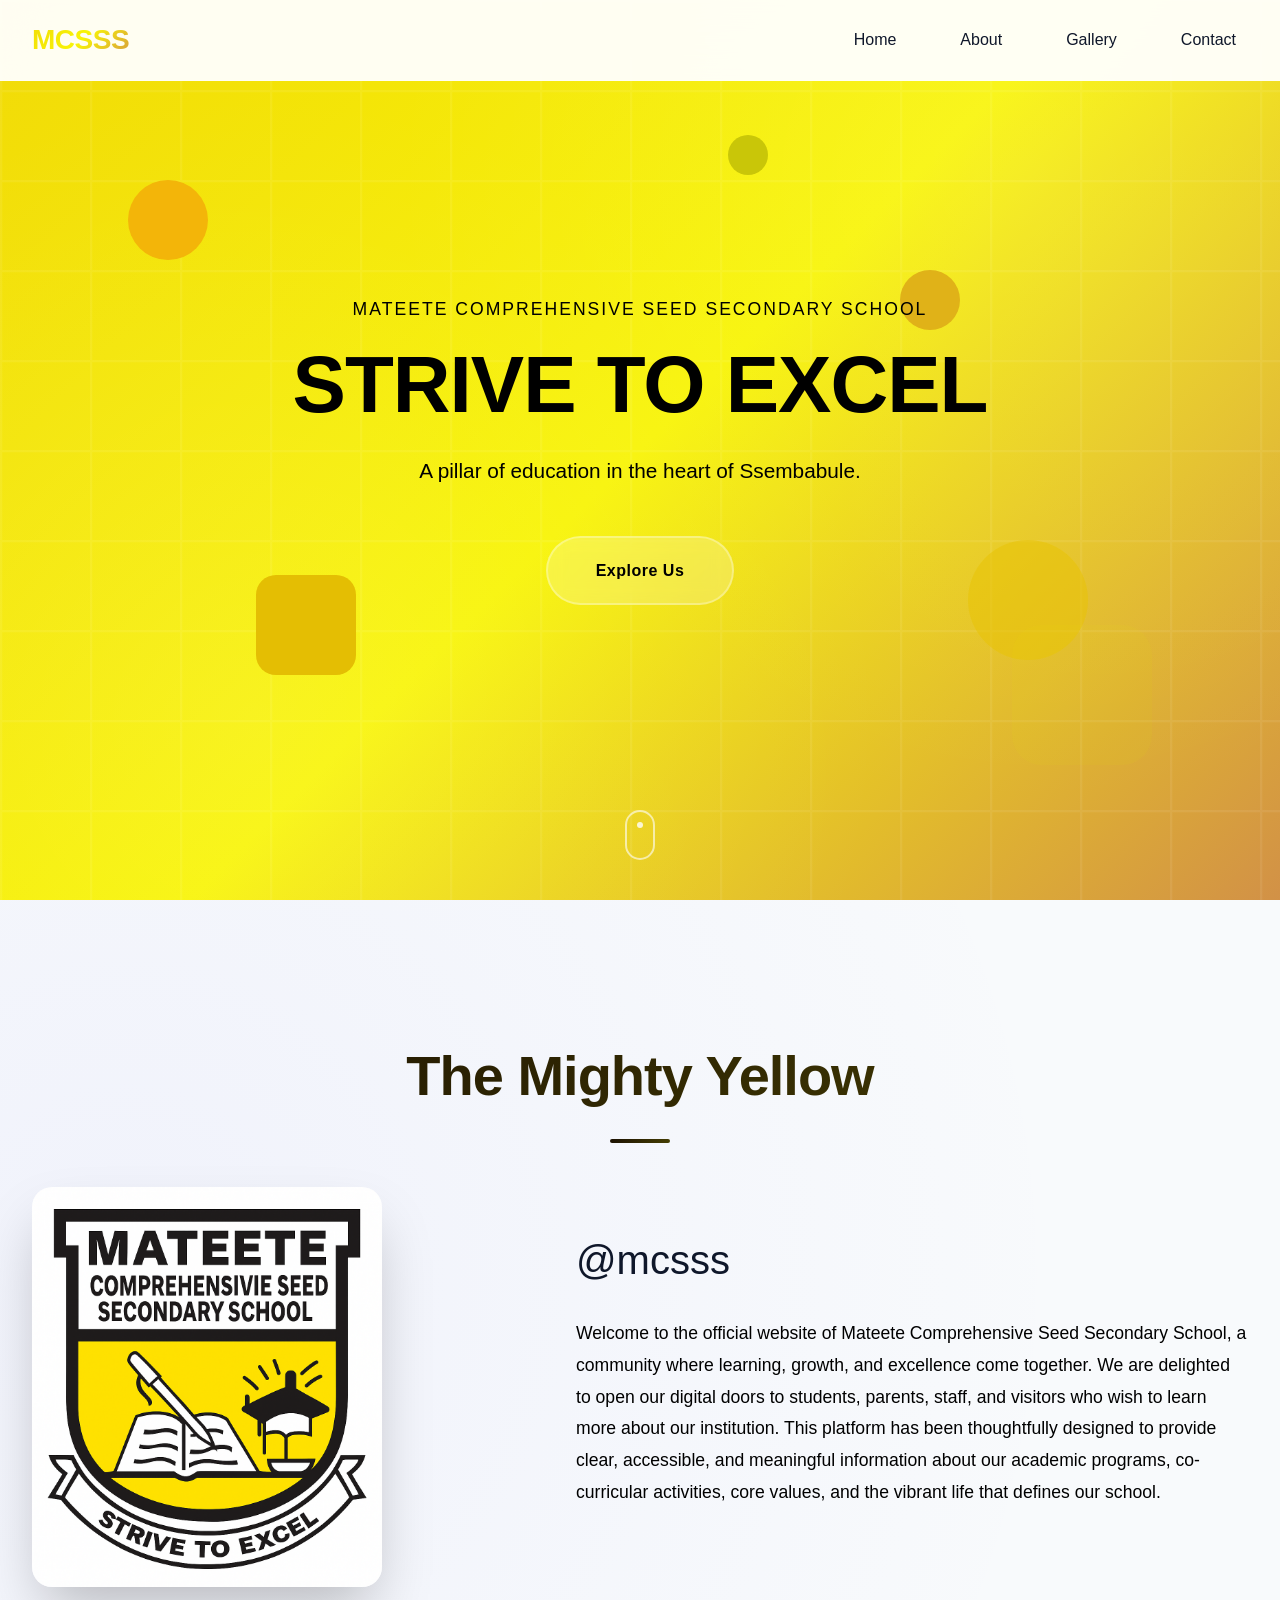
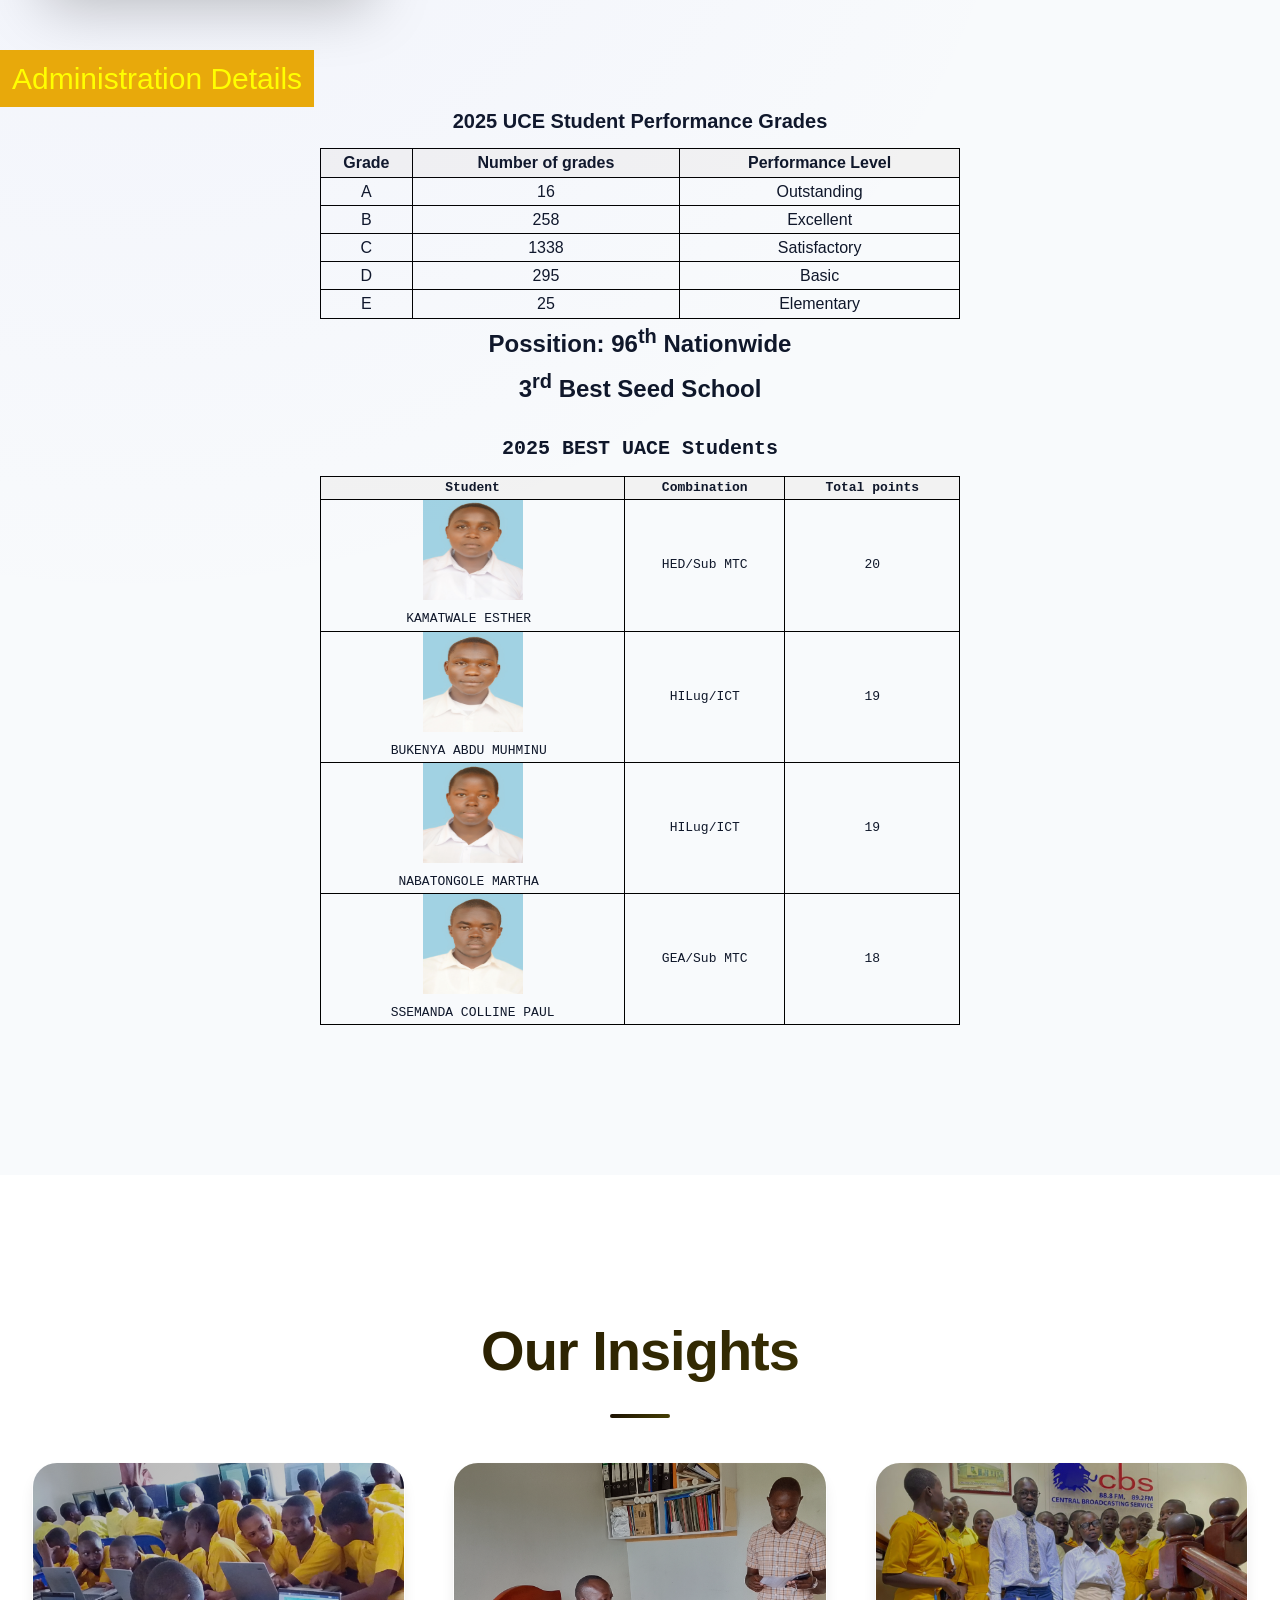
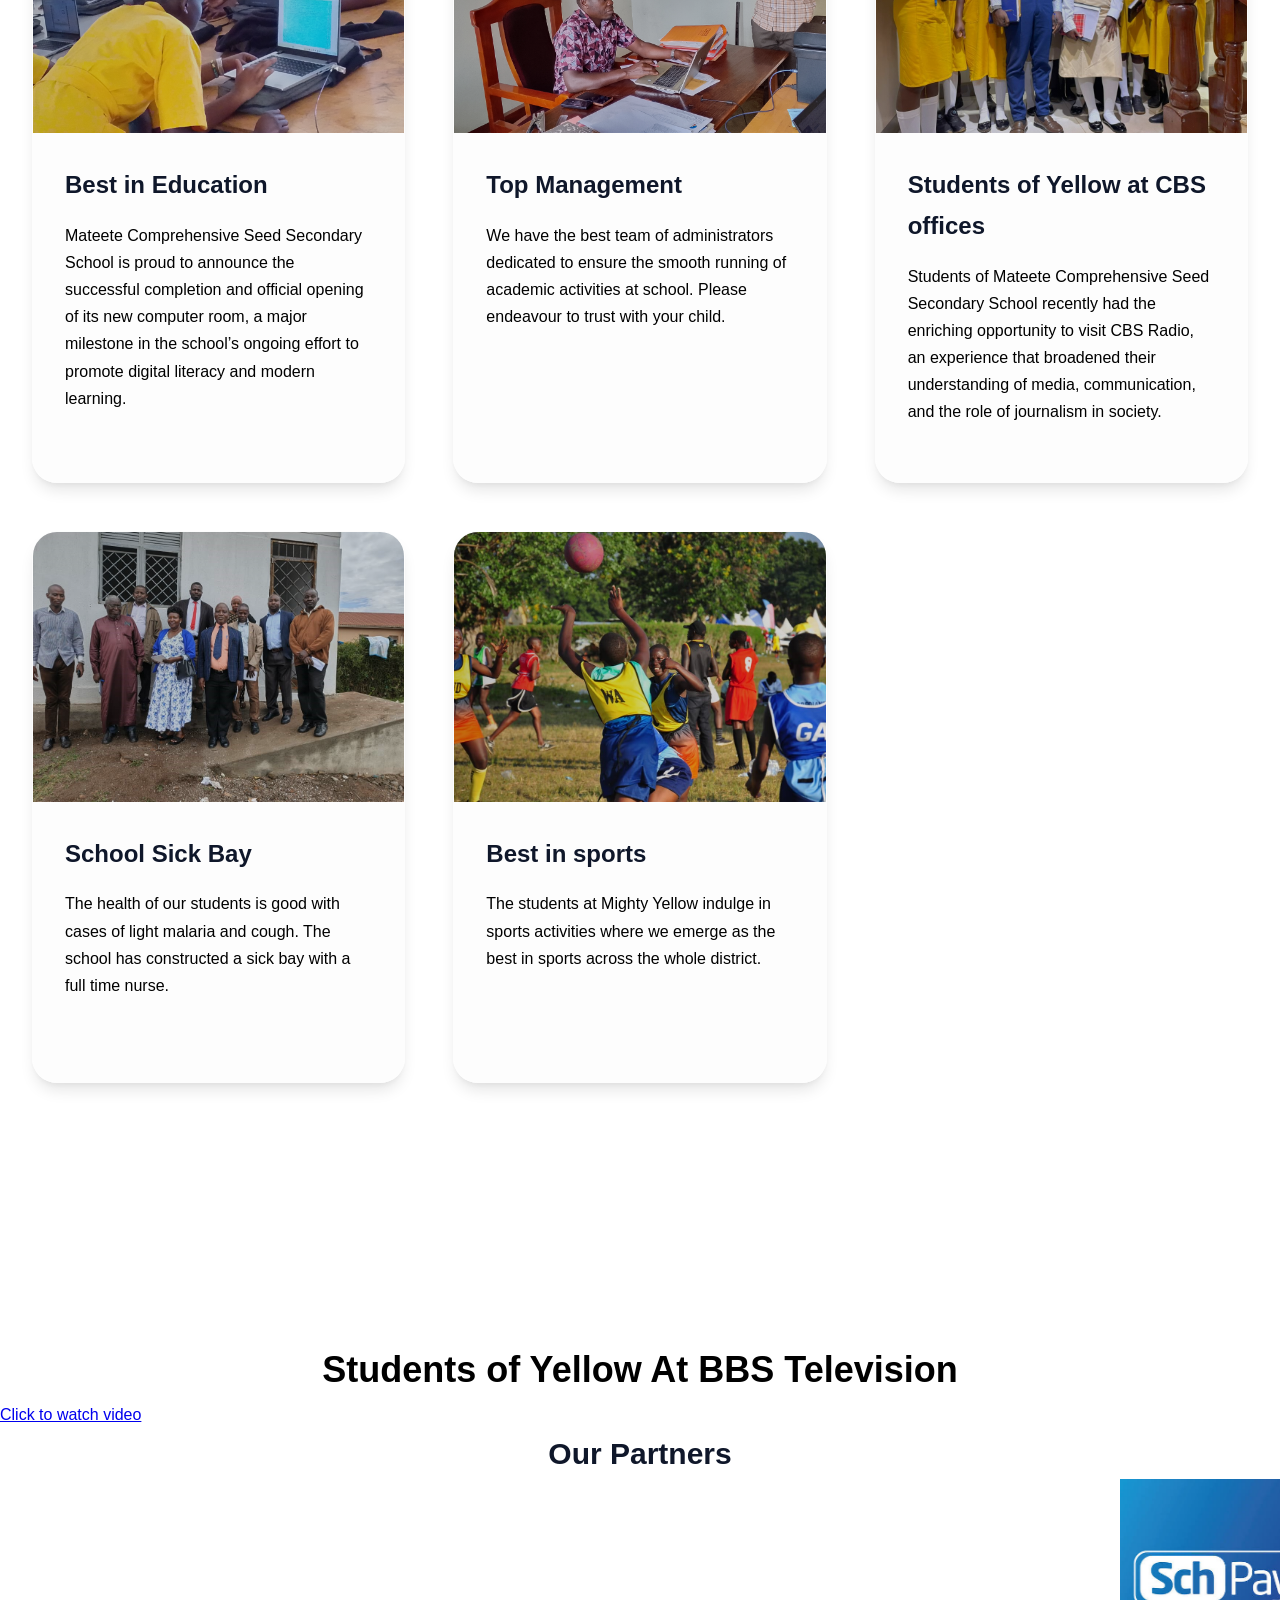
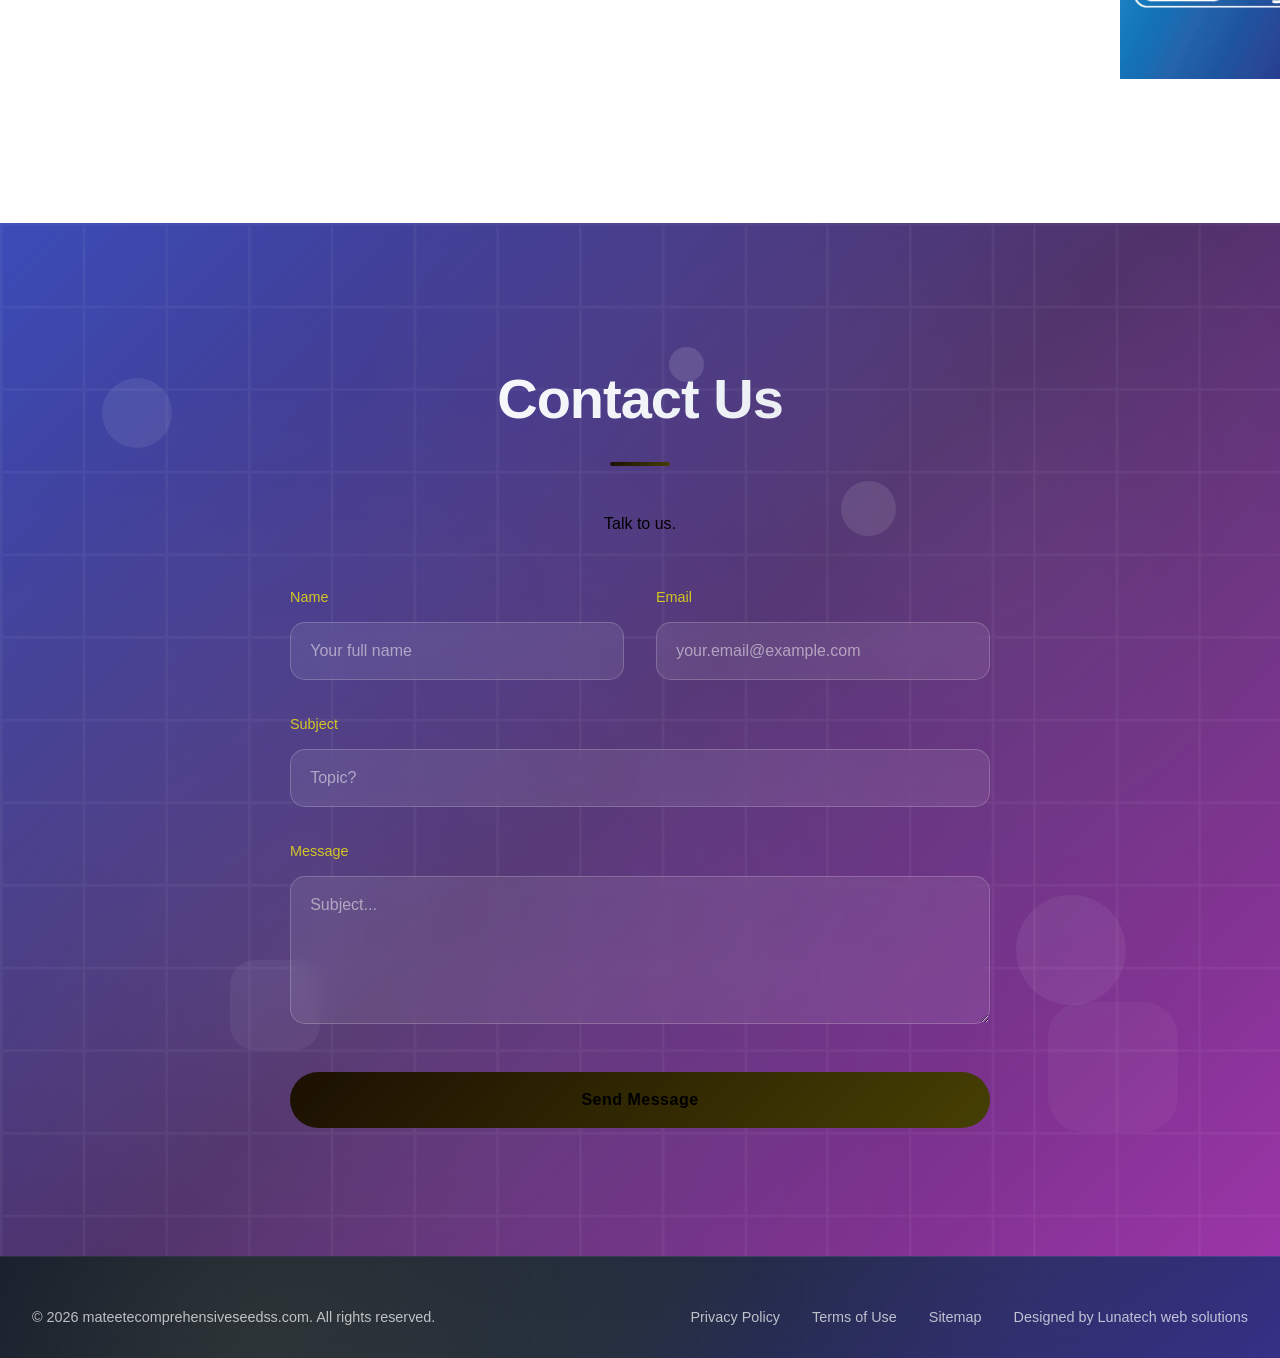
==== index.html @ 2636a30b "Update index.html" ====
<!DOCTYPE html>
<html lang="en">
<head>
    <meta charset="UTF-8">
    <meta name="viewport" content="width=device-width, initial-scale=1.0">
    <title>mateetecomprehensiveseedss.com</title>
    <link href="templatemo-personal-style.css" rel="stylesheet">

<!--

favicon
--><link rel="icon" type="image/x-icon" href="./image.png">
</head>
<style>
    topnav a{
    background-color: #f4f6f9;
    position: absolute;
}
.Admin a.active{
     text-decoration: none;
     background-color: rgb(232, 169, 11);
            color: yellow;
            font-weight: 500;
            font-size: 1rem;
            transition: all 0.3s cubic-bezier(0.4, 0, 0.2, 1);
            position: relative;
            padding: 12px;
}
.Admin a:hover{
    color: rgba(126, 120, 29, 0.573);
            transform: translateY(-4px);
            background-image:linear-gradient(to right, rgb(197, 174, 71), rgb(255, 136, 0));
            border-radius: 10px;
}
 table {
            border-collapse: collapse;
            width: 50%;
            margin: 0px auto;
        }
        th, td {
            border: 1px solid black;
            padding: 0px;
            text-align: center;
        }
        th {
            background-color: #f2f2f2;
        }
        caption {
            font-size: 20px;
            font-weight: bold;
            margin-bottom: 10px;
        }
</style>
<body>
    <!-- Navigation -->
    <nav id="navbar">
        <div class="nav-container">
            <div class="logo">MCSSS</div>
            <ul class="nav-links">
                <li><a class="active" href="index.html">Home</a></li>
                <li><a href="about.html">About</a></li>
                <li><a href="gallery.html">Gallery</a></li>
                <li><a href="contact.html">Contact</a></li>
            </ul>
            <div class="mobile-menu-toggle" id="mobileMenuToggle">
                <div class="hamburger"></div>
                <div class="hamburger"></div>
                <div class="hamburger"></div>
            </div>
        </div>
    </nav>

    <!-- Mobile Menu -->
    <div class="mobile-menu" id="mobileMenu">
        <ul class="mobile-nav-links">
            <li><a href="index.html">Home</a></li>
            <li><a href="about.html">About</a></li>
            <li><a href="gallery.html">Gallery</a></li>
            <li><a href="contact.html">Contact</a></li>
        </ul>
    </div>

    <!-- Hero Section -->
    <section id="home" class="hero">
        <div class="floating-shapes">
            <div class="shape shape-1"></div>
            <div class="shape shape-2"></div>
            <div class="shape shape-3"></div>
            <div class="shape shape-4"></div>
            <div class="shape shape-5"></div>
            <div class="shape shape-6"></div>
        </div>
        <div class="hero-content">
            <div class="hero-subtitle" style="color: black;">Mateete Comprehensive Seed Secondary School</div>
            <h1 style="color:black;">STRIVE TO EXCEL</h1>
            <p class="subtitle" style="color: black;">A pillar of education in the heart of Ssembabule.</p>
            <a href="#portfolio" class="cta-button">Explore Us</a>
        </div>
        <div class="scroll-indicator" onclick="document.getElementById('about').scrollIntoView()"></div>
    </section>

    <!-- About Section -->
    <section id="about" class="about">
        <div class="container">
            <h2 class="section-title fade-in">The Mighty Yellow</h2>
            <div class="about-content">
                <div class="about-image slide-in-left"></div>
                <div class="about-text slide-in-right">
                    <h3>@mcsss</h3>
                    <p style="color: black;">Welcome to the official website of Mateete Comprehensive Seed Secondary School, a community where learning, growth, and excellence come together. We are delighted to open our digital doors to students, parents, staff, and visitors who wish to learn more about our institution. This platform has been thoughtfully designed to provide clear, accessible, and meaningful information about our academic programs, co-curricular activities, core values, and the vibrant life that defines our school. </p>
                    
                </div>
            </div>
        </div>
        <pre>


        </pre>
        <div class="Admin">
            <a class="active" href="admin.html" style="font-size: 30px;">Administration Details</a>
        </div>
        <table>
    <caption>2025 UCE Student Performance Grades</caption>
    <tr>
        <th>Grade</th>
        <th>Number of grades</th>
        <th>Performance Level</th>
    </tr>
    <tr>
        <td>A</td>
        <td>16 </td>
        <td>Outstanding</td>
    </tr>
    <tr>
        <td>B</td>
        <td>258</td>
        <td>Excellent</td>
    </tr>
    <tr>
        <td>C</td>
        <td>1338</td>
        <td>Satisfactory</td>
    </tr>
    <tr>
        <td>D</td>
        <td>295</td>
        <td>Basic</td>
    </tr>
    <tr>
        <td>E</td>
        <td>25</td>
        <td>Elementary</td>
    </tr>
</table>
<h2 style="text-align: center;">Possition: 96<sup>th</sup> Nationwide</h2>
<h2 style="text-align: center;">3<sup>rd</sup> Best Seed School</h2>
<pre>
    <table><caption>2025 BEST UACE Students</caption>
    <tr>
        <th>Student</th>  
        <th>Combination</th>
        <th>Total points</th>
    </tr>
    <tr>
        <td><img src="./515 KAMATWALE ESTHER_033357.JPG" width="100px" height="100px"><br>KAMATWALE ESTHER </td>
        <td>HED/Sub MTC</td>
        <td>20</td>
    </tr>
    <tr>
        <td><img src="./521 BUKENYA ABDU MUHMINU_033553.JPG" width="100px" height="100px"><br>BUKENYA ABDU MUHMINU </td>
        <td>HILug/ICT</td>
        <td>19</td>
    </tr>
    <tr>
        <td><img src="./507 NABATONGOLE MARTHA_033837.JPG"width="100px" height="100px"><br>NABATONGOLE MARTHA </td>
        <td>HILug/ICT</td>
        <TD>19</TD>
    </tr>
    <tr>
        <td><img src="510 SSEMANDA COLLINE PAUL_033513.JPG" width="100px" height="100px"><br>SSEMANDA COLLINE PAUL</td>
        <td>GEA/Sub MTC</td>
        <TD>18</TD>
    </tr>
    <tr>
        
</table>
</pre>
    </section>

    <!-- Portfolio Section -->
    <section id="portfolio" class="portfolio">
        <div class="container">
            <h2 class="section-title fade-in">Our Insights</h2>
            <div class="portfolio-grid">
                <div class="portfolio-item">
                    <div class="portfolio-image"></div>
                    <div class="portfolio-content">
                        <h4>Best in Education</h4>
                        <p style="color: black;">Mateete Comprehensive Seed Secondary School is proud to announce the successful completion and official opening of its new computer room, a major milestone in the school’s ongoing effort to promote digital literacy and modern learning.</p>
                        
                    </div>
                </div>
                <div class="portfolio-item">
                    <div class="portfolio-image"></div>
                    <div class="portfolio-content">
                        <h4>Top Management</h4>
                        <p style="color: black;">We have the best team of administrators dedicated to ensure the smooth running of academic activities at school. Please endeavour to trust with your child.</p>
                        
                    </div>
                </div>
                <div class="portfolio-item">
                    <div class="portfolio-image"></div>
                    <div class="portfolio-content">
                        <h4>Students of Yellow at CBS offices</h4>
                        <p style="color: black;">Students of Mateete Comprehensive Seed Secondary School recently had the enriching opportunity to visit CBS Radio, an experience that broadened their understanding of media, communication, and the role of journalism in society.</p>
                        
                    </div>
                </div>
                <div class="portfolio-item">
                    <div class="portfolio-image"></div>
                    <div class="portfolio-content">
                        <h4>School Sick Bay</h4>
                        <p style="color: black;">The health of our students is good with cases of light malaria and cough. The school has constructed a sick bay with a full time nurse.</p>
                        
                    </div>
                </div>
                <div class="portfolio-item">
                    <div class="portfolio-image"></div>
                    <div class="portfolio-content">
                        <h4>Best in sports</h4>
                        <p style="color: black;">The students at Mighty Yellow indulge in sports activities where we emerge as the best in sports across the whole district.</p>
                        
                    </div>
                </div>
                <div class="portfolio-item">
                    <div class="portfolio-image"></div>
                    <div class="portfolio-content">
                        <h4>Standby Generator</h4>
                        <p style="color: black;">Reliable electricity is essential for the smooth running of academic and administrative activities at Mateete Comprehensive Seed Secondary School.
                        The school bought a standby generator.
                        </p>
                        
                    </div>
                </div>
            </div>
        </div>
    </section>
    <section class="partners">
        <h4 style="font-size: 36px; color: black; text-align: center;">Students of Yellow At BBS Television</h4>
        <div class="vid">
            <a href="https://youtu.be/zh6hWuOsxa4" target="_blank">Click to watch video</a>
        </div>
         
        <h4></h4>
      <div class="part1">
        <h4 style="font-size: 30px; text-align: center;">Our Partners</h4>
        <marquee>
      <div class="part2"></div>
      <img src="./schpay (1).jpeg" width="200px" height="200px">
      <img src="./zeraki.png" width="200px" height="200px">
      <img src="./useeppart.jpeg" width="200px" height="200px">
      </marquee>
      </div>
    </section>


    <!-- Contact Section -->
    <section id="contact" class="contact">
        <div class="contact-floating-shapes">
            <div class="contact-shape contact-shape-1"></div>
            <div class="contact-shape contact-shape-2"></div>
            <div class="contact-shape contact-shape-3"></div>
            <div class="contact-shape contact-shape-4"></div>
            <div class="contact-shape contact-shape-5"></div>
            <div class="contact-shape contact-shape-6"></div>
        </div>
        <div class="container">
            <div class="contact-content">
                <h2 class="section-title fade-in">Contact Us</h2>
                <p class="fade-in">Talk to us. </p>
                <form class="contact-form fade-in">
                    <div class="form-row">
                        <div class="form-group">
                            <label for="name">Name</label>
                            <input type="text" id="name" name="name" placeholder="Your full name" required>
                        </div>
                        <div class="form-group">
                            <label for="email">Email</label>
                            <input type="email" id="email" name="email" placeholder="your.email@example.com" required>
                        </div>
                    </div>
                    <div class="form-group">
                        <label for="subject">Subject</label>
                        <input type="text" id="subject" name="subject" placeholder="Topic?" required>
                    </div>
                    <div class="form-group">
                        <label for="message">Message</label>
                        <textarea id="message" name="message" rows="6" placeholder="Subject..." required></textarea>
                    </div>
                    <button type="submit" class="submit-btn">Send Message</button>
                </form>
            </div>
        </div>
    </section>
   
    <!-- Footer -->
    <footer class="footer">
        <div class="container">
            <div class="footer-content">
                <div class="footer-left">
                    <p>&copy; 2026 mateetecomprehensiveseedss.com. All rights reserved.</p>
                </div>
                <div class="footer-right">
                    <a href="#privacy">Privacy Policy</a>
                    <a href="#terms">Terms of Use</a>
                    <a href="#sitemap">Sitemap</a>
                    <a href="https://lunatechwebsolutions.info" target="_blank" rel="noopener nofollow">Designed by Lunatech web solutions</a>
                </div>
            </div>
        </div>
    </footer>

<script src="templatemo-personal-javascripts.js"></script>

</body>
</html>
---- templatemo-personal-style.css ----
* {
            margin: 0;
            padding: 0;
            box-sizing: border-box;
        }

        /* Footer */
        .footer {
            background: linear-gradient(135deg, #0f172a 0%, #1e293b 50%, #312e81 100%);
            color: var(--text-light);
            padding: 3rem 0 2rem;
            border-top: 1px solid rgba(255, 255, 255, 0.1);
            position: relative;
            overflow: hidden;
        }

        .footer::before {
            content: '';
            position: absolute;
            top: 0;
            left: 0;
            right: 0;
            bottom: 0;
            background: url('data:image/svg+xml,<svg xmlns="http://www.w3.org/2000/svg" viewBox="0 0 100 100"><defs><pattern id="footer-grid" width="12" height="12" patternUnits="userSpaceOnUse"><path d="M 12 0 L 0 0 0 12" fill="none" stroke="rgba(255,255,255,0.05)" stroke-width="0.5"/></pattern></defs><rect width="100" height="100" fill="url(%23footer-grid)"/></svg>');
            opacity: 0.4;
        }

        .footer::after {
            content: '';
            position: absolute;
            top: 0;
            left: 0;
            right: 0;
            bottom: 0;
            background: radial-gradient(circle at 20% 80%, rgba(241, 227, 99, 0.1) 0%, transparent 50%),
                        radial-gradient(circle at 80% 20%, rgba(139, 92, 246, 0.08) 0%, transparent 50%);
        }

        .footer-content {
            display: flex;
            justify-content: space-between;
            align-items: center;
            flex-wrap: wrap;
            gap: 1rem;
            position: relative;
            z-index: 2;
        }

        .footer-left p {
            color: rgba(255, 255, 255, 0.7);
            font-size: 0.9rem;
            margin: 0;
        }

        .footer-right {
            display: flex;
            gap: 2rem;
            flex-wrap: wrap;
        }

        .footer-right a {
            color: rgba(255, 255, 255, 0.7);
            text-decoration: none;
            font-size: 0.9rem;
            transition: all 0.3s ease;
            position: relative;
        }

        .footer-right a:hover {
            color: var(--text-light);
            transform: translateY(-1px);
        }

        .footer-right a::after {
            content: '';
            position: absolute;
            width: 0;
            height: 1px;
            bottom: -3px;
            left: 0;
            background: var(--primary-color);
            transition: width 0.3s ease;
        }

        .footer-right a:hover::after {
            width: 100%;
        }

        /* Footer Mobile Responsiveness */
        @media (max-width: 768px) {
            .footer-content {
                flex-direction: column;
                text-align: center;
                gap: 1.5rem;
            }

            .footer-right {
                justify-content: center;
                gap: 1.5rem;
            }

            .footer-right a {
                font-size: 0.85rem;
            }
        }

        @media (max-width: 480px) {
            .footer-right {
                flex-direction: column;
                gap: 1rem;
            }
        }

        :root {
            --primary-color: #000000;
            --secondary-color: #f6da5c;
            --accent-color: #2e0bf5;
            --accent-pink: #ec4899;
            --accent-cyan: #06b6d4;
            --text-primary: #0f172a;
            --text-secondary: #64748b;
            --text-light: #000000;
            --bg-primary: #ffffff;
            --bg-secondary: #f8fafc;
            --bg-dark: #0f172a;
            --bg-card: rgba(253, 253, 253, 0.95);
            --gradient-primary: linear-gradient(135deg, #1b1002 0%, #463f03 100%);
            --gradient-secondary: linear-gradient(135deg, #fbca93 0%, #f5d857 100%);
            --gradient-tertiary: linear-gradient(135deg, #fef24f 0%, #b89e2be3 100%);
            --gradient-elegant: linear-gradient(135deg, #f1da08 0%, #f8f407 50%, #c57213c7 100%);
            --shadow-sm: 0 1px 2px 0 rgba(0, 0, 0, 0.05);
            --shadow-md: 0 4px 6px -1px rgba(0, 0, 0, 0.1), 0 2px 4px -1px rgba(0, 0, 0, 0.06);
            --shadow-lg: 0 10px 15px -3px rgba(0, 0, 0, 0.1), 0 4px 6px -2px rgba(0, 0, 0, 0.05);
            --shadow-xl: 0 20px 25px -5px rgba(0, 0, 0, 0.1), 0 10px 10px -5px rgba(0, 0, 0, 0.04);
            --shadow-2xl: 0 30px 60px -12px rgba(0, 0, 0, 0.25);
            --glass: rgba(255, 255, 255, 0.15);
            --glass-border: rgba(255, 255, 255, 0.2);
        }

        body {
            font-family: 'Segoe UI', 'Roboto', 'Helvetica Neue', 'Arial', sans-serif;
            line-height: 1.7;
            color: var(--text-primary);
            scroll-behavior: smooth;
            overflow-x: hidden;
            background: var(--bg-primary);
        }

        /* Navigation */
        nav {
            position: fixed;
            top: 0;
            width: 100%;
            background: rgba(255, 255, 255, 0.95);
            backdrop-filter: blur(20px);
            z-index: 1000;
            padding: 1rem 0;
            transition: all 0.4s cubic-bezier(0.4, 0, 0.2, 1);
            border-bottom: 1px solid rgba(255, 255, 255, 0.1);
        }

        nav.scrolled {
            background: rgba(255, 255, 255, 0.98);
            box-shadow: var(--shadow-lg);
            padding: 0.75rem 0;
        }

        .nav-container {
            max-width: 1400px;
            margin: 0 auto;
            padding: 0 2rem;
            display: flex;
            justify-content: space-between;
            align-items: center;
        }

        .logo {
            font-family: 'Segoe UI', 'Roboto', 'Helvetica Neue', 'Arial', sans-serif;
            font-size: 1.75rem;
            font-weight: 700;
            background: var(--gradient-elegant);
            -webkit-background-clip: text;
            background-clip: text;
            -webkit-text-fill-color: transparent;
            letter-spacing: -0.5px;
        }

        .nav-links {
            display: flex;
            list-style: none;
            gap: 2.5rem;
            align-items: center;
        }

        .nav-links a {
            text-decoration: none;
            color: var(--text-primary);
            font-weight: 500;
            font-size: 1rem;
            transition: all 0.3s cubic-bezier(0.4, 0, 0.2, 1);
            position: relative;
            padding: 12px;
        }

        .nav-links a:hover {
            color: var(--primary-color);
            transform: translateY(-4px);
            background-image:linear-gradient(to right, rgb(197, 174, 71), rgb(255, 136, 0));
            border-radius: 10px;
        }

        .nav-links a::after {
            content: '';
            position: absolute;
            width: 0;
            height: 2px;
            bottom: 0;
            left: 50%;
            background: var(--gradient-primary);
            transition: all 0.6s cubic-bezier(0.4, 0, 0.2, 1);
            transform: translateX(-50%);
            border-radius: 1px;
        }

        .nav-links a:hover::after {
            width: 100%;
        }

        /* Mobile Menu */
        .mobile-menu-toggle {
            display: none;
            flex-direction: column;
            cursor: pointer;
            padding: 0.5rem;
            z-index: 1001;
        }

        .hamburger {
            width: 25px;
            height: 3px;
            background: var(--text-primary);
            margin: 3px 0;
            transition: all 0.3s ease;
            border-radius: 1px;
        }

        .mobile-menu-toggle.active .hamburger:nth-child(1) {
            transform: rotate(-45deg) translate(-5px, 6px);
        }

        .mobile-menu-toggle.active .hamburger:nth-child(2) {
            opacity: 0;
        }

        .mobile-menu-toggle.active .hamburger:nth-child(3) {
            transform: rotate(45deg) translate(-5px, -6px);
        }

        .mobile-menu {
            position: fixed;
            top: 0;
            right: -100%;
            width: 100%;
            height: 100vh;
            background: rgba(15, 23, 42, 0.98);
            backdrop-filter: blur(20px);
            display: flex;
            flex-direction: column;
            justify-content: center;
            align-items: center;
            transition: right 0.4s cubic-bezier(0.4, 0, 0.2, 1);
            z-index: 999;
        }

        .mobile-menu.active {
            right: 0;
        }

        .mobile-nav-links {
            list-style: none;
            text-align: center;
        }

        .mobile-nav-links li {
            margin: 2rem 0;
            opacity: 0;
            transform: translateY(30px);
            transition: all 0.4s cubic-bezier(0.4, 0, 0.2, 1);
        }

        .mobile-menu.active .mobile-nav-links li {
            opacity: 1;
            transform: translateY(0);
        }

        .mobile-menu.active .mobile-nav-links li:nth-child(1) { transition-delay: 0.1s; }
        .mobile-menu.active .mobile-nav-links li:nth-child(2) { transition-delay: 0.2s; }
        .mobile-menu.active .mobile-nav-links li:nth-child(3) { transition-delay: 0.3s; }
        .mobile-menu.active .mobile-nav-links li:nth-child(4) { transition-delay: 0.4s; }

        .mobile-nav-links a {
            font-family: 'Segoe UI', 'Roboto', 'Helvetica Neue', 'Arial', sans-serif;
            font-size: 2.5rem;
            font-weight: 500;
            color: var(--text-light);
            text-decoration: none;
            transition: all 0.3s ease;
            background: var(--gradient-elegant);
            -webkit-background-clip: text;
            background-clip: text;
            -webkit-text-fill-color: transparent;
        }

        .mobile-nav-links a:hover {
            transform: scale(1.05);
        }

        /* Hero Section */
        .hero {
            height: 100vh;
            display: flex;
            align-items: center;
            justify-content: center;
            background: var(--gradient-elegant);
            position: relative;
            overflow: hidden;
        }

        .hero::before {
            content: '';
            position: absolute;
            top: 0;
            left: 0;
            right: 0;
            bottom: 0;
            background: url('data:image/svg+xml,<svg xmlns="http://www.w3.org/2000/svg" viewBox="0 0 100 100"><defs><pattern id="grid" width="10" height="10" patternUnits="userSpaceOnUse"><path d="M 10 0 L 0 0 0 10" fill="none" stroke="rgba(255,255,255,0.1)" stroke-width="0.5"/></pattern></defs><rect width="100" height="100" fill="url(%23grid)"/></svg>');
            animation: float 25s ease-in-out infinite;
            opacity: 0.7;
        }

        .hero::after {
            content: '';
            position: absolute;
            top: 0;
            left: 0;
            right: 0;
            bottom: 0;
            background: radial-gradient(circle at 20% 80%, rgba(255, 255, 255, 0.1) 0%, transparent 50%),
                        radial-gradient(circle at 80% 20%, rgba(255, 255, 255, 0.1) 0%, transparent 50%);
            animation: pulse 4s ease-in-out infinite alternate;
        }

        /* Floating Shapes */
        .floating-shapes {
            position: absolute;
            top: 0;
            left: 0;
            width: 100%;
            height: 100%;
            pointer-events: none;
            z-index: 1;
        }

        .shape {
            position: absolute;
            background: rgb(243, 181, 9);
            border-radius: 50%;
        }

        .shape-1 {
            width: 80px;
            height: 80px;
            top: 20%;
            left: 10%;
            animation: floatShape1 20s ease-in-out infinite;
        }

        .shape-2 {
            width: 120px;
            height: 120px;
            top: 60%;
            right: 15%;
            background: rgba(233, 195, 5, 0.537);
            animation: floatShape2 25s ease-in-out infinite reverse;
        }

        .shape-3 {
            width: 60px;
            height: 60px;
            top: 30%;
            right: 25%;
            background: rgb(224, 178, 24);
            animation: floatShape3 18s ease-in-out infinite;
        }

        .shape-4 {
            width: 100px;
            height: 100px;
            bottom: 25%;
            left: 20%;
            background: rgb(228, 190, 3);
            border-radius: 20px;
            animation: floatShape4 22s ease-in-out infinite;
        }

        .shape-5 {
            width: 40px;
            height: 40px;
            top: 15%;
            right: 40%;
            background: rgb(201, 198, 8);
            animation: floatShape5 16s ease-in-out infinite reverse;
        }

        .shape-6 {
            width: 140px;
            height: 140px;
            bottom: 15%;
            right: 10%;
            background: rgba(220, 220, 6, 0.068);
            border-radius: 30px;
            animation: floatShape6 28s ease-in-out infinite;
        }

        @keyframes floatShape1 {
            0%, 100% { transform: translateY(0px) translateX(0px) rotate(0deg); }
            25% { transform: translateY(-30px) translateX(20px) rotate(90deg); }
            50% { transform: translateY(-15px) translateX(-10px) rotate(180deg); }
            75% { transform: translateY(-40px) translateX(15px) rotate(270deg); }
        }

        @keyframes floatShape2 {
            0%, 100% { transform: translateY(0px) translateX(0px) scale(1); }
            33% { transform: translateY(25px) translateX(-20px) scale(1.1); }
            66% { transform: translateY(-20px) translateX(25px) scale(0.9); }
        }

        @keyframes floatShape3 {
            0%, 100% { transform: translateY(0px) translateX(0px) rotate(0deg); }
            50% { transform: translateY(-25px) translateX(-30px) rotate(180deg); }
        }

        @keyframes floatShape4 {
            0%, 100% { transform: translateY(0px) translateX(0px) rotate(0deg); }
            25% { transform: translateY(20px) translateX(-15px) rotate(45deg); }
            50% { transform: translateY(-10px) translateX(30px) rotate(90deg); }
            75% { transform: translateY(15px) translateX(-20px) rotate(135deg); }
        }

        @keyframes floatShape5 {
            0%, 100% { transform: translateY(0px) translateX(0px) scale(1); }
            50% { transform: translateY(-35px) translateX(20px) scale(1.2); }
        }

        @keyframes floatShape6 {
            0%, 100% { transform: translateY(0px) translateX(0px) rotate(0deg); }
            33% { transform: translateY(-15px) translateX(10px) rotate(60deg); }
            66% { transform: translateY(10px) translateX(-25px) rotate(120deg); }
        }

        @keyframes float {
            0%, 100% { transform: translateY(0px) rotate(0deg); }
            50% { transform: translateY(-20px) rotate(1deg); }
        }

        @keyframes pulse {
            0% { opacity: 0.5; }
            100% { opacity: 0.8; }
        }

        .hero-content {
            text-align: center;
            color: var(--text-light);
            z-index: 2;
            position: relative;
            max-width: 900px;
            padding: 0 2rem;
        }

        .hero-subtitle {
            font-size: 1.1rem;
            font-weight: 500;
            letter-spacing: 2px;
            text-transform: uppercase;
            opacity: 0;
            transform: translateY(30px);
            animation: fadeInUp 1s ease 0.2s forwards;
            margin-bottom: 1rem;
            color: rgba(255, 255, 255, 0.8);
        }

        .hero h1 {
            font-family: 'Segoe UI', 'Roboto', 'Helvetica Neue', 'Arial', sans-serif;
            font-size: 5rem;
            font-weight: 700;
            margin-bottom: 1.5rem;
            opacity: 0;
            transform: translateY(30px);
            animation: fadeInUp 1s ease 0.4s forwards;
            line-height: 1.1;
            letter-spacing: -1px;
        }

        .hero .subtitle {
            font-size: 1.3rem;
            margin-bottom: 3rem;
            opacity: 0;
            transform: translateY(30px);
            animation: fadeInUp 1s ease 0.6s forwards;
            color: rgba(255, 255, 255, 0.9);
            font-weight: 400;
            max-width: 600px;
            margin-left: auto;
            margin-right: auto;
        }

        .cta-button {
            display: inline-block;
            padding: 1.2rem 3rem;
            background: rgba(255, 255, 255, 0.2);
            color: var(--text-light);
            text-decoration: none;
            border-radius: 50px;
            font-weight: 600;
            font-size: 1rem;
            transform: translateY(30px);
            opacity: 0;
            animation: fadeInUp 1s ease 0.8s forwards;
            transition: all 0.4s cubic-bezier(0.4, 0, 0.2, 1);
            border: 2px solid rgba(255, 255, 255, 0.3);
            backdrop-filter: blur(10px);
            letter-spacing: 0.5px;
        }

        .cta-button:hover {
            transform: translateY(-3px);
            background: rgba(255, 255, 255, 0.25);
            box-shadow: 0 20px 40px rgba(0, 0, 0, 0.2);
            border-color: rgba(255, 255, 255, 0.4);
        }

        @keyframes fadeInUp {
            to {
                opacity: 1;
                transform: translateY(0);
            }
        }

        /* Scroll Indicator */
        .scroll-indicator {
            position: absolute;
            bottom: 40px;
            left: 50%;
            transform: translateX(-50%);
            width: 30px;
            height: 50px;
            border: 2px solid rgba(255, 255, 255, 0.6);
            border-radius: 25px;
            cursor: pointer;
            transition: all 0.3s ease;
        }

        .scroll-indicator:hover {
            border-color: rgba(255, 255, 255, 0.9);
        }

        .scroll-indicator::before {
            content: '';
            position: absolute;
            top: 10px;
            left: 50%;
            width: 6px;
            height: 6px;
            background: rgba(255, 255, 255, 0.8);
            border-radius: 50%;
            transform: translateX(-50%);
            animation: scroll 2s infinite;
        }

        @keyframes scroll {
            0% { transform: translateX(-50%) translateY(0); opacity: 1; }
            100% { transform: translateX(-50%) translateY(20px); opacity: 0; }
        }

        /* Section Styles */
        section {
            padding: 8rem 0;
        }

        .container {
            max-width: 1400px;
            margin: 0 auto;
            padding: 0 2rem;
        }

        .section-title {
            text-align: center;
            font-family: 'Segoe UI', 'Roboto', 'Helvetica Neue', 'Arial', sans-serif;
            font-size: 3.5rem;
            font-weight: 600;
            margin-bottom: 4rem;
            background: var(--gradient-primary);
            -webkit-background-clip: text;
            background-clip: text;
            -webkit-text-fill-color: transparent;
            letter-spacing: -1px;
            position: relative;
        }

        .section-title::after {
            content: '';
            position: absolute;
            width: 60px;
            height: 4px;
            background: var(--gradient-primary);
            bottom: -20px;
            left: 50%;
            transform: translateX(-50%);
            border-radius: 2px;
        }

        /* About Section */
        .about {
            background: var(--bg-secondary);
            position: relative;
        }

        .about::before {
            content: '';
            position: absolute;
            top: 0;
            left: 0;
            right: 0;
            bottom: 0;
            background: radial-gradient(circle at 10% 20%, rgba(99, 102, 241, 0.05) 0%, transparent 50%);
        }

        .about-content {
            display: grid;
            
            grid-template-columns: 1fr 1.5fr;
            gap: 6rem;
            align-items: center;
            position: relative;
        }

        .about-image {
            width: 350px;
            height: 400px;
            background: url('./WITHOUTBG.png') center/cover;
            border-radius: 20px;
            position: relative;
            overflow: hidden;
            box-shadow: var(--shadow-2xl);
            transform: rotate(-2deg);
            transition: transform 0.4s ease;
        }

        .about-image:hover {
            transform: rotate(0deg) scale(1.02);
        }

        .about-image::before {
            content: '';
            position: absolute;
            top: 0;
            left: 0;
            right: 0;
            bottom: 0;
            
            transition: opacity 0.3s ease;
        }

        .about-image:hover::before {
            opacity: 0.7;
        }

        .about-image::after {

        }

        .about-text h3 {
            font-family: 'Segoe UI', 'Roboto', 'Helvetica Neue', 'Arial', sans-serif;
            font-size: 2.5rem;
            margin-bottom: 2rem;
            color: var(--text-primary);
            font-weight: 500;
            line-height: 1.3;
        }

        .about-text p {
            font-size: 1.1rem;
            color: var(--text-secondary);
            margin-bottom: 2rem;
            line-height: 1.8;
        }

        .skills {
            display: flex;
            gap: 1rem;
            flex-wrap: wrap;
            margin-top: 3rem;
        }

        .skill-tag {
            padding: 0.75rem 1.5rem;
            background: var(--bg-card);
            color: var(--primary-color);
            border-radius: 30px;
            font-size: 0.9rem;
            font-weight: 600;
            border: 1px solid rgba(99, 102, 241, 0.2);
            transition: all 0.3s ease;
            backdrop-filter: blur(10px);
        }

        .skill-tag:hover {
            background: var(--primary-color);
            color: var(--text-light);
            transform: translateY(-2px);
            box-shadow: var(--shadow-lg);
        }

        /* Portfolio Section */
        .portfolio {
            background: var(--bg-primary);
        }

        .portfolio-grid {
            display: grid;
            grid-template-columns: repeat(3, 1fr);
            gap: 3rem;
            margin-top: 2rem;
        }

        .portfolio-item {
            background: var(--bg-card);
            border-radius: 25px;
            overflow: hidden;
            box-shadow: var(--shadow-lg);
            transition: all 0.4s cubic-bezier(0.4, 0, 0.2, 1);
            transform: translateY(20px);
            opacity: 0;
            border: 1px solid rgba(255, 255, 255, 0.2);
            backdrop-filter: blur(10px);
        }

        .portfolio-item.animate {
            transform: translateY(0);
            opacity: 1;
        }

        .portfolio-item:hover {
            transform: translateY(-15px);
            box-shadow: var(--shadow-2xl);
        }

        .portfolio-image {
            width: 100%;
            height: 270px;
            background: var(--gradient-primary);
            position: relative;
            overflow: hidden;
            background-size: cover;
            background-position: center;
        }

        .portfolio-item:nth-child(1) .portfolio-image {
            background-image: url('./bestEDUC.jpg');
        }

        .portfolio-item:nth-child(2) .portfolio-image {
            background-image: url('./bursar.jpg');
        }

        .portfolio-item:nth-child(3) .portfolio-image {
            background-image: url('./cbs-1.jpg');
        }

        .portfolio-item:nth-child(4) .portfolio-image {
            background-image: url('./sick_bay.jpg');
        }

        .portfolio-item:nth-child(5) .portfolio-image {
            background-image: url('./netball.jpg');
        }

        .portfolio-item:nth-child(6) .portfolio-image {
            background-image: url('./standbygenerator.jpg');
        }

        .portfolio-image::before {
            content: '';
            position: absolute;
            top: 0;
            left: 0;
            right: 0;
            bottom: 0;
            background: linear-gradient(135deg, rgba(0, 0, 0, 0.3) 0%, rgba(0, 0, 0, 0.1) 100%);
            transition: all 0.3s ease;
        }

        .portfolio-item:hover .portfolio-image::before {
            background: linear-gradient(135deg, rgba(139, 141, 240, 0.4) 0%, rgba(160, 128, 235, 0.3) 100%);
        }

        .portfolio-content {
            padding: 2rem;
        }

        .portfolio-content h4 {
            font-family: 'Segoe UI', 'Roboto', 'Helvetica Neue', 'Arial', sans-serif;
            font-size: 1.5rem;
            margin-bottom: 1rem;
            color: var(--text-primary);
            font-weight: 600;
        }

        .portfolio-content p {
            color: var(--text-secondary);
            margin-bottom: 1.5rem;
            line-height: 1.7;
        }

        .portfolio-tech {
            display: flex;
            gap: 0.75rem;
            flex-wrap: wrap;
        }

        .tech-tag {
            padding: 0.4rem 1rem;
            background: var(--bg-secondary);
            color: var(--text-secondary);
            border-radius: 20px;
            font-size: 0.85rem;
            font-weight: 500;
            transition: all 0.3s ease;
        }

        .tech-tag:hover {
            background: var(--primary-color);
            color: var(--text-light);
        }

        /* Contact Section */
        .contact {
            background: linear-gradient(135deg, #3b4cb8 0%, #4a2c65 50%, #9c35a8 100%);
            color: var(--text-light);
            position: relative;
            overflow: hidden;
        }

        .contact::before {
            content: '';
            position: absolute;
            top: 0;
            left: 0;
            right: 0;
            bottom: 0;
            background: url('data:image/svg+xml,<svg xmlns="http://www.w3.org/2000/svg" viewBox="0 0 100 100"><defs><pattern id="contact-grid" width="8" height="8" patternUnits="userSpaceOnUse"><path d="M 8 0 L 0 0 0 8" fill="none" stroke="rgba(255,255,255,0.08)" stroke-width="0.5"/></pattern></defs><rect width="100" height="100" fill="url(%23contact-grid)"/></svg>');
            animation: contactFloat 30s ease-in-out infinite;
            opacity: 0.6;
        }

        .contact::after {
            content: '';
            position: absolute;
            top: 0;
            left: 0;
            right: 0;
            bottom: 0;
            background: radial-gradient(circle at 25% 75%, rgba(255, 255, 255, 0.08) 0%, transparent 50%),
                        radial-gradient(circle at 75% 25%, rgba(255, 255, 255, 0.06) 0%, transparent 50%),
                        radial-gradient(circle at 50% 50%, rgba(139, 92, 246, 0.1) 0%, transparent 70%);
            animation: contactPulse 6s ease-in-out infinite alternate;
        }

        /* Contact Floating Shapes */
        .contact-floating-shapes {
            position: absolute;
            top: 0;
            left: 0;
            width: 100%;
            height: 100%;
            pointer-events: none;
            z-index: 1;
        }

        .contact-shape {
            position: absolute;
            background: rgba(255, 255, 255, 0.08);
            border-radius: 50%;
        }

        .contact-shape-1 {
            width: 70px;
            height: 70px;
            top: 15%;
            left: 8%;
            animation: contactFloatShape1 24s ease-in-out infinite;
        }

        .contact-shape-2 {
            width: 110px;
            height: 110px;
            top: 65%;
            right: 12%;
            background: rgba(255, 255, 255, 0.06);
            animation: contactFloatShape2 28s ease-in-out infinite reverse;
        }

        .contact-shape-3 {
            width: 55px;
            height: 55px;
            top: 25%;
            right: 30%;
            background: rgba(255, 255, 255, 0.1);
            animation: contactFloatShape3 20s ease-in-out infinite;
        }

        .contact-shape-4 {
            width: 90px;
            height: 90px;
            bottom: 20%;
            left: 18%;
            background: rgba(255, 255, 255, 0.05);
            border-radius: 25px;
            animation: contactFloatShape4 26s ease-in-out infinite;
        }

        .contact-shape-5 {
            width: 35px;
            height: 35px;
            top: 12%;
            right: 45%;
            background: rgba(255, 255, 255, 0.12);
            animation: contactFloatShape5 18s ease-in-out infinite reverse;
        }

        .contact-shape-6 {
            width: 130px;
            height: 130px;
            bottom: 12%;
            right: 8%;
            background: rgba(255, 255, 255, 0.04);
            border-radius: 35px;
            animation: contactFloatShape6 32s ease-in-out infinite;
        }

        @keyframes contactFloatShape1 {
            0%, 100% { transform: translateY(0px) translateX(0px) rotate(0deg); }
            25% { transform: translateY(-25px) translateX(15px) rotate(90deg); }
            50% { transform: translateY(-10px) translateX(-8px) rotate(180deg); }
            75% { transform: translateY(-35px) translateX(12px) rotate(270deg); }
        }

        @keyframes contactFloatShape2 {
            0%, 100% { transform: translateY(0px) translateX(0px) scale(1); }
            33% { transform: translateY(20px) translateX(-15px) scale(1.05); }
            66% { transform: translateY(-15px) translateX(20px) scale(0.95); }
        }

        @keyframes contactFloatShape3 {
            0%, 100% { transform: translateY(0px) translateX(0px) rotate(0deg); }
            50% { transform: translateY(-20px) translateX(-25px) rotate(180deg); }
        }

        @keyframes contactFloatShape4 {
            0%, 100% { transform: translateY(0px) translateX(0px) rotate(0deg); }
            25% { transform: translateY(15px) translateX(-12px) rotate(30deg); }
            50% { transform: translateY(-8px) translateX(25px) rotate(60deg); }
            75% { transform: translateY(12px) translateX(-18px) rotate(90deg); }
        }

        @keyframes contactFloatShape5 {
            0%, 100% { transform: translateY(0px) translateX(0px) scale(1); }
            50% { transform: translateY(-30px) translateX(15px) scale(1.15); }
        }

        @keyframes contactFloatShape6 {
            0%, 100% { transform: translateY(0px) translateX(0px) rotate(0deg); }
            33% { transform: translateY(-12px) translateX(8px) rotate(45deg); }
            66% { transform: translateY(8px) translateX(-20px) rotate(90deg); }
        }

        @keyframes contactFloat {
            0%, 100% { transform: translateY(0px) rotate(0deg); }
            33% { transform: translateY(-15px) rotate(0.5deg); }
            66% { transform: translateY(-10px) rotate(-0.5deg); }
        }

        @keyframes contactPulse {
            0% { opacity: 0.4; }
            100% { opacity: 0.7; }
        }

        .contact-content {
            text-align: center;
            max-width: 700px;
            margin: 0 auto;
            position: relative;
            z-index: 10;
        }

        .contact .section-title {
            color: var(--text-light);
            background: linear-gradient(135deg, #ffffff 0%, #e2e8f0 100%);
            -webkit-background-clip: text;
            background-clip: text;
            -webkit-text-fill-color: transparent;
        }

        .contact-form {
            display: grid;
            gap: 2rem;
            margin-top: 3rem;
        }

        .form-row {
            display: grid;
            grid-template-columns: 1fr 1fr;
            gap: 2rem;
        }

        .form-group {
            display: grid;
            gap: 0.75rem;
            text-align: left;
        }

        .form-group label {
            font-weight: 500;
            color: rgba(226, 213, 26, 0.9);
            font-size: 0.9rem;
        }

        .form-group input,
        .form-group textarea {
            padding: 1.2rem;
            border: 1px solid rgba(255, 255, 255, 0.2);
            border-radius: 15px;
            background: rgba(255, 255, 255, 0.08);
            color: var(--text-light);
            font-family: 'Segoe UI', 'Roboto', 'Helvetica Neue', 'Arial', sans-serif;
            font-size: 1rem;
            font-weight: 400;
            transition: all 0.3s cubic-bezier(0.4, 0, 0.2, 1);
            backdrop-filter: blur(10px);
            resize: vertical;
        }

        .form-group input:focus,
        .form-group textarea:focus {
            outline: none;
            background: rgba(255, 255, 255, 0.12);
            border-color: var(--primary-color);
            box-shadow: 0 0 0 3px rgba(99, 102, 241, 0.1);
        }

        .form-group input::placeholder,
        .form-group textarea::placeholder {
            color: rgba(255, 255, 255, 0.5);
        }

        .submit-btn {
            padding: 1.2rem 3rem;
            background: var(--gradient-primary);
            color: var(--text-light);
            border: none;
            border-radius: 50px;
            font-size: 1rem;
            font-weight: 600;
            cursor: pointer;
            transition: all 0.4s cubic-bezier(0.4, 0, 0.2, 1);
            margin-top: 1rem;
            letter-spacing: 0.5px;
        }

        .submit-btn:hover {
            transform: translateY(-3px);
            box-shadow: 0 20px 40px rgba(99, 102, 241, 0.3);
        }

        /* Animation Classes */
        .fade-in {
            opacity: 0;
            transform: translateY(40px);
            transition: all 0.8s cubic-bezier(0.4, 0, 0.2, 1);
        }

        .fade-in.animate {
            opacity: 1;
            transform: translateY(0);
        }

        .slide-in-left {
            opacity: 0;
            transform: translateX(-60px);
            transition: all 0.8s cubic-bezier(0.4, 0, 0.2, 1);
        }

        .slide-in-left.animate {
            opacity: 1;
            transform: translateX(0);
        }

        .slide-in-right {
            opacity: 0;
            transform: translateX(60px);
            transition: all 0.8s cubic-bezier(0.4, 0, 0.2, 1);
        }

        .slide-in-right.animate {
            opacity: 1;
            transform: translateX(0);
        }

        /* Mobile Responsiveness */
        @media (max-width: 1024px) {
            .portfolio-grid {
                grid-template-columns: repeat(2, 1fr);
                gap: 2rem;
            }

            .about-content {
                grid-template-columns: 1fr;
                gap: 4rem;
            }

            .hero h1 {
                font-size: 4rem;
            }
        }

        @media (max-width: 768px) {
            .nav-links {
                display: none;
            }

            .mobile-menu-toggle {
                display: flex;
            }

            .hero h1 {
                font-size: 3rem;
            }

            .hero .subtitle {
                font-size: 1.1rem;
            }

            .section-title {
                font-size: 2.5rem;
            }

            .portfolio-grid {
                grid-template-columns: 1fr;
            }

            .container {
                padding: 0 1.5rem;
            }

            section {
                padding: 5rem 0;
            }

            .form-row {
                grid-template-columns: 1fr;
                gap: 1.5rem;
            }

            .about-text h3 {
                font-size: 2rem;
            }

            .skills {
                margin-top: 2rem;
            }
        }

        @media (max-width: 480px) {
            .hero h1 {
                font-size: 2.5rem;
            }

            .section-title {
                font-size: 2rem;
            }

            .nav-container {
                padding: 0 1rem;
            }

            .container {
                padding: 0 1rem;
            }
        }
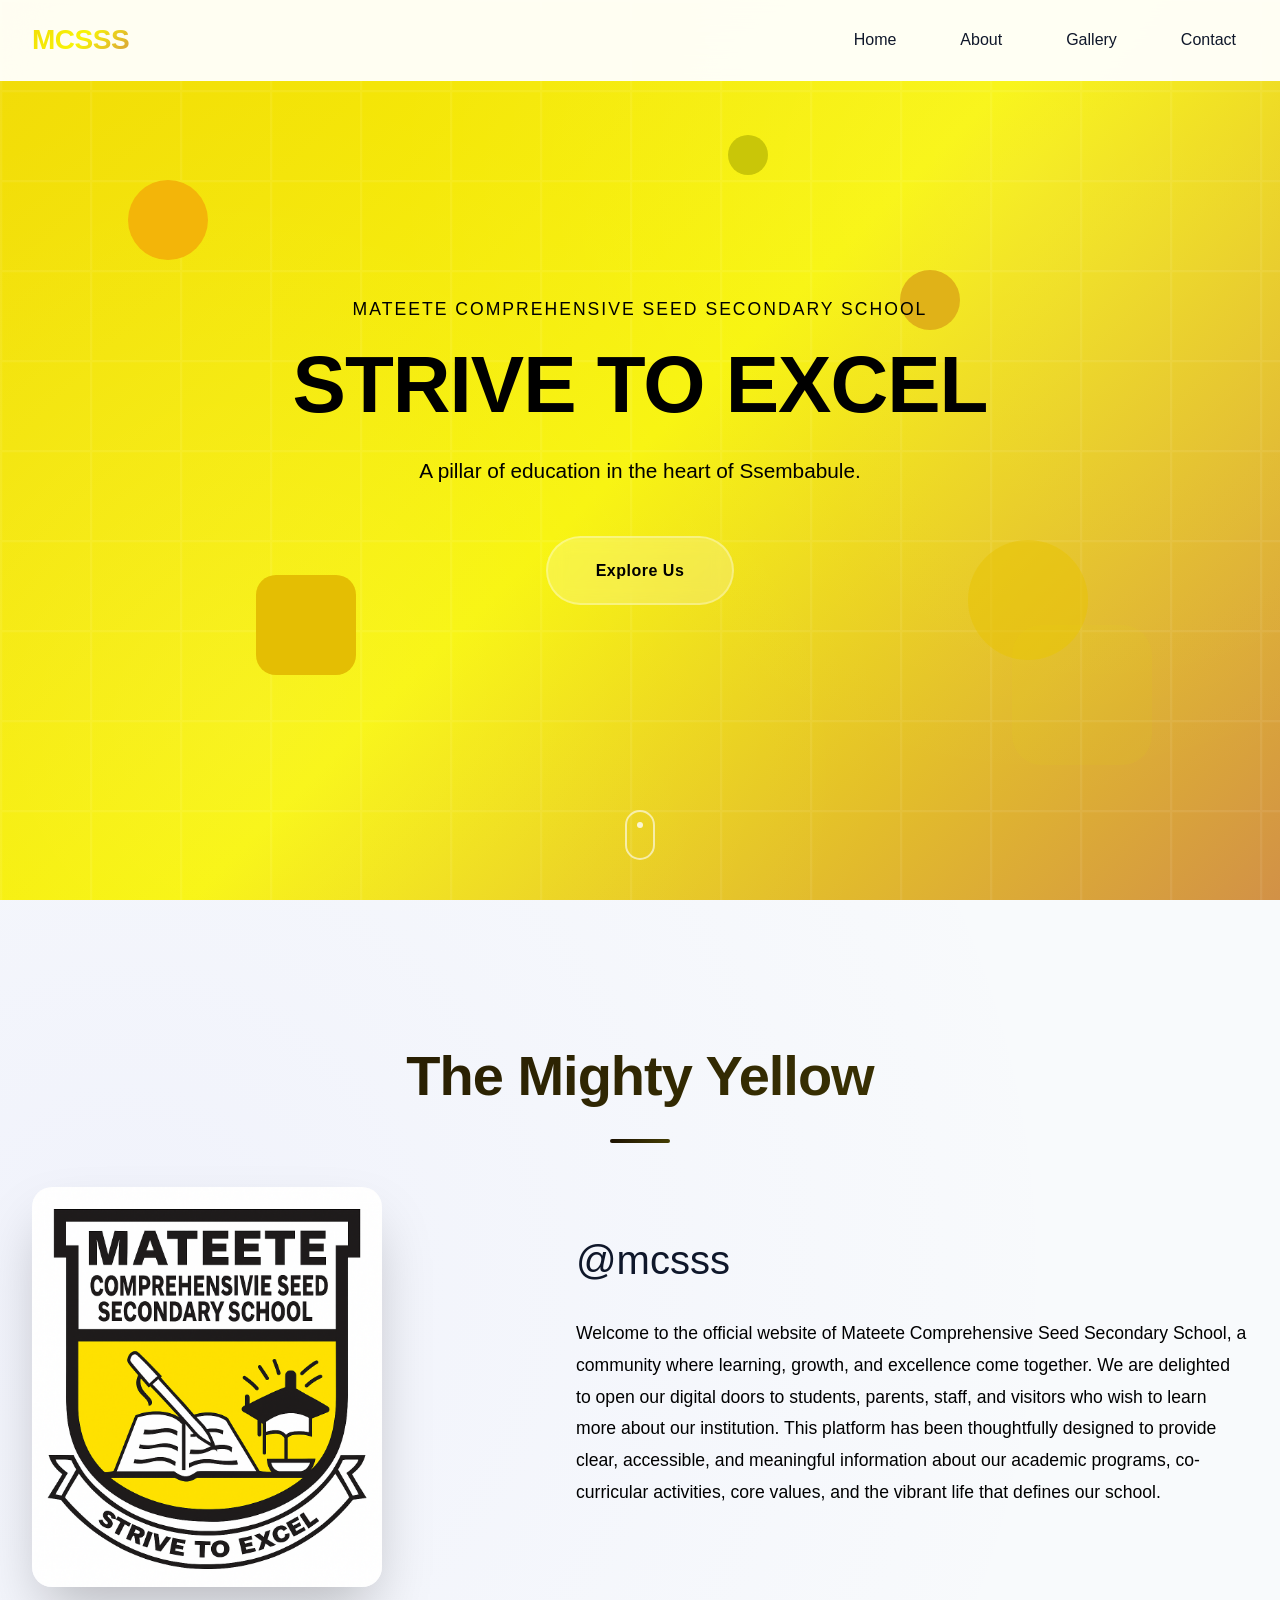
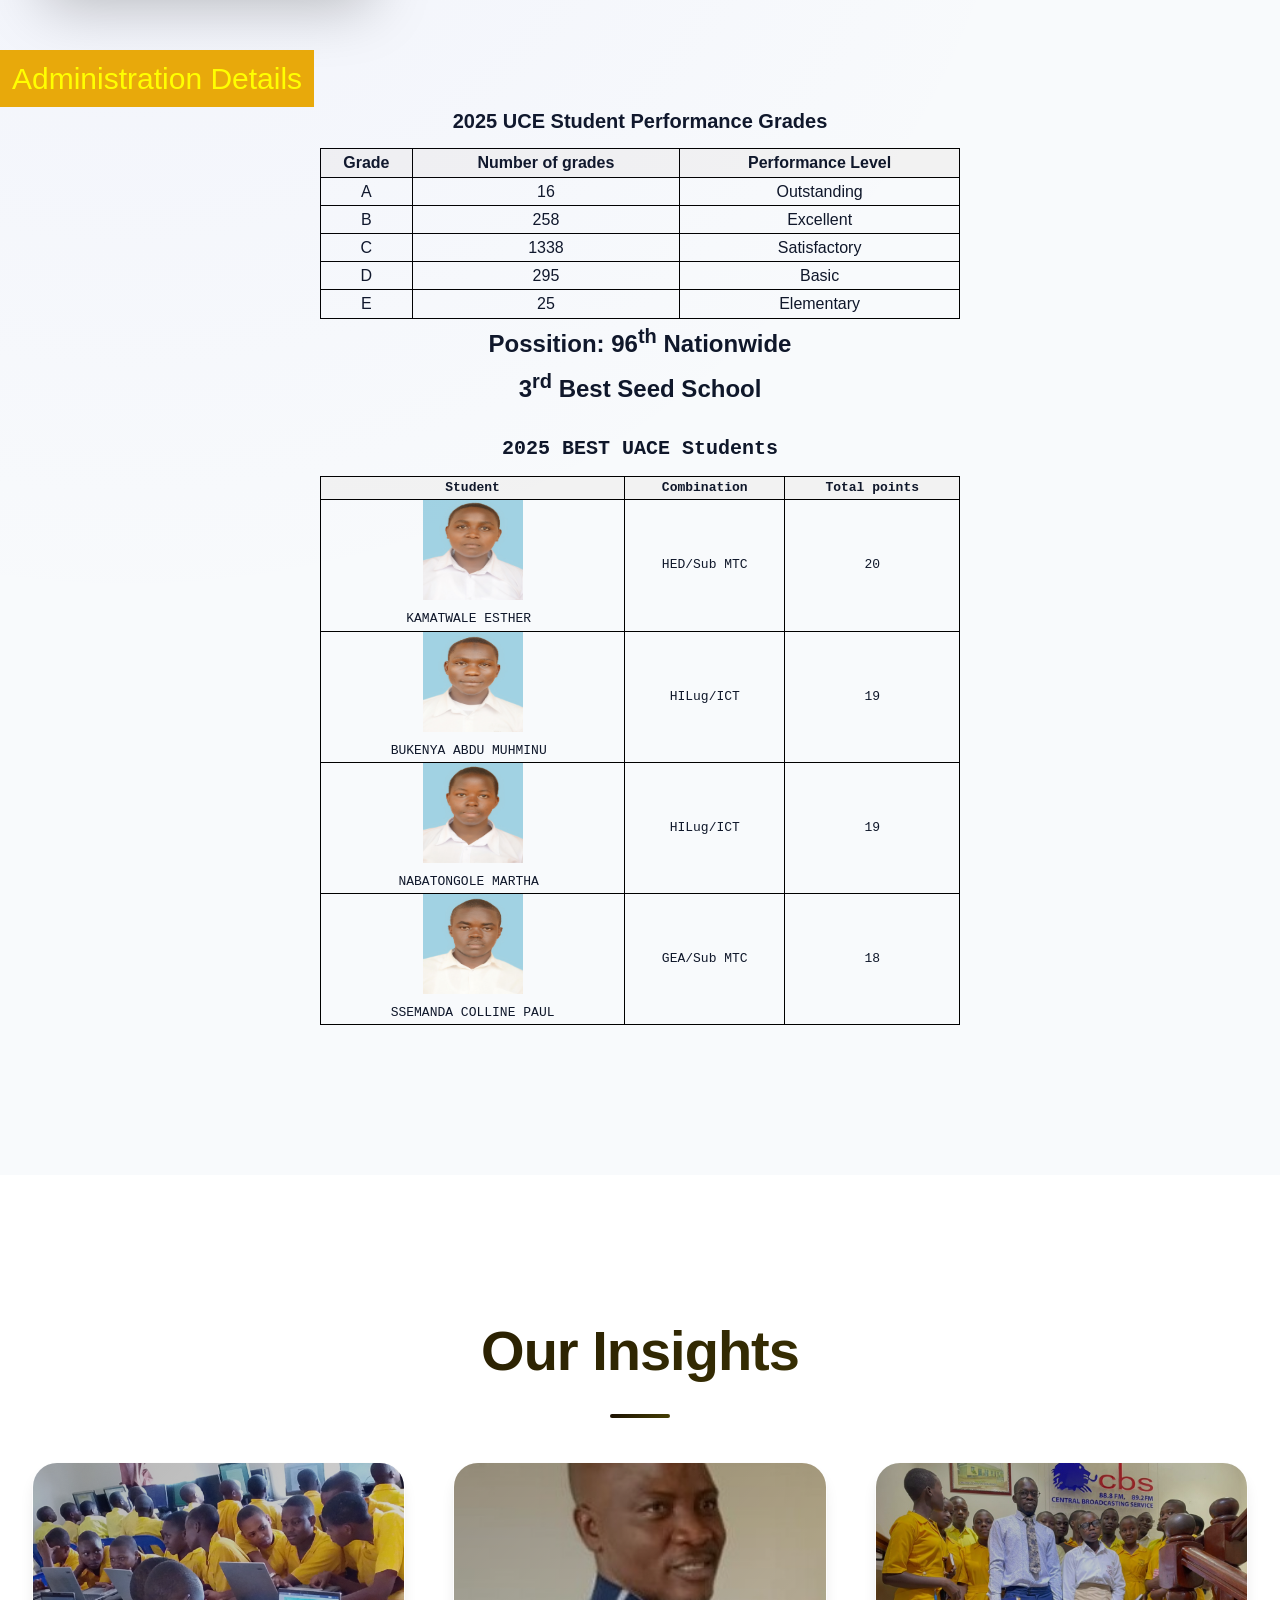
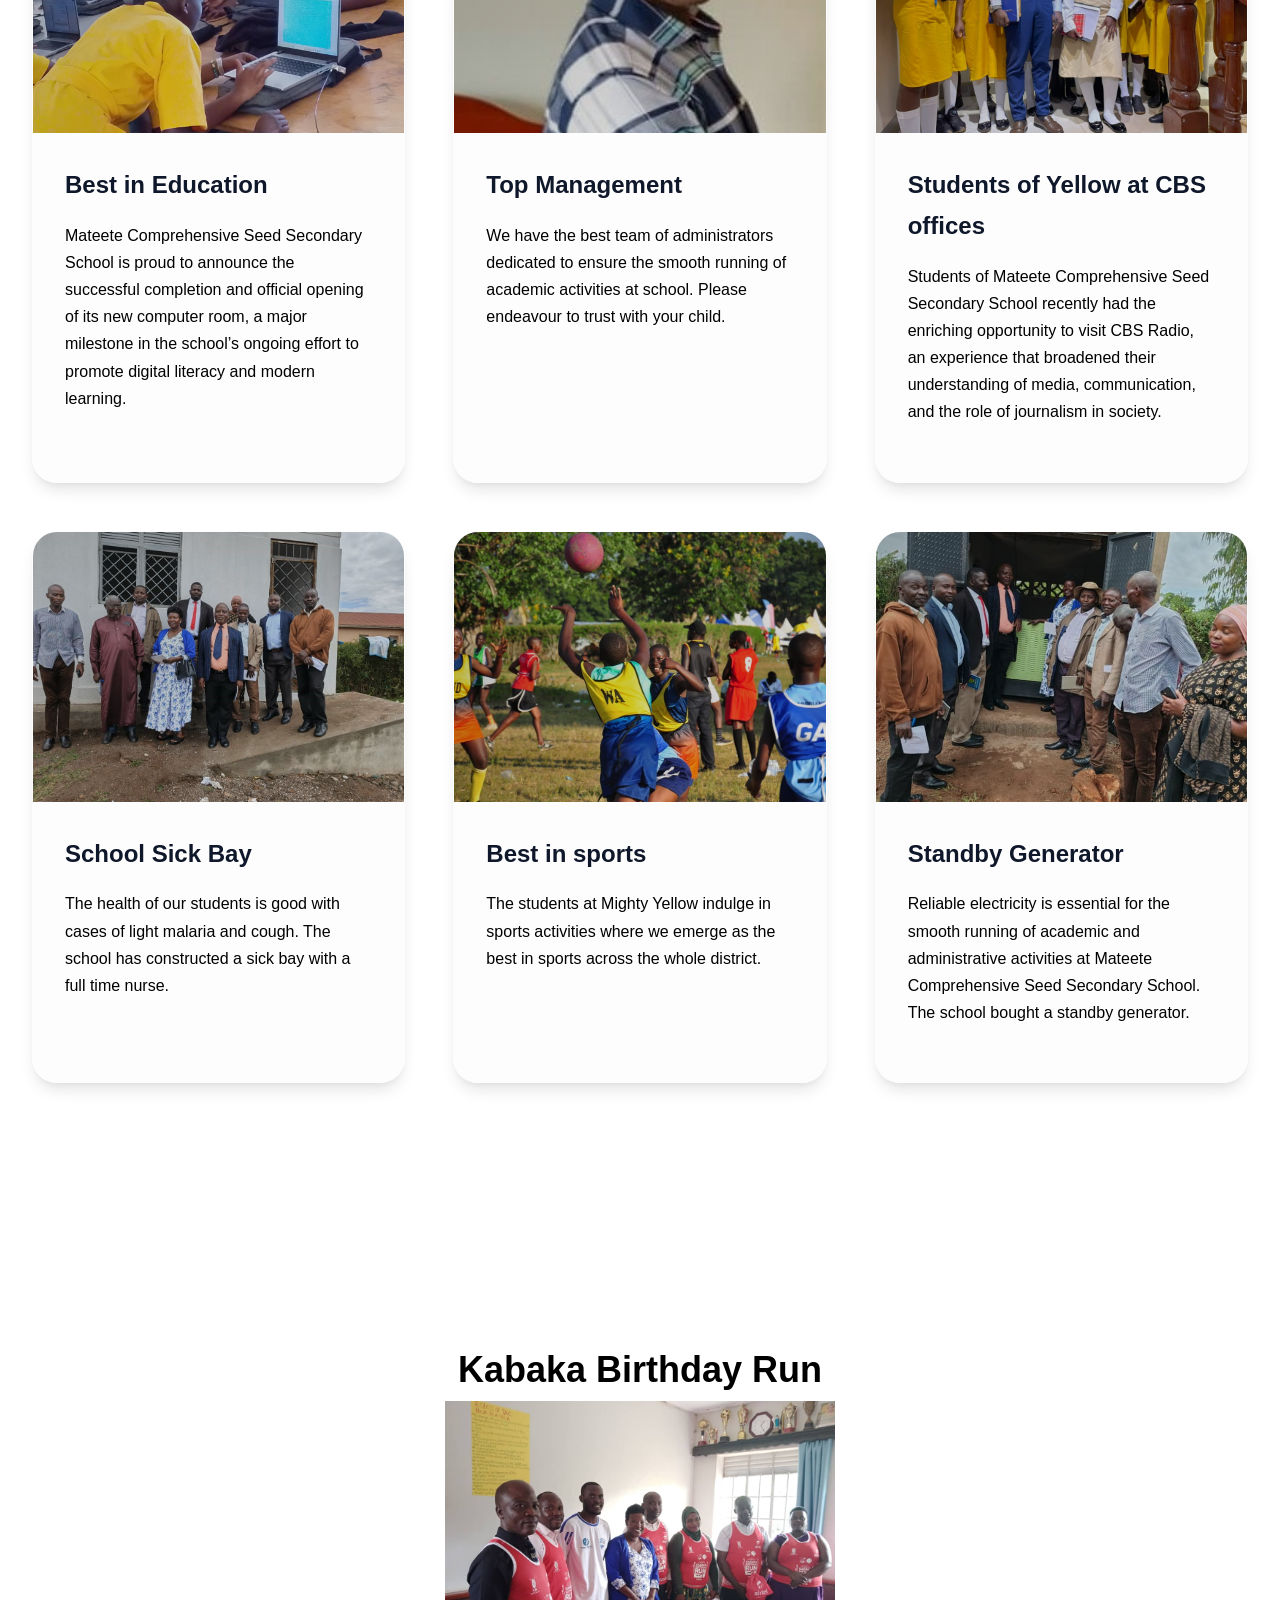
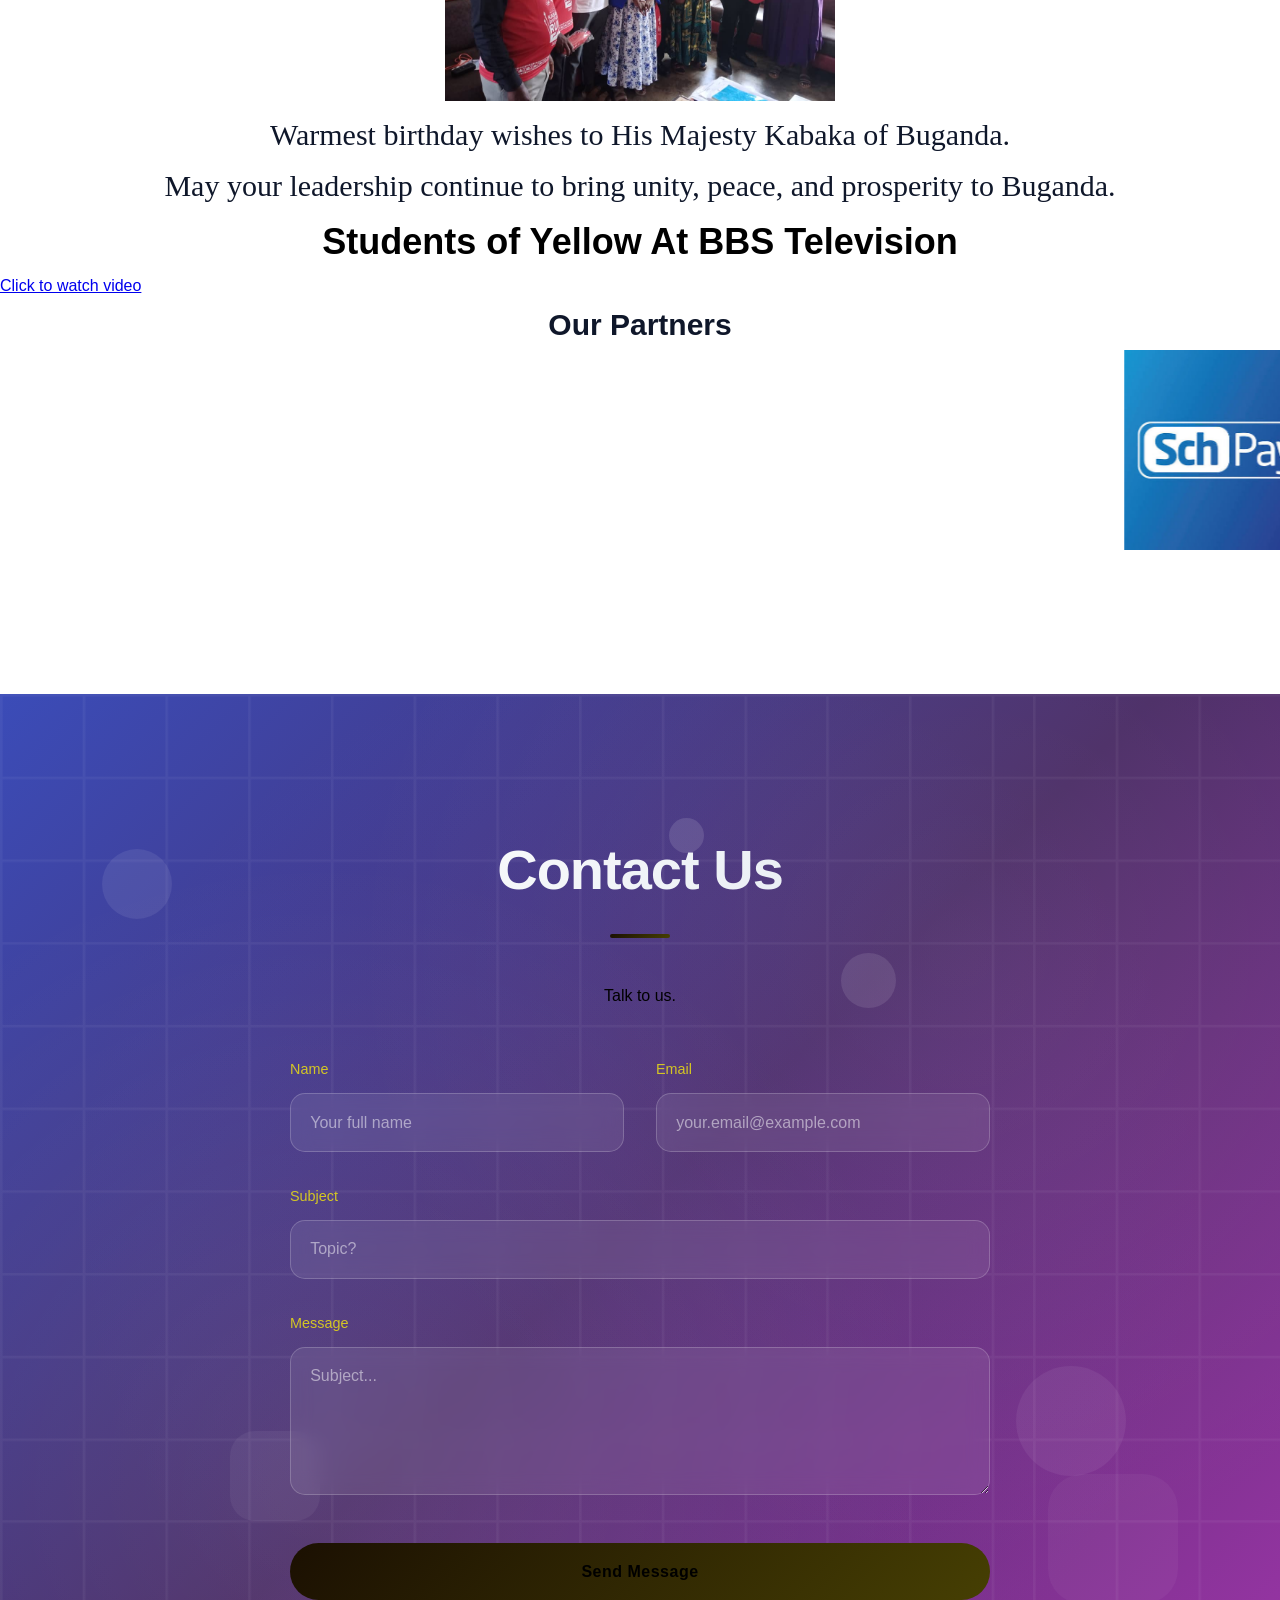
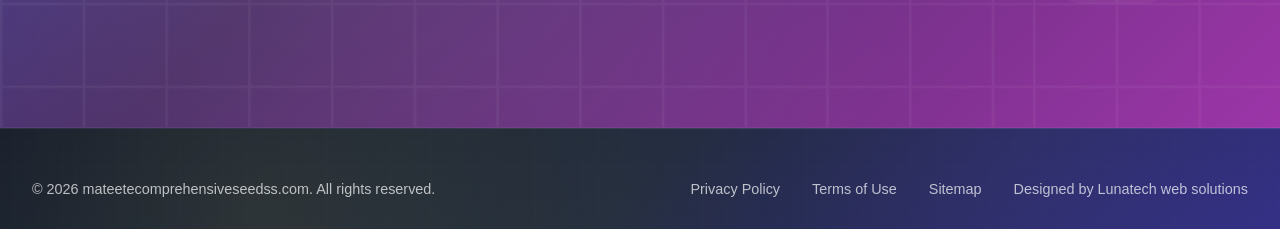
==== commit 0726fc1c: "Add files via upload" ====
--- a/index.html
+++ b/index.html
@@ -50,6 +50,11 @@
             font-weight: bold;
             margin-bottom: 10px;
         }
+        .kabaka{
+            width: 100%;
+            align-items: center;
+            text-align: center;
+        }
 </style>
 <body>
     <!-- Navigation -->
@@ -212,6 +217,7 @@
                     <div class="portfolio-image"></div>
                     <div class="portfolio-content">
                         <h4>Students of Yellow at CBS offices</h4>
+                        
                         <p style="color: black;">Students of Mateete Comprehensive Seed Secondary School recently had the enriching opportunity to visit CBS Radio, an experience that broadened their understanding of media, communication, and the role of journalism in society.</p>
                         
                     </div>
@@ -246,6 +252,12 @@
         </div>
     </section>
     <section class="partners">
+        <h4 style="font-size: 36px; color: black; text-align: center;">Kabaka Birthday Run</h4>
+        <div class="kabaka">
+                <img src="./KabakaBD.jpeg" width="390px" height="300px">
+                <p style="font-family: French Script MT; font-size: 30px;">Warmest birthday wishes to His Majesty Kabaka of Buganda.<br>
+                     May your leadership continue to bring unity, peace, and prosperity to Buganda.</p>
+                        </div>
         <h4 style="font-size: 36px; color: black; text-align: center;">Students of Yellow At BBS Television</h4>
         <div class="vid">
             <a href="https://youtu.be/zh6hWuOsxa4" target="_blank">Click to watch video</a>
--- a/templatemo-personal-style.css
+++ b/templatemo-personal-style.css
@@ -772,7 +772,7 @@
         }
 
         .portfolio-item:nth-child(2) .portfolio-image {
-            background-image: url('./bursar.jpg');
+            background-image: url('./hm2.jpg');
         }
 
         .portfolio-item:nth-child(3) .portfolio-image {
@@ -1198,4 +1198,4 @@
             .container {
                 padding: 0 1rem;
             }
-        }+        }
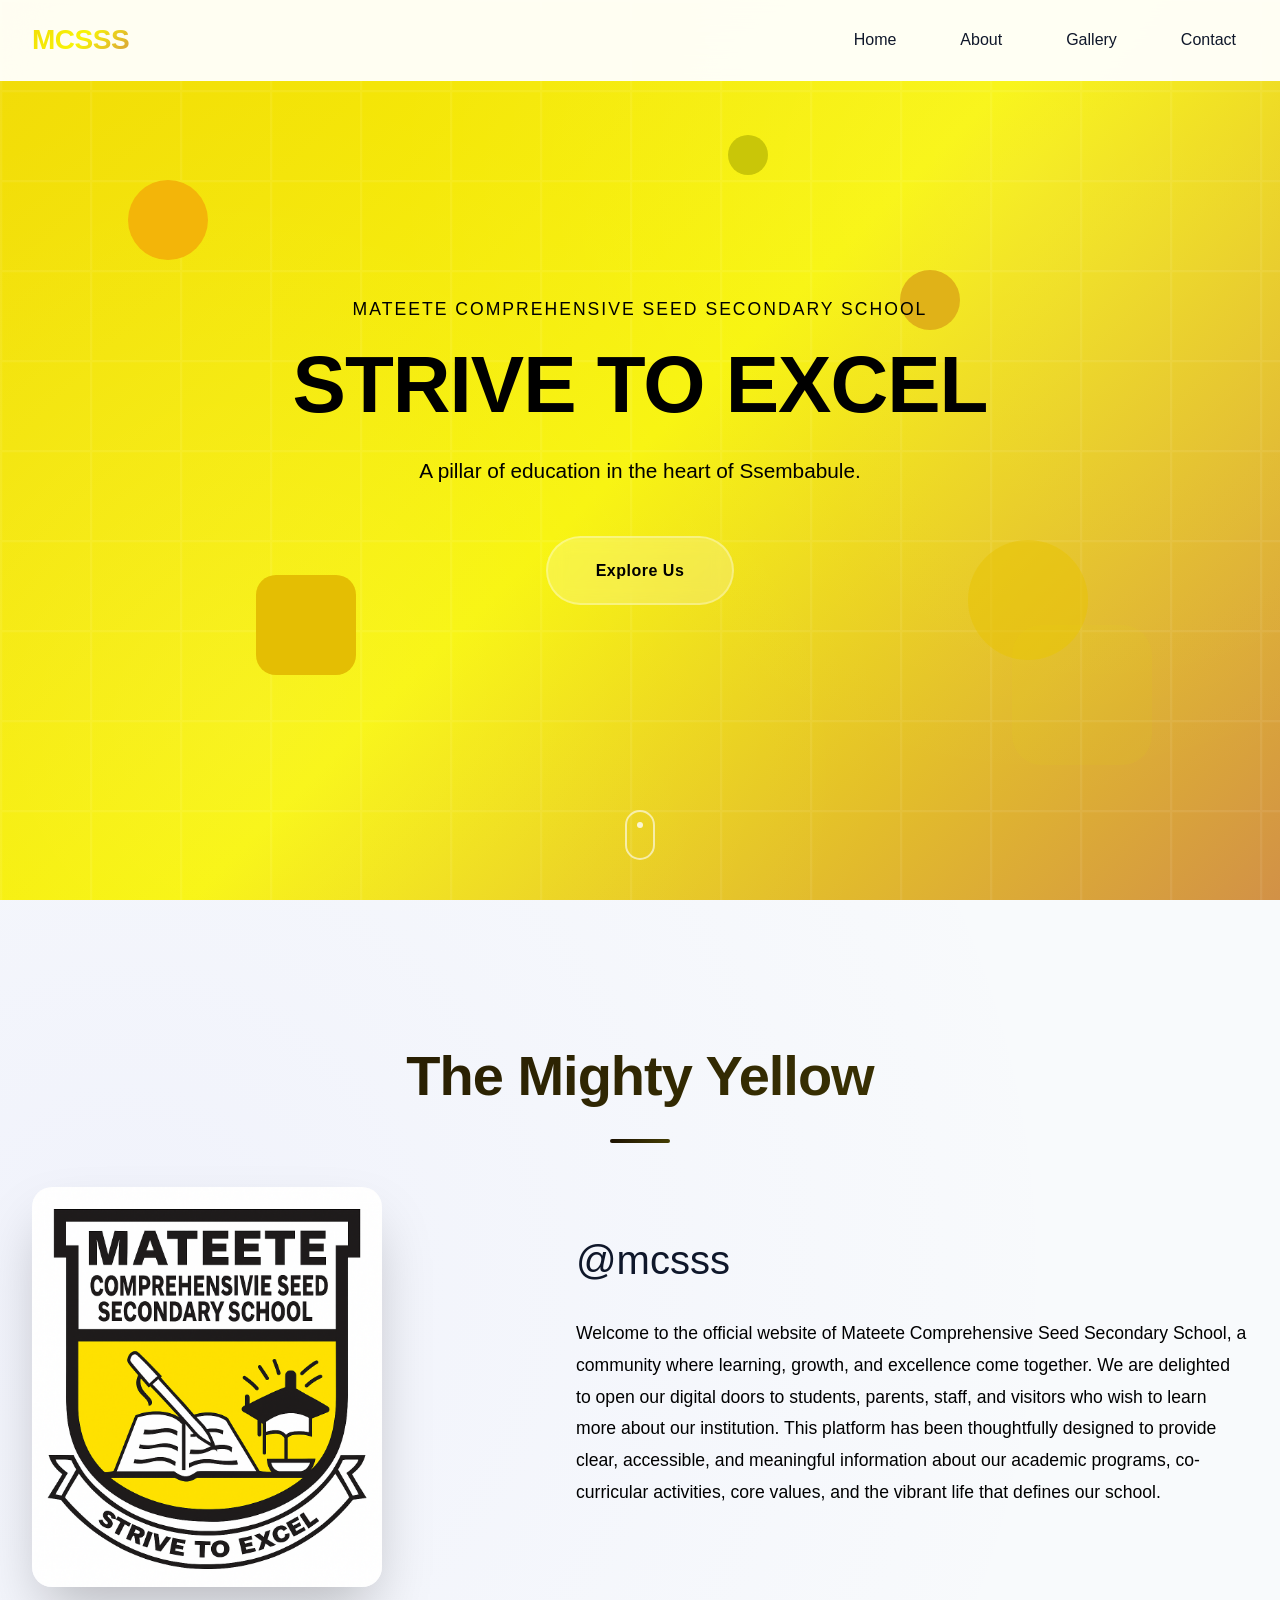
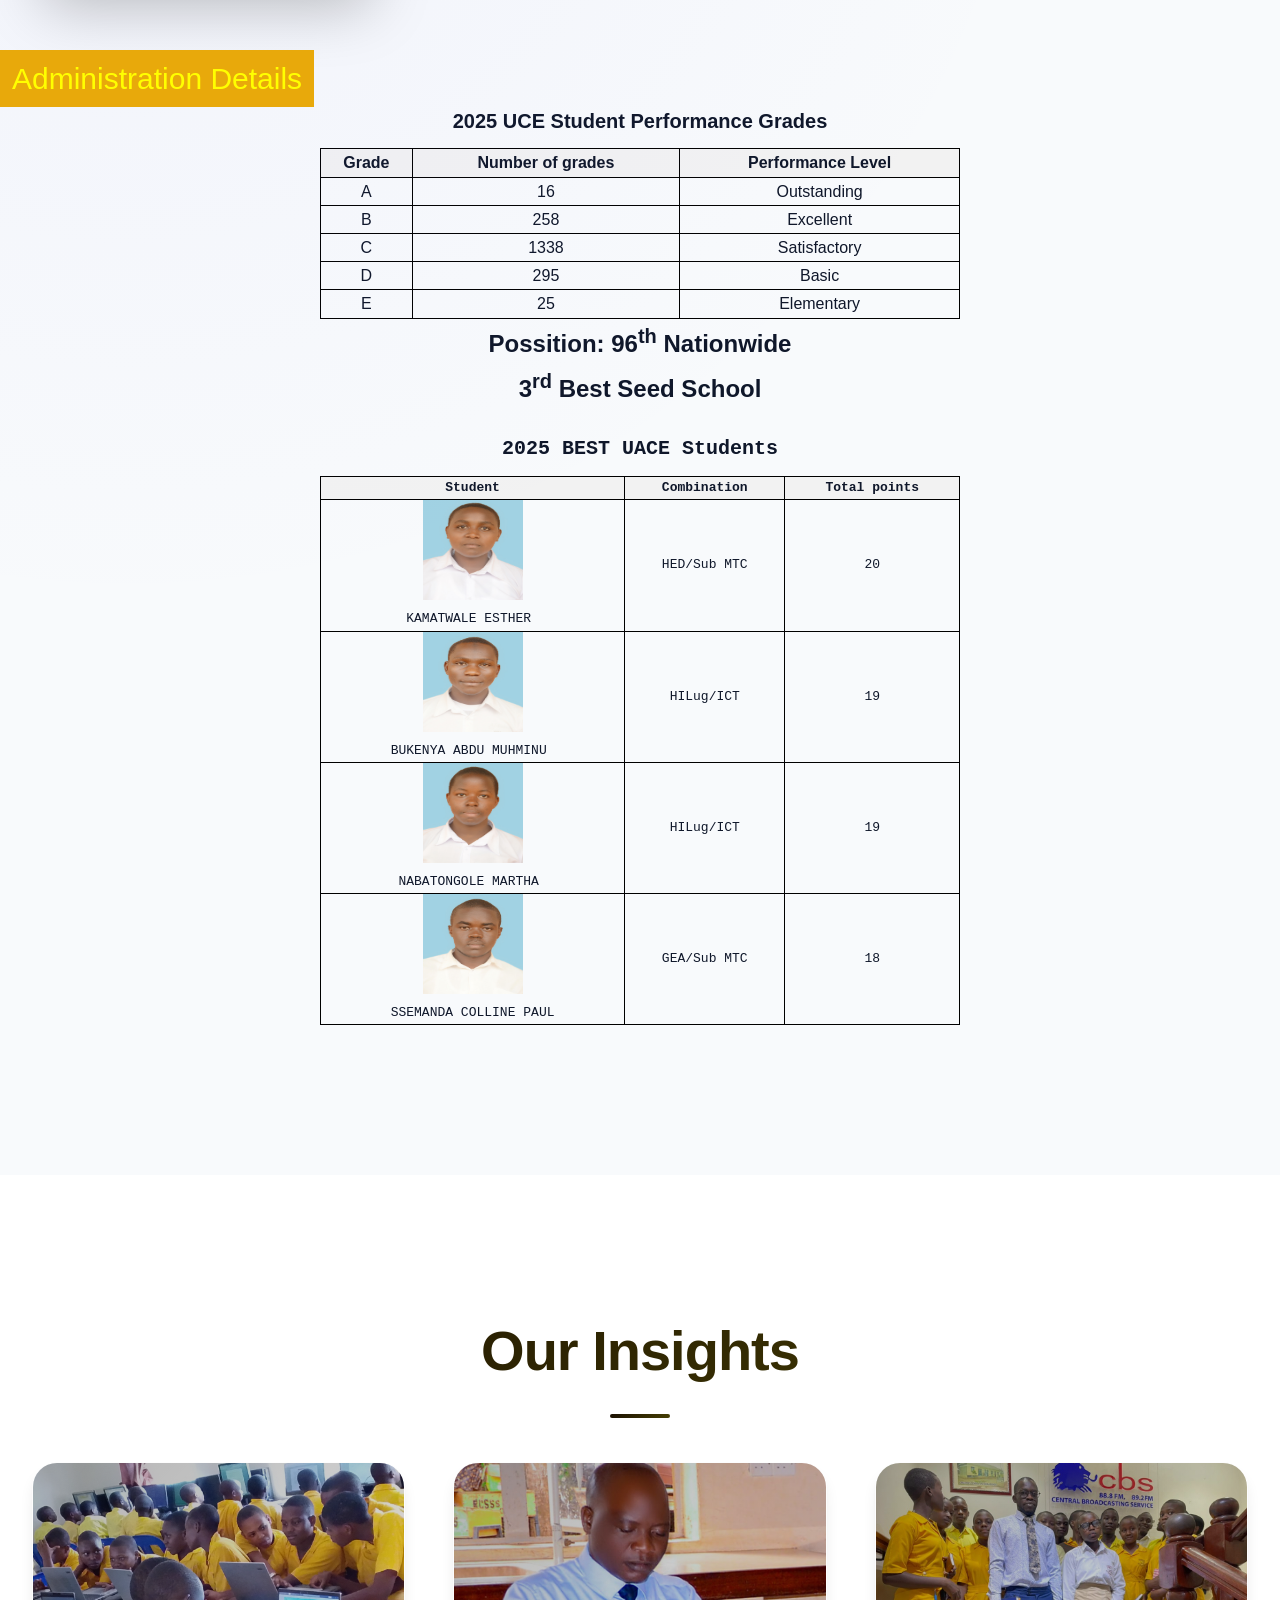
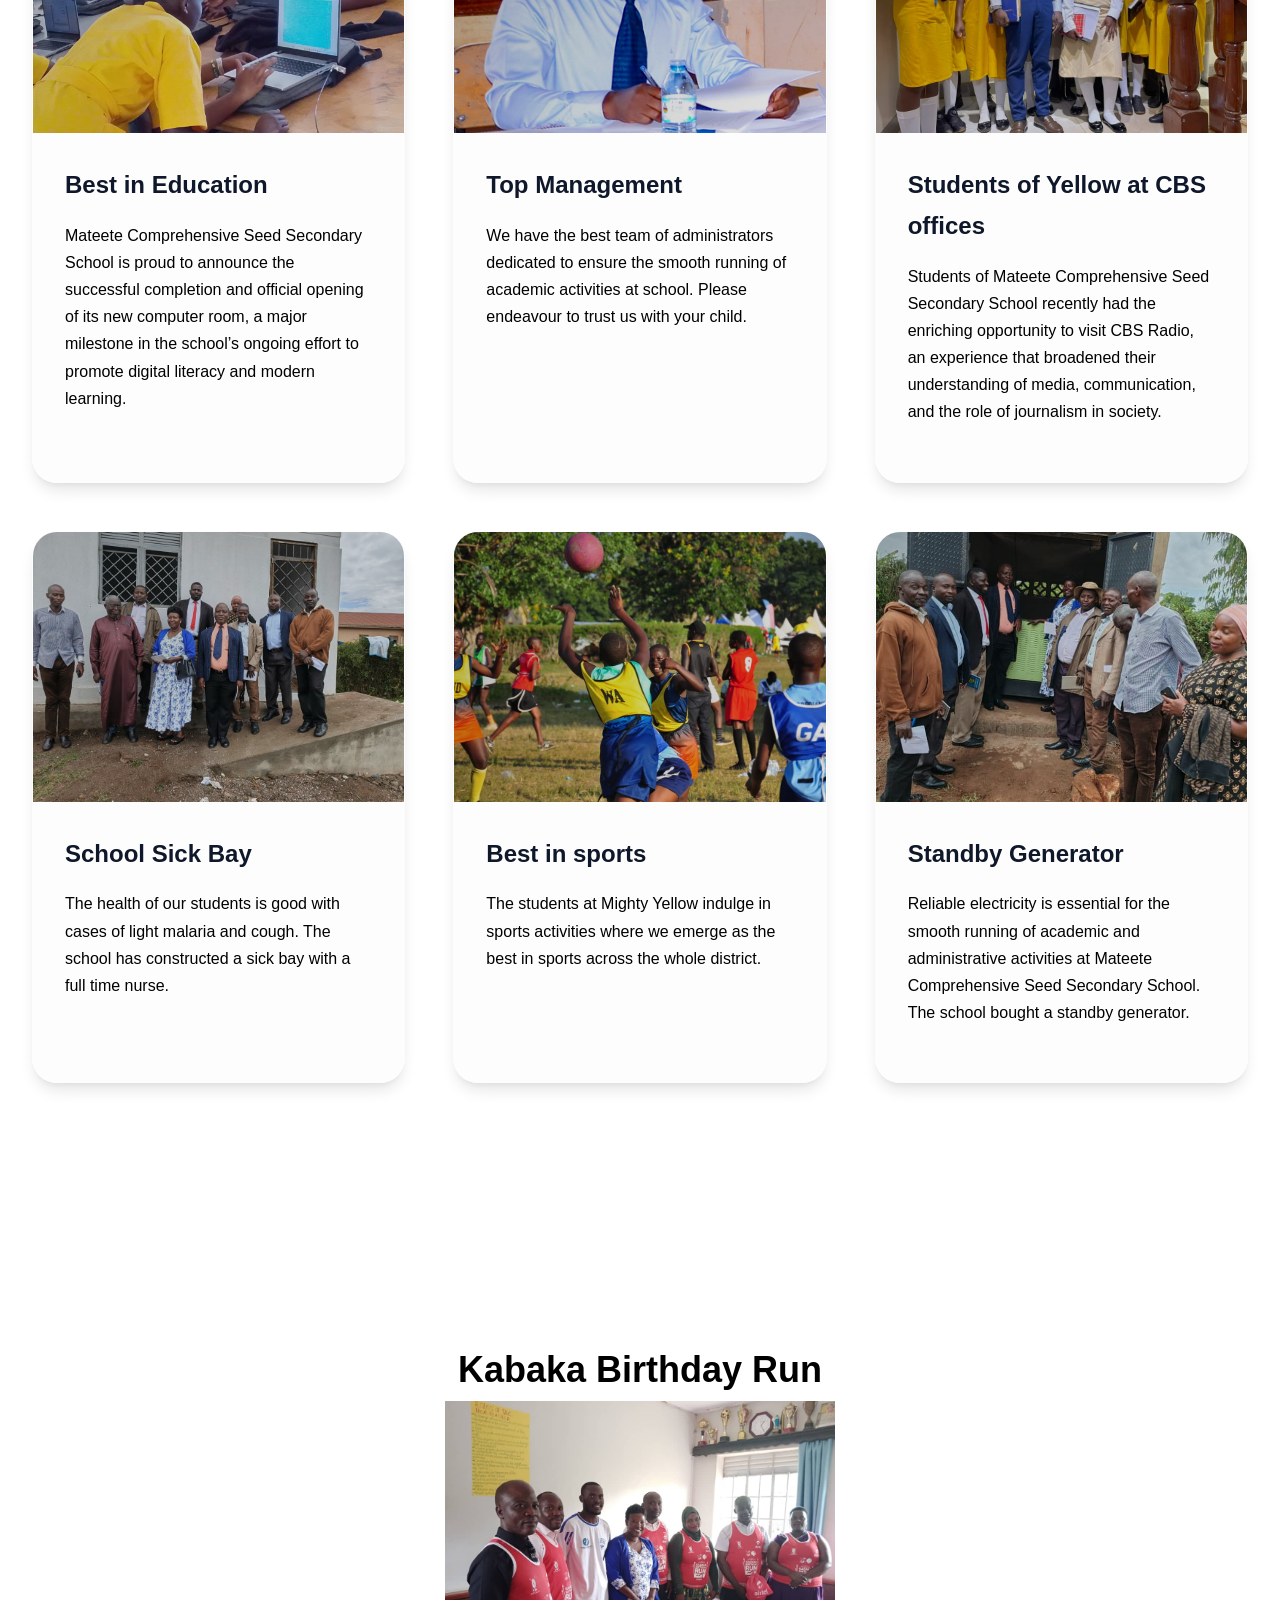
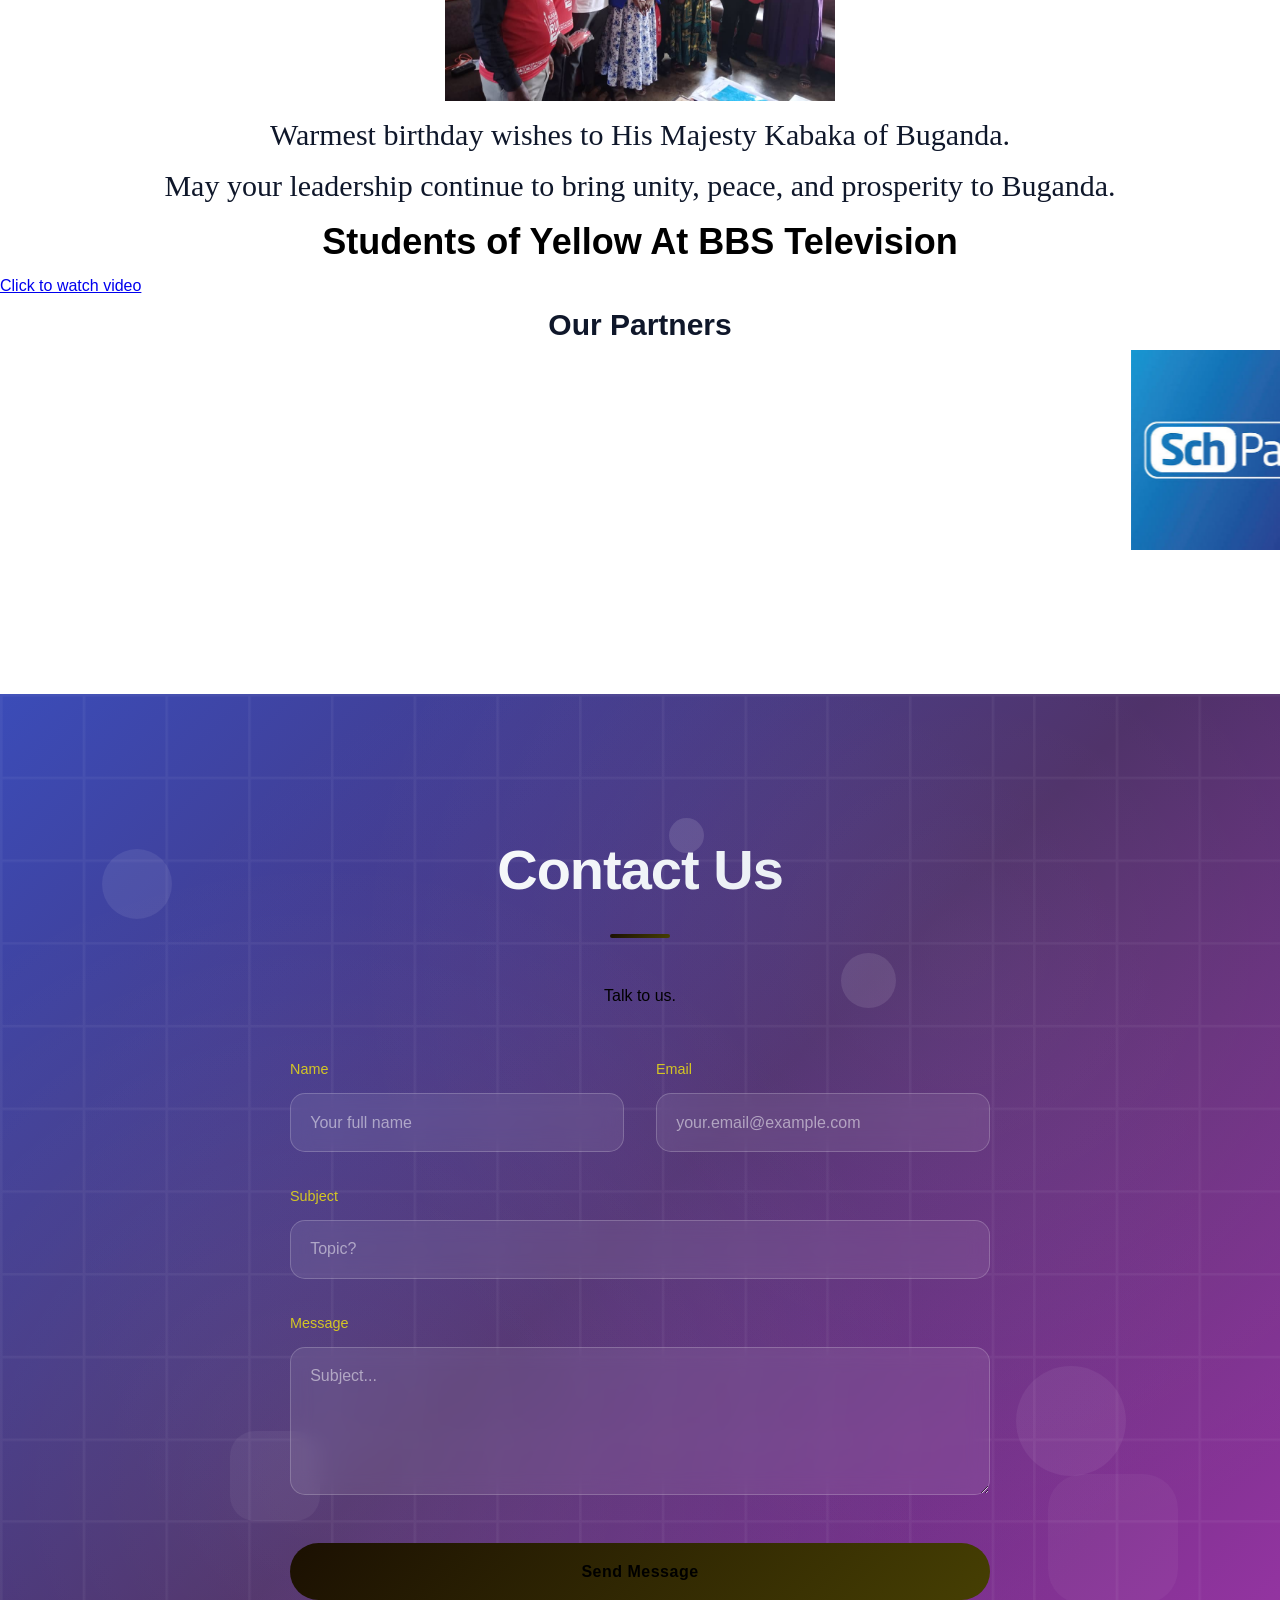
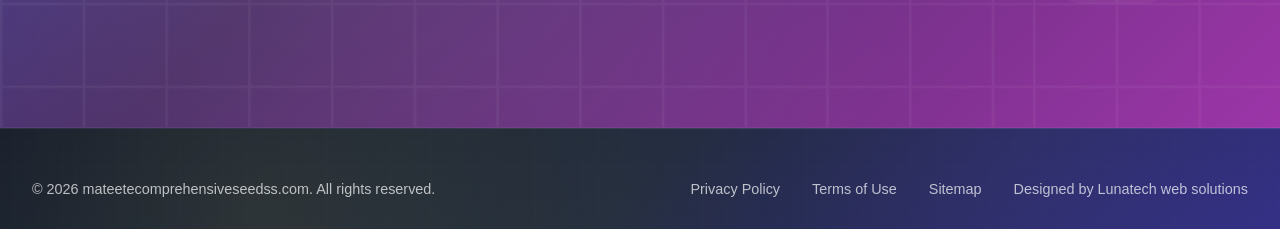
==== commit 505ed86e: "Update index.html" ====
--- a/index.html
+++ b/index.html
@@ -209,7 +209,7 @@
                     <div class="portfolio-image"></div>
                     <div class="portfolio-content">
                         <h4>Top Management</h4>
-                        <p style="color: black;">We have the best team of administrators dedicated to ensure the smooth running of academic activities at school. Please endeavour to trust with your child.</p>
+                        <p style="color: black;">We have the best team of administrators dedicated to ensure the smooth running of academic activities at school. Please endeavour to trust us with your child.</p>
                         
                     </div>
                 </div>
--- a/templatemo-personal-style.css
+++ b/templatemo-personal-style.css
@@ -772,7 +772,7 @@
         }
 
         .portfolio-item:nth-child(2) .portfolio-image {
-            background-image: url('./hm2.jpg');
+            background-image: url('./hmreal.jpeg');
         }
 
         .portfolio-item:nth-child(3) .portfolio-image {
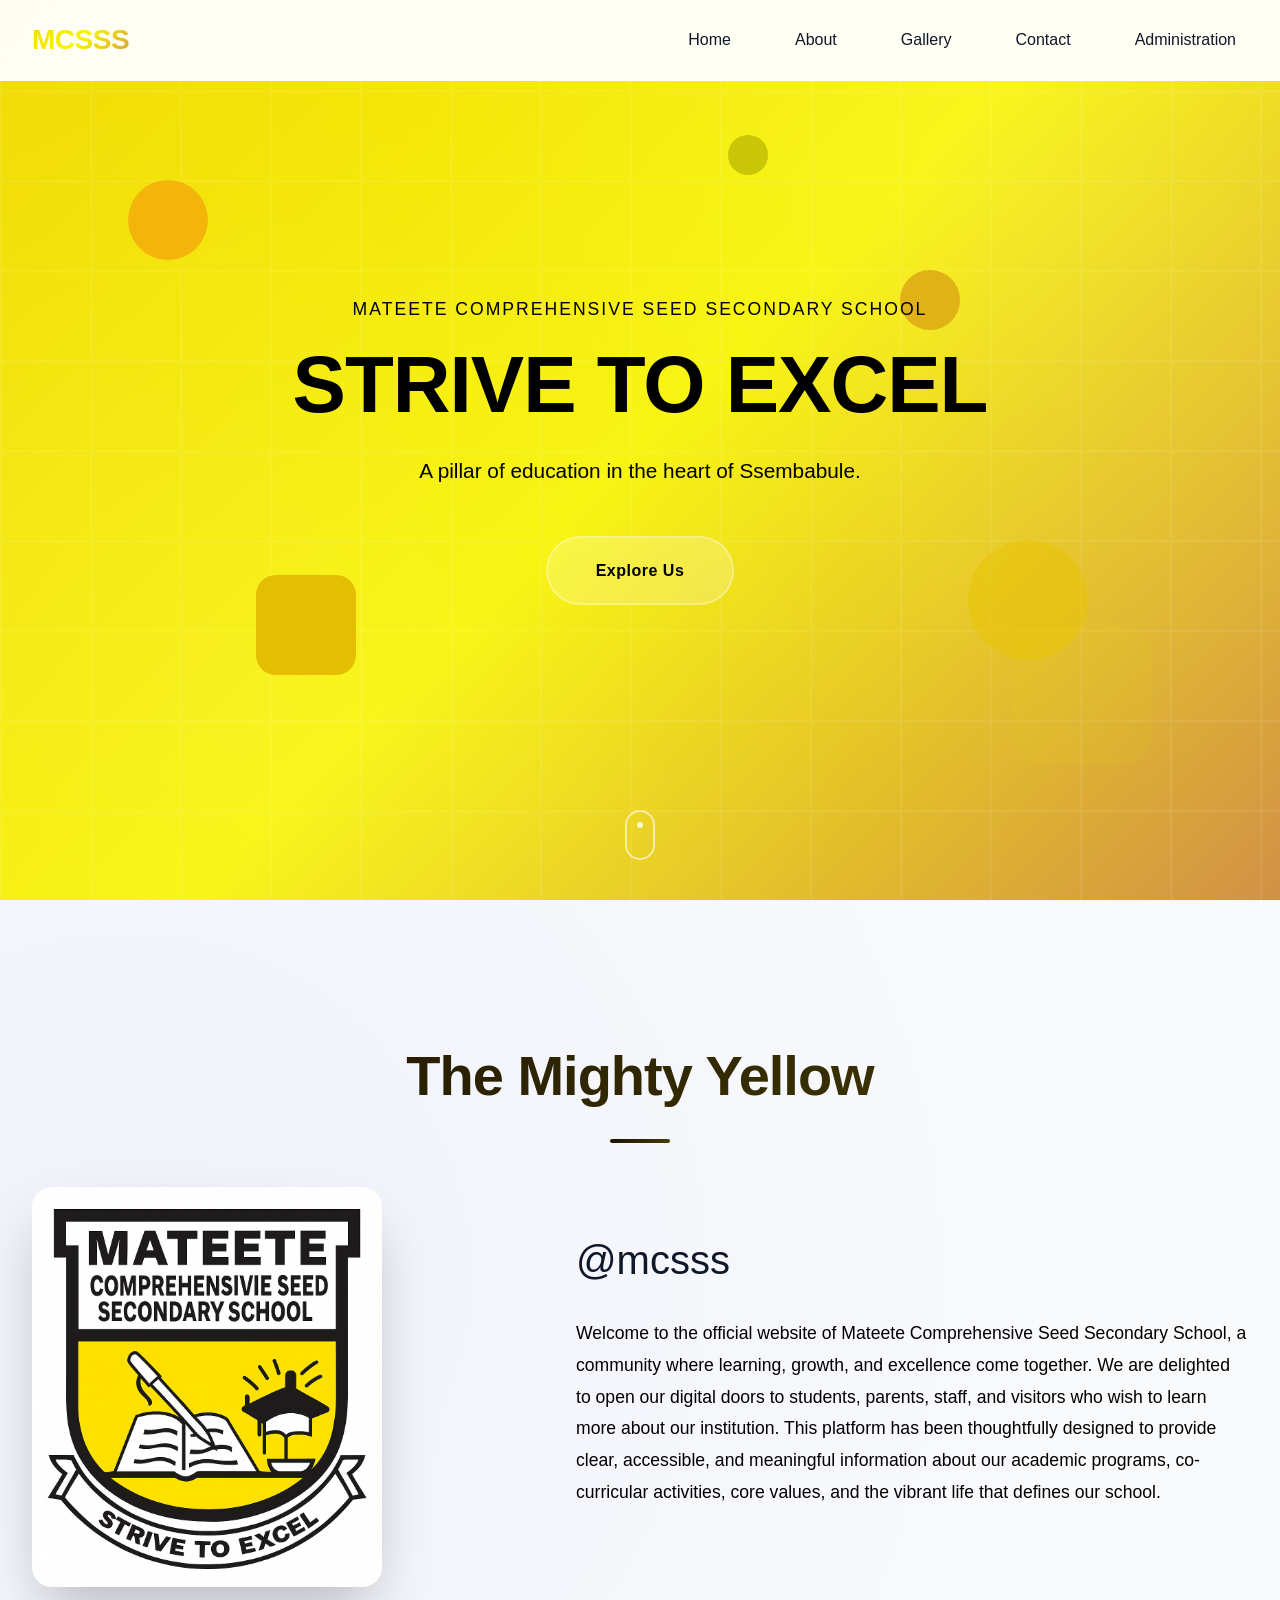
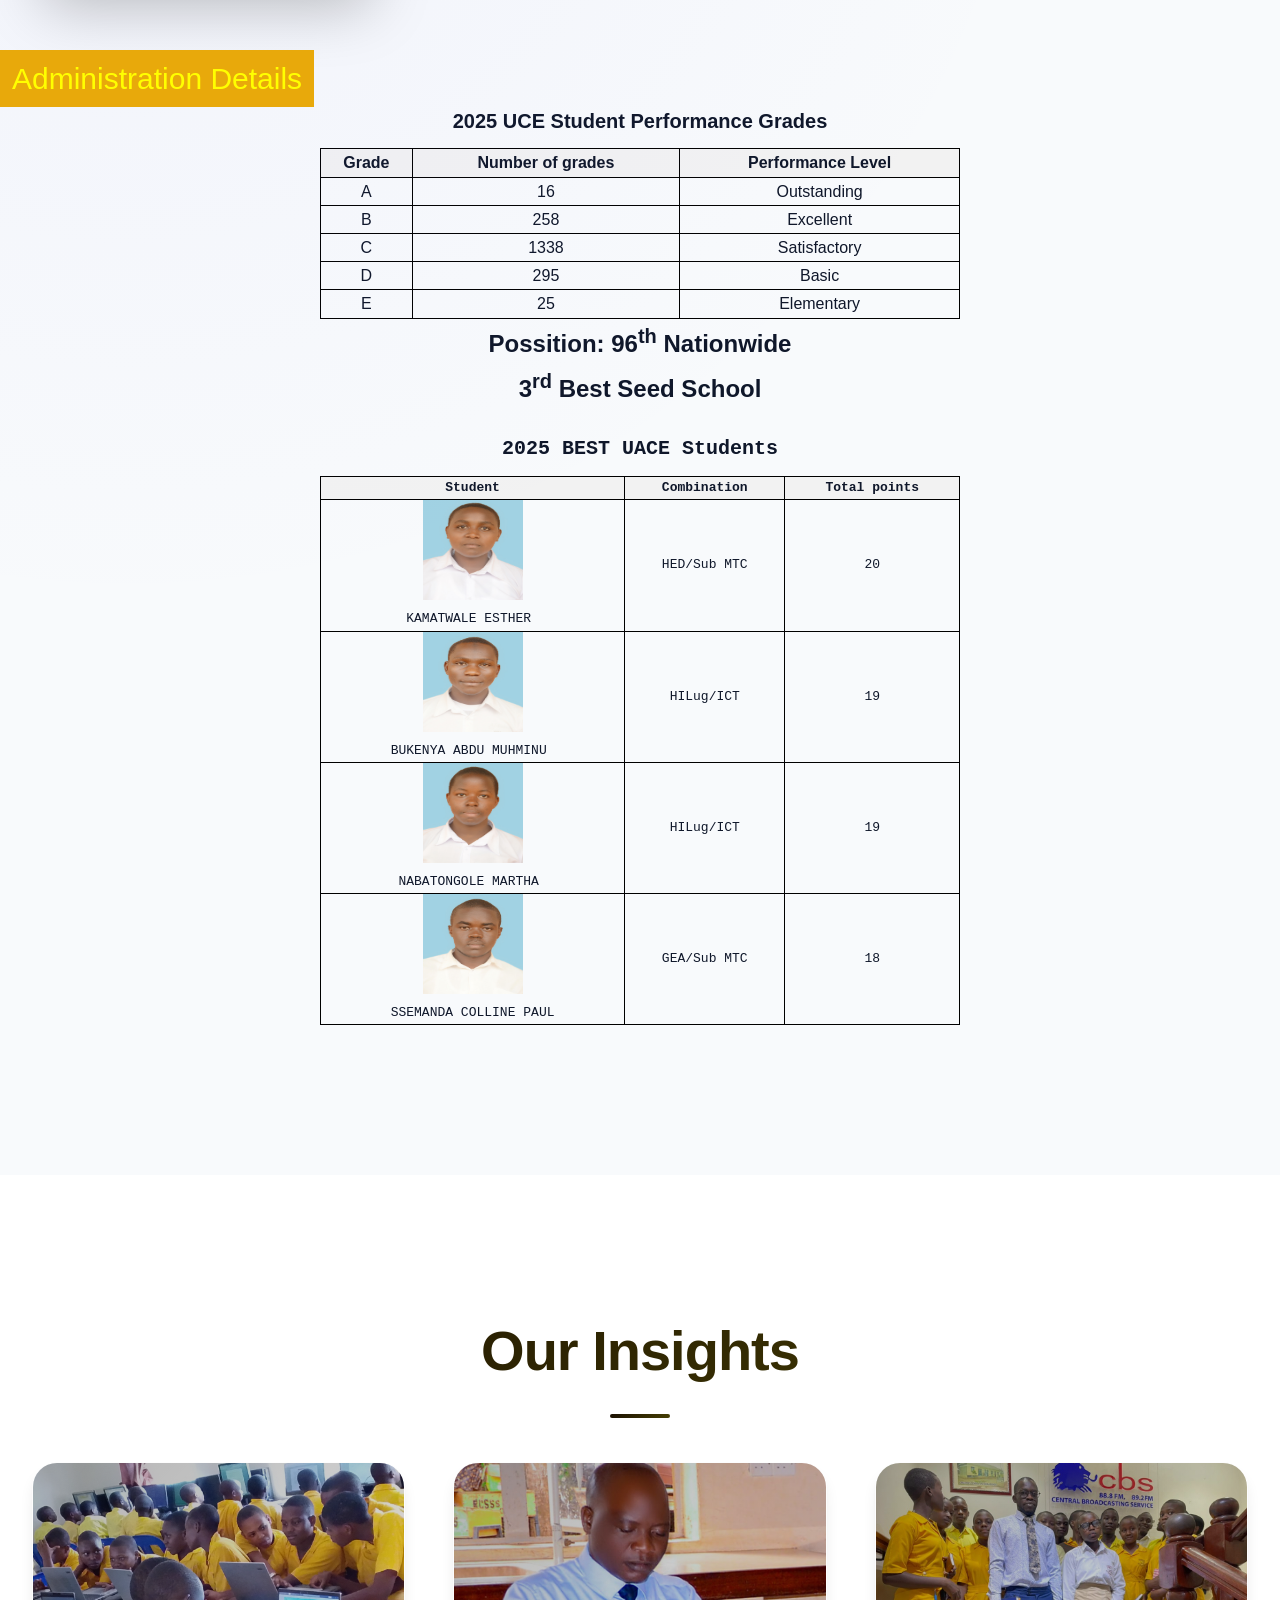
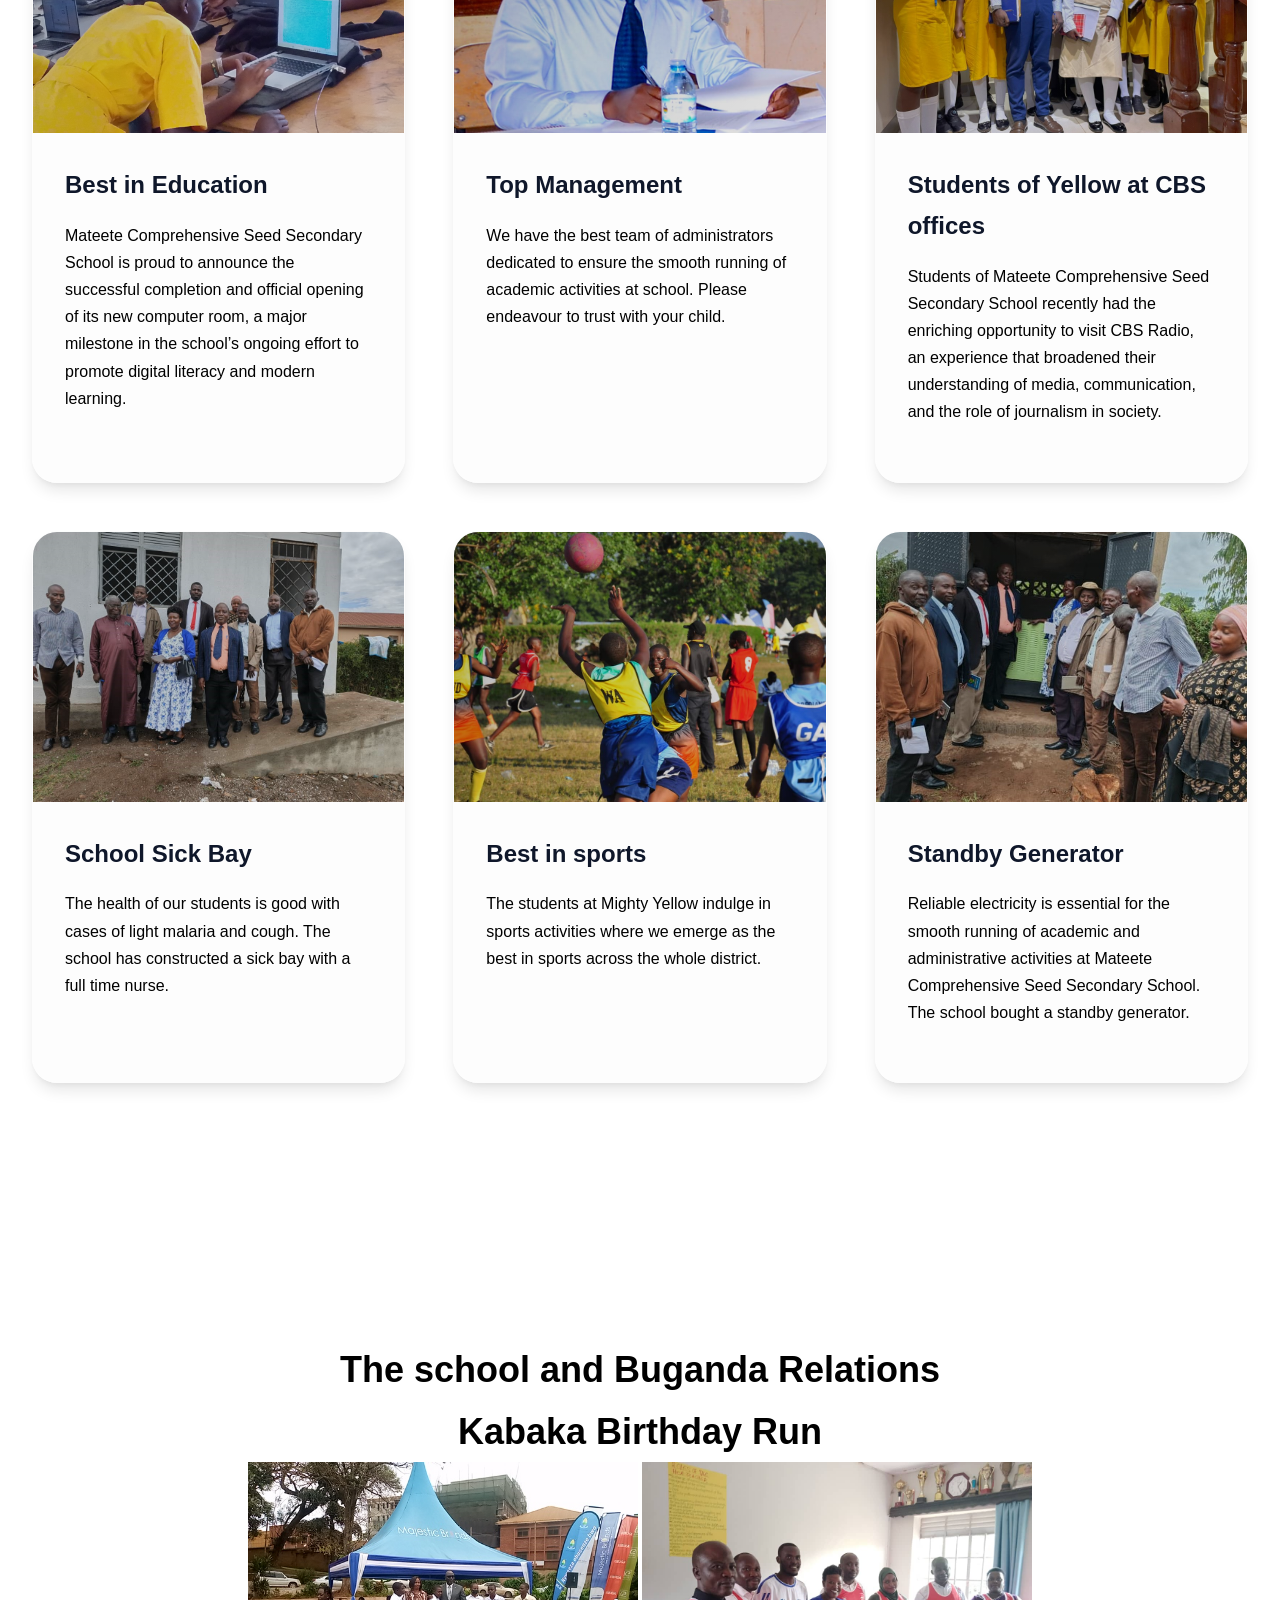
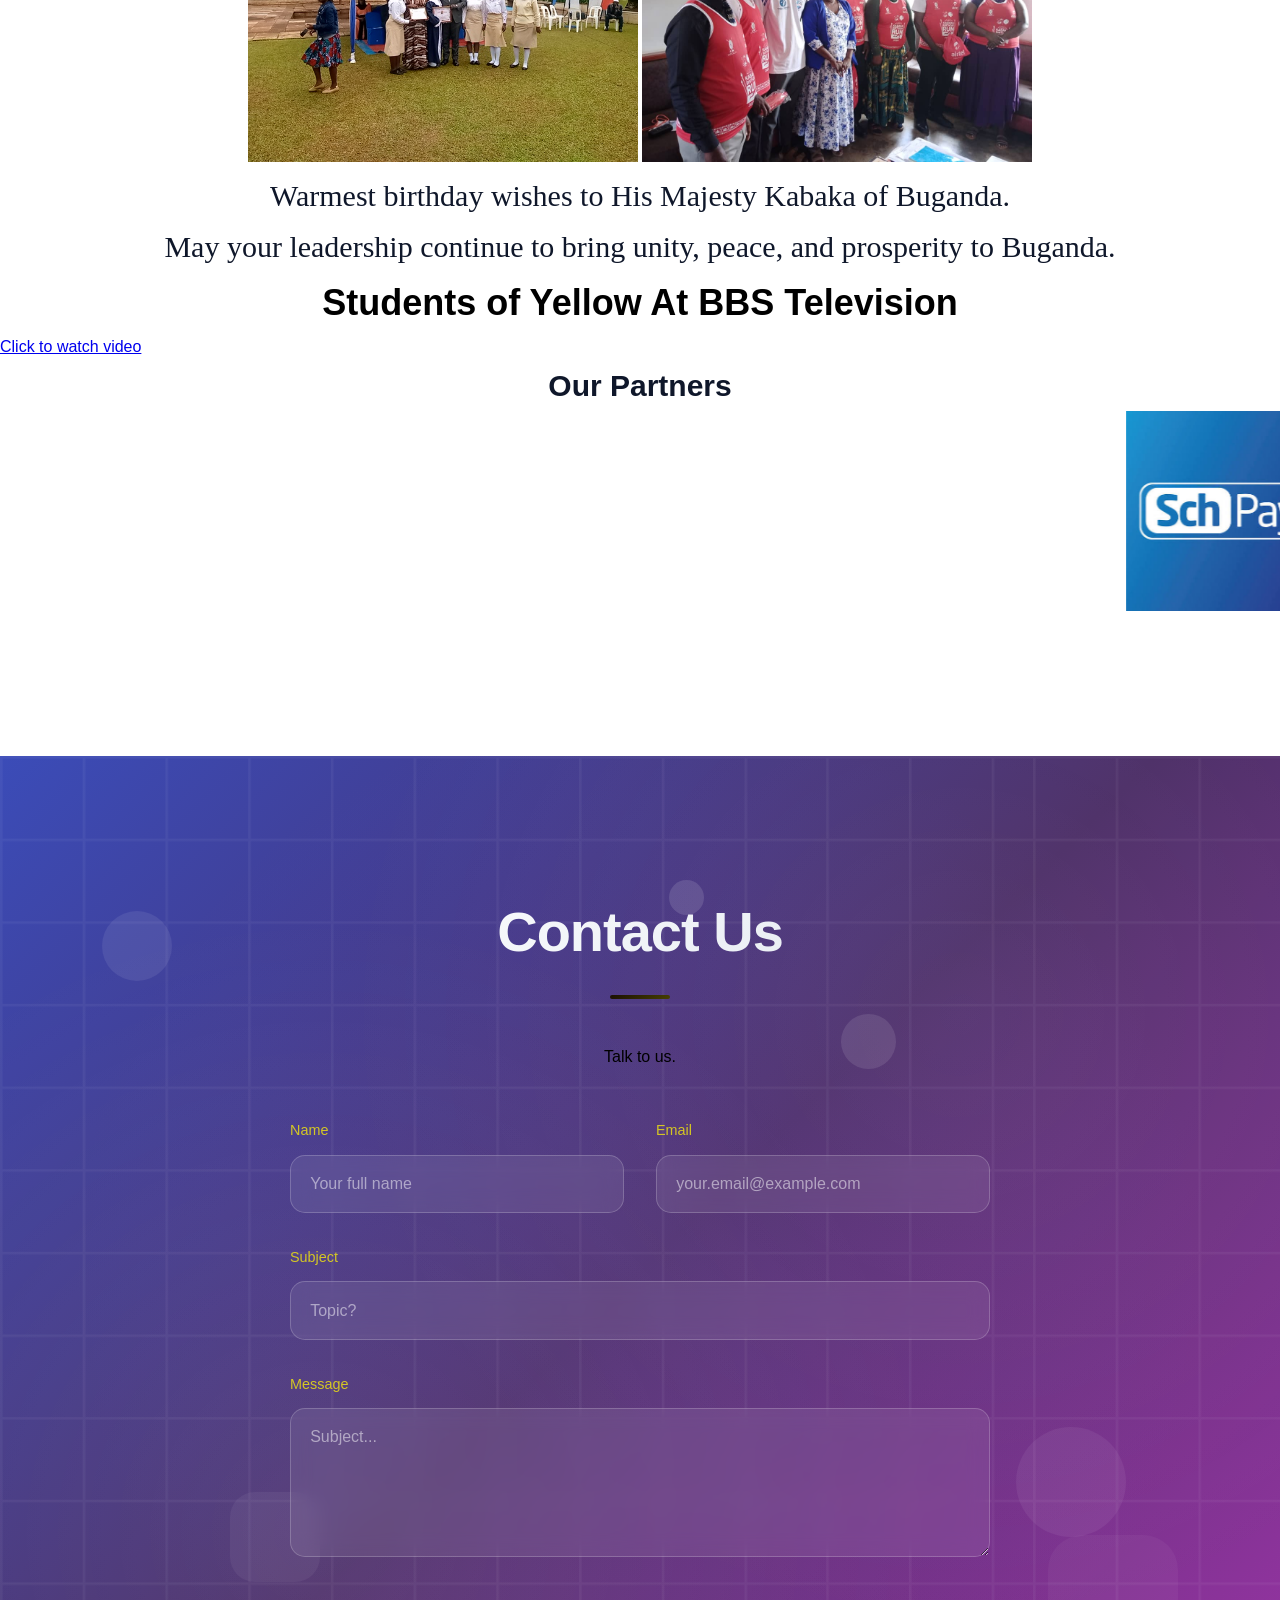
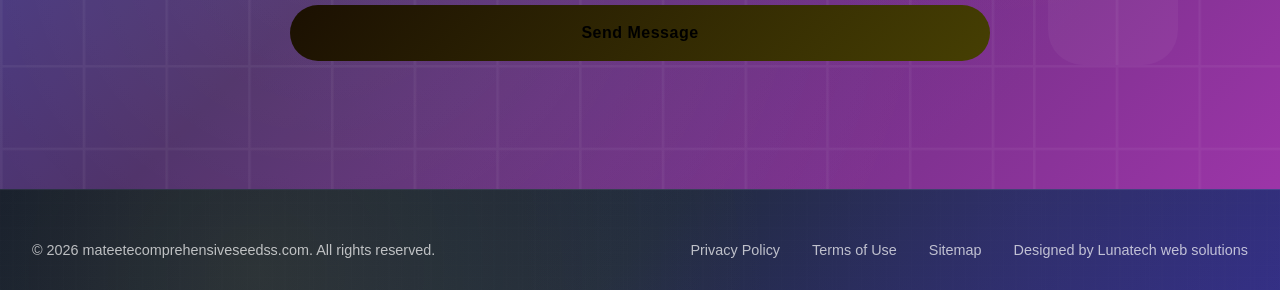
==== commit 87fc769a: "Add files via upload" ====
--- a/index.html
+++ b/index.html
@@ -66,6 +66,7 @@
                 <li><a href="about.html">About</a></li>
                 <li><a href="gallery.html">Gallery</a></li>
                 <li><a href="contact.html">Contact</a></li>
+                <li><a href="admin.html">Administration</a></li>
             </ul>
             <div class="mobile-menu-toggle" id="mobileMenuToggle">
                 <div class="hamburger"></div>
@@ -82,6 +83,7 @@
             <li><a href="about.html">About</a></li>
             <li><a href="gallery.html">Gallery</a></li>
             <li><a href="contact.html">Contact</a></li>
+            <li><a href="admin.html">Admibistration</a></li>
         </ul>
     </div>
 
@@ -209,7 +211,7 @@
                     <div class="portfolio-image"></div>
                     <div class="portfolio-content">
                         <h4>Top Management</h4>
-                        <p style="color: black;">We have the best team of administrators dedicated to ensure the smooth running of academic activities at school. Please endeavour to trust us with your child.</p>
+                        <p style="color: black;">We have the best team of administrators dedicated to ensure the smooth running of academic activities at school. Please endeavour to trust with your child.</p>
                         
                     </div>
                 </div>
@@ -252,8 +254,10 @@
         </div>
     </section>
     <section class="partners">
-        <h4 style="font-size: 36px; color: black; text-align: center;">Kabaka Birthday Run</h4>
+        
+        <h4 style="font-size: 36px; color: black; text-align: center;">The school and Buganda Relations<br>Kabaka Birthday Run</h4>
         <div class="kabaka">
+            <img src="mbuga.jpg" width="390px" height="300px">
                 <img src="./KabakaBD.jpeg" width="390px" height="300px">
                 <p style="font-family: French Script MT; font-size: 30px;">Warmest birthday wishes to His Majesty Kabaka of Buganda.<br>
                      May your leadership continue to bring unity, peace, and prosperity to Buganda.</p>
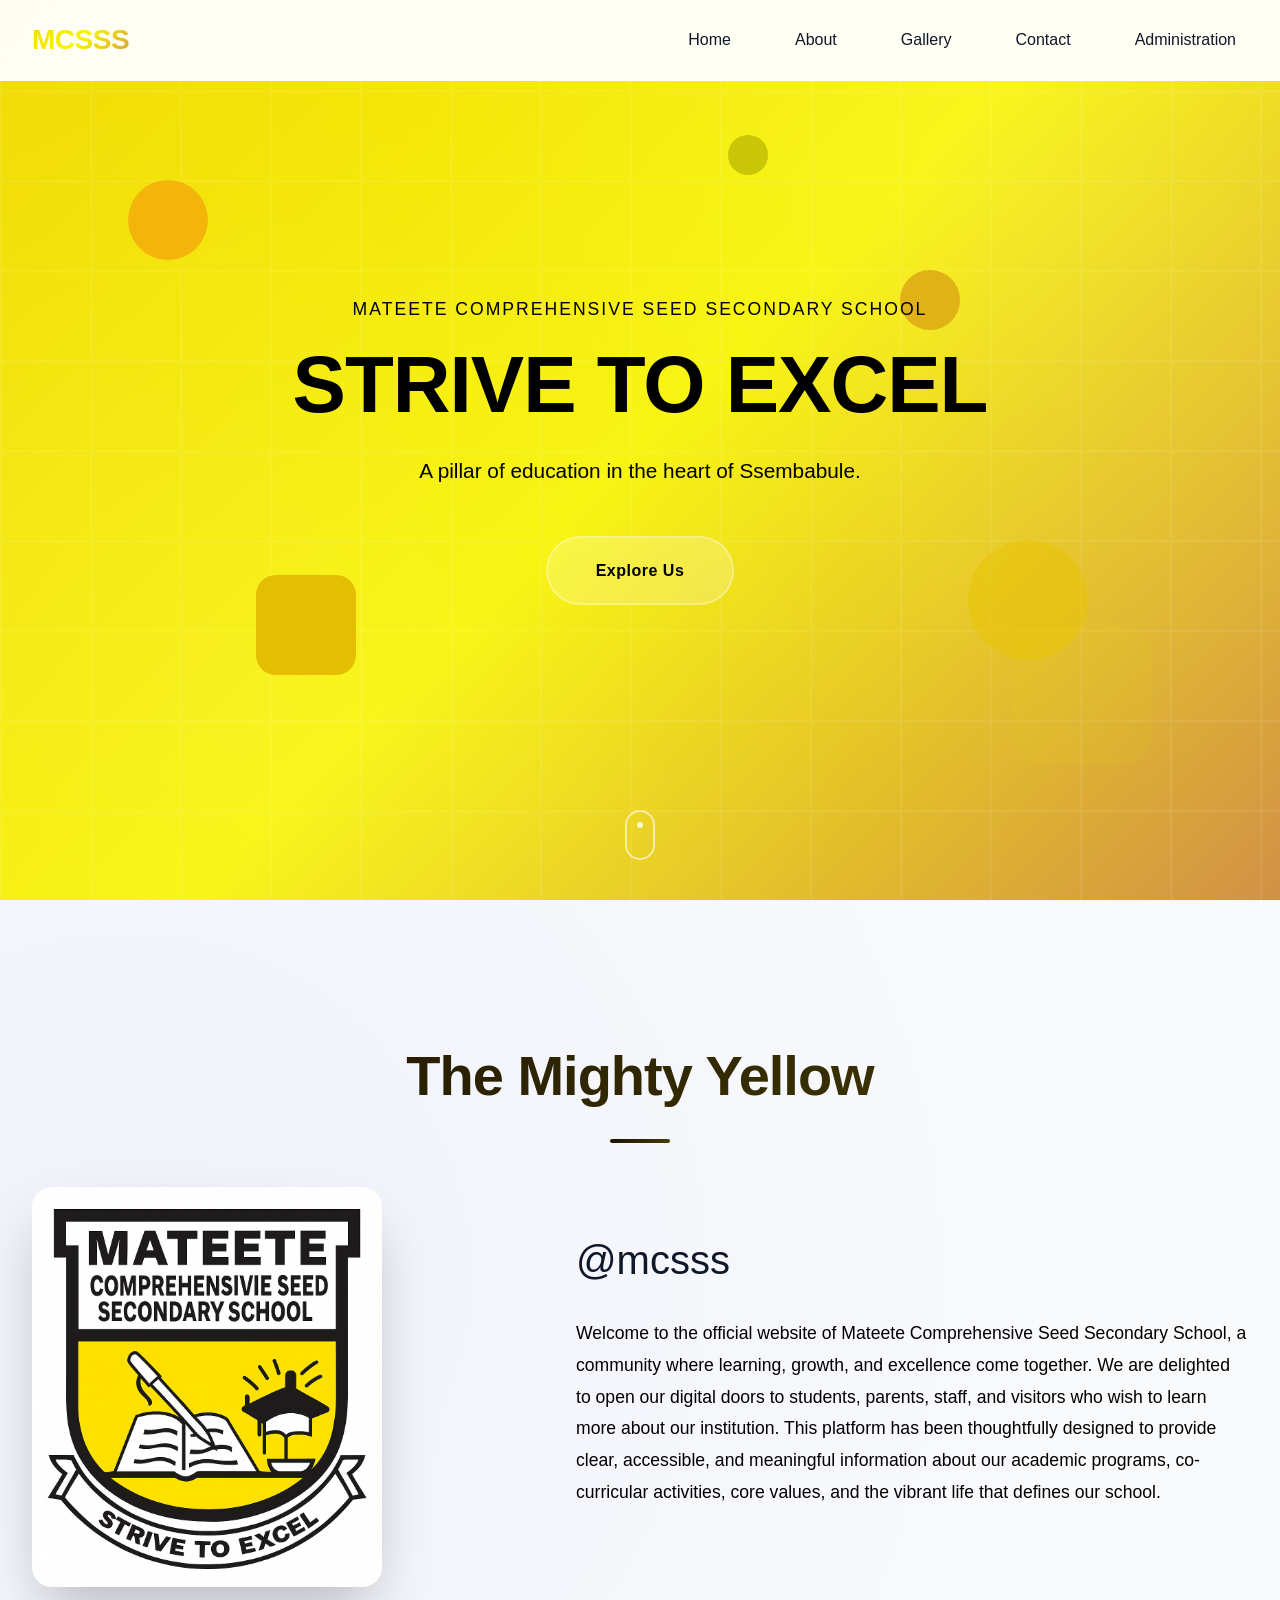
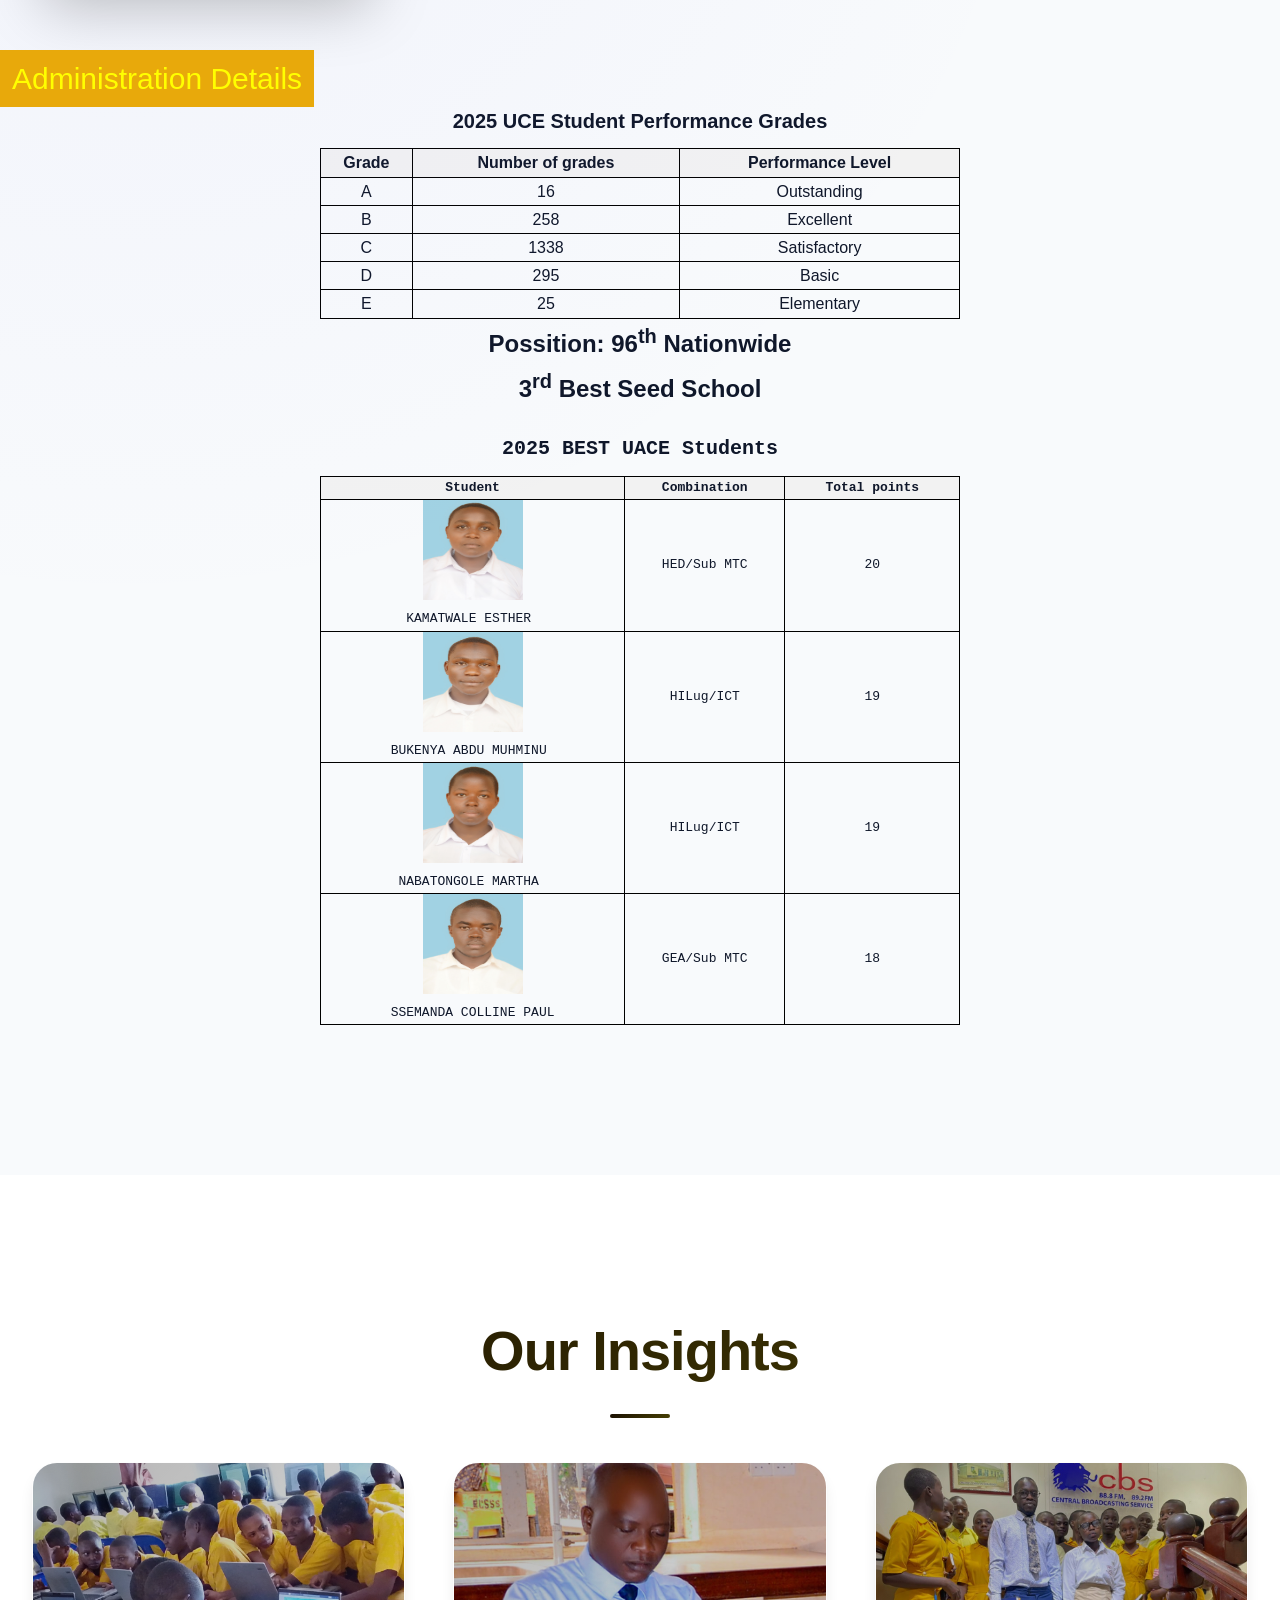
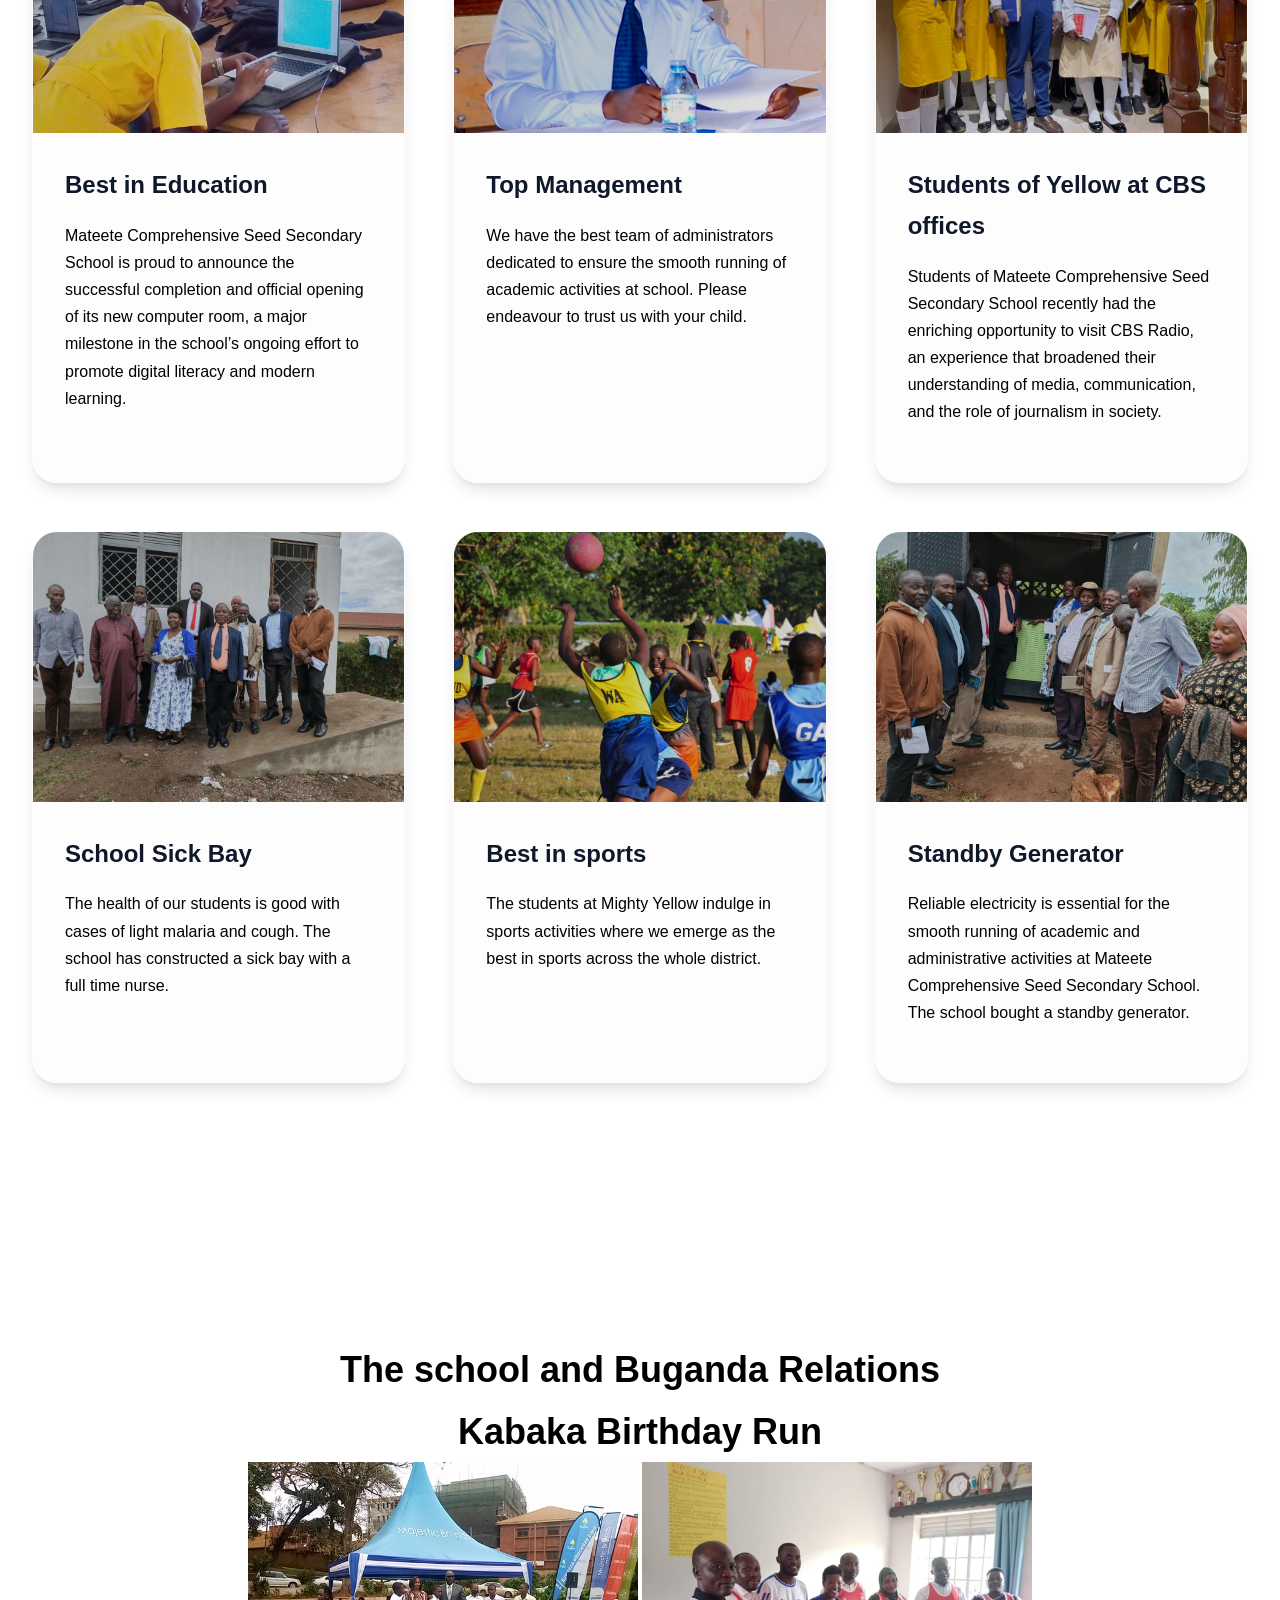
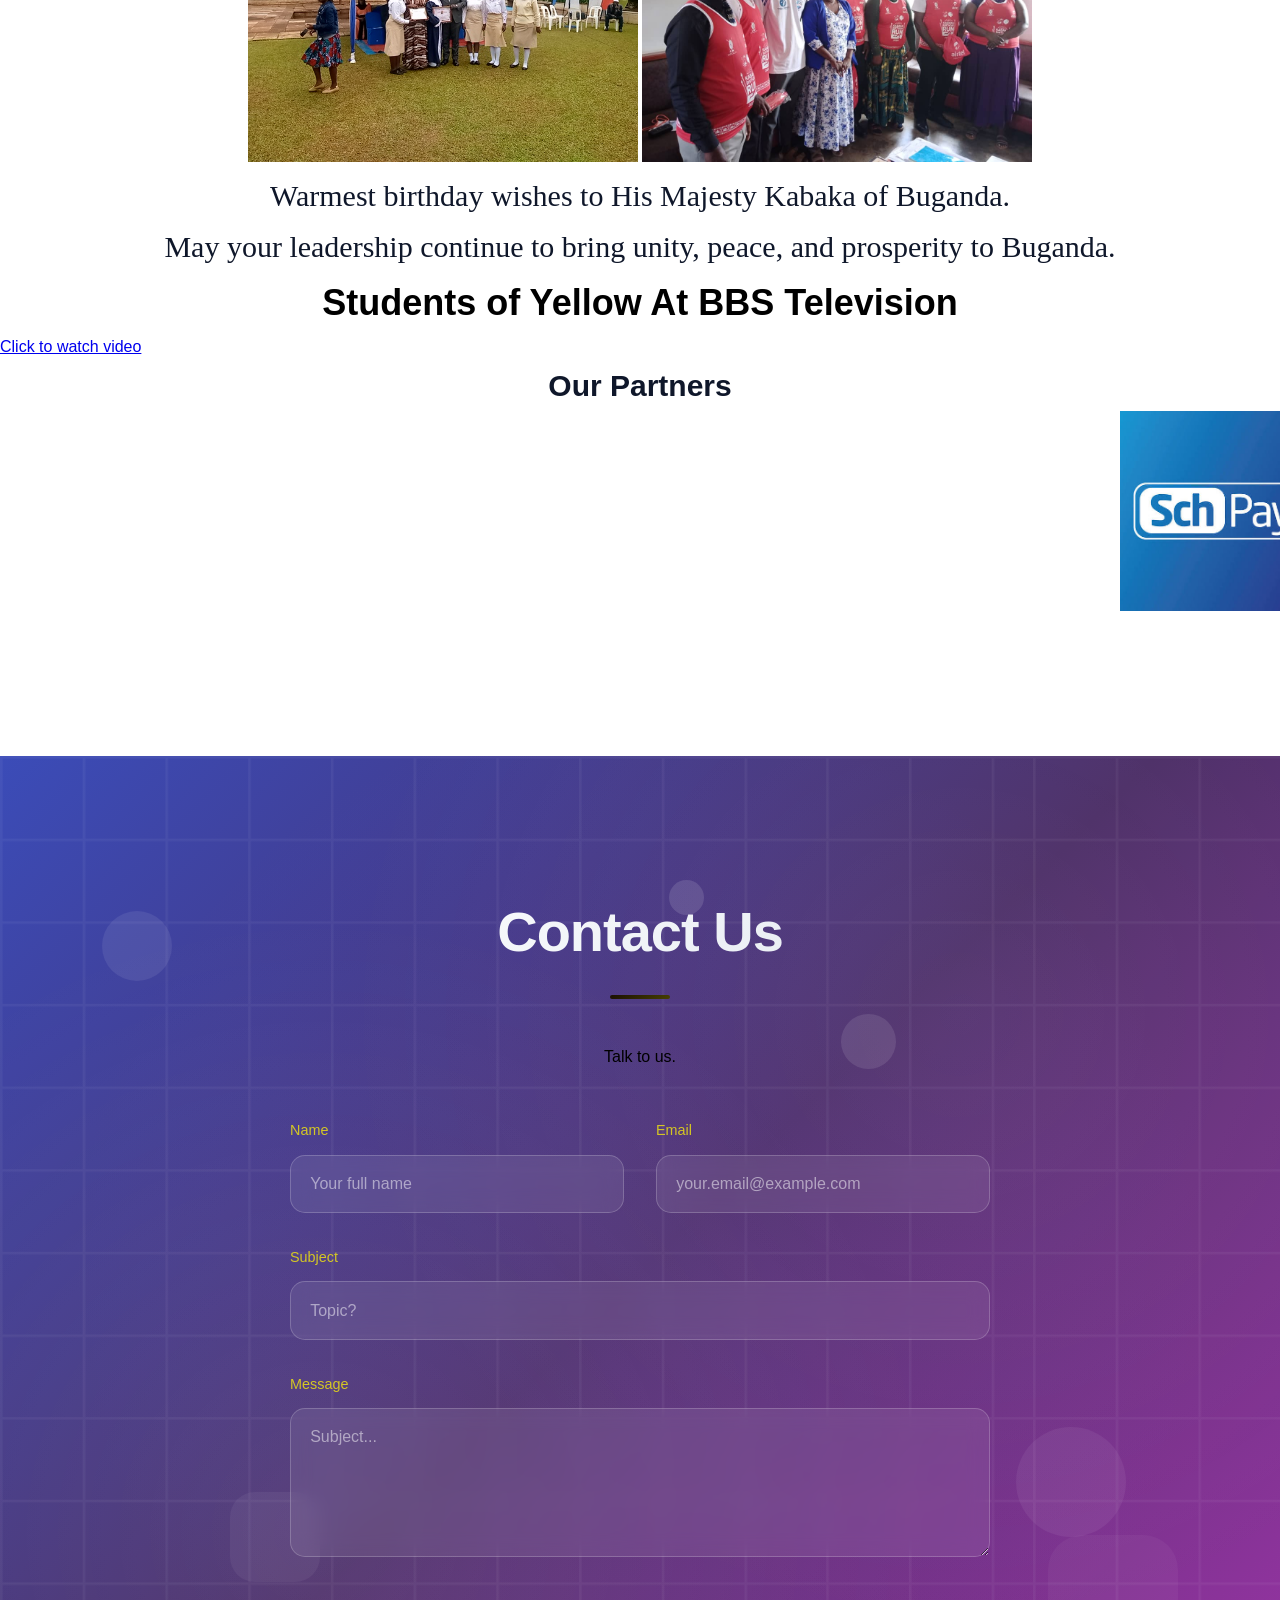
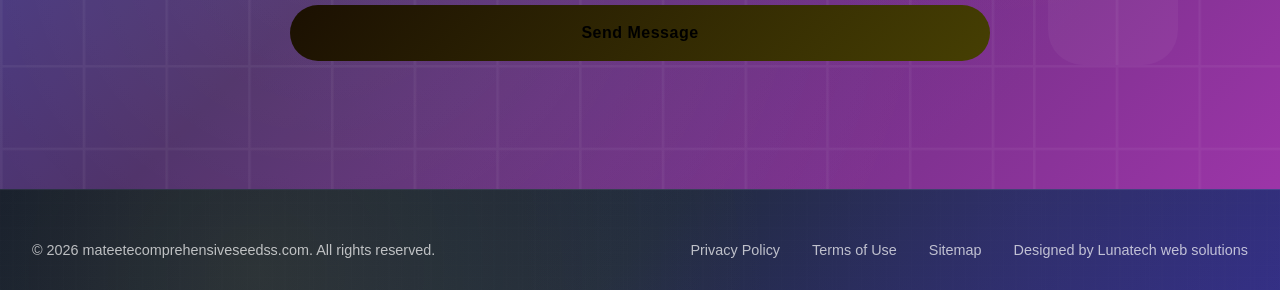
==== commit 69fa0057: "Update index.html" ====
--- a/index.html
+++ b/index.html
@@ -211,7 +211,7 @@
                     <div class="portfolio-image"></div>
                     <div class="portfolio-content">
                         <h4>Top Management</h4>
-                        <p style="color: black;">We have the best team of administrators dedicated to ensure the smooth running of academic activities at school. Please endeavour to trust with your child.</p>
+                        <p style="color: black;">We have the best team of administrators dedicated to ensure the smooth running of academic activities at school. Please endeavour to trust us with your child.</p>
                         
                     </div>
                 </div>
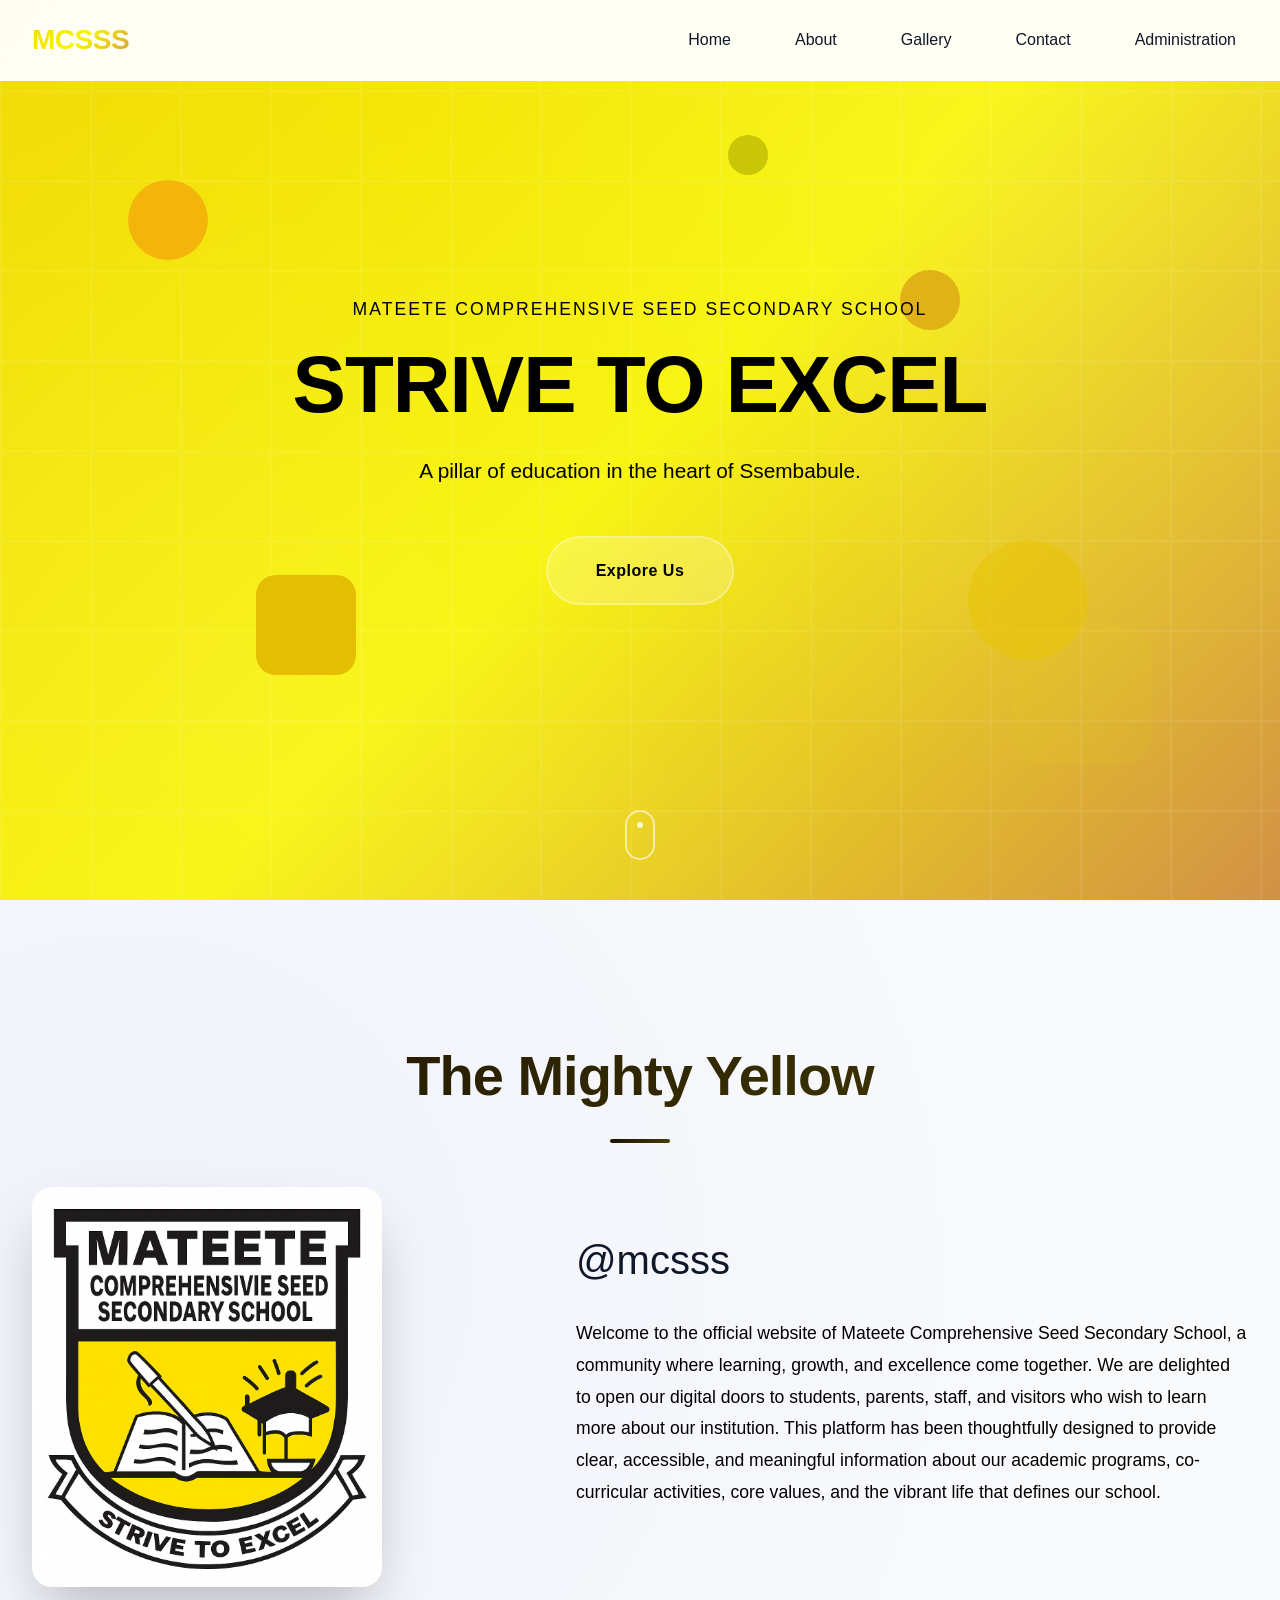
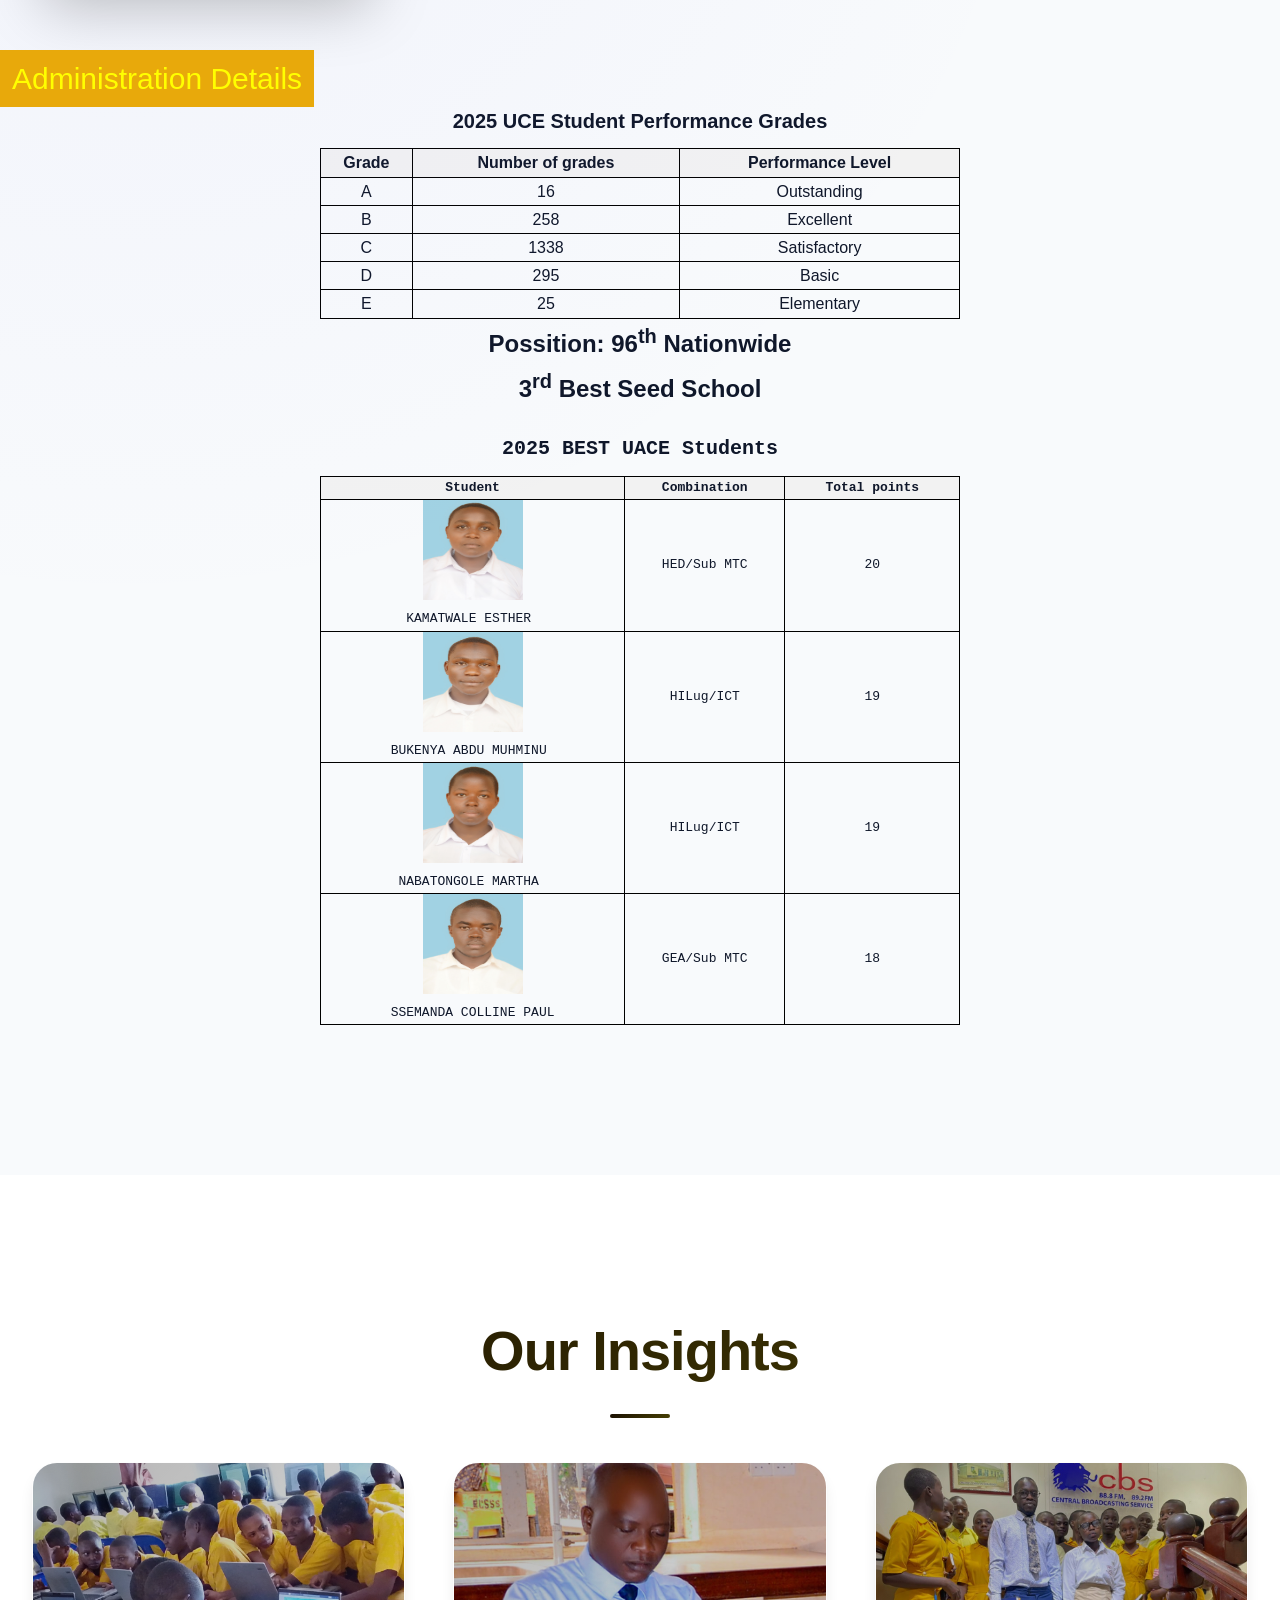
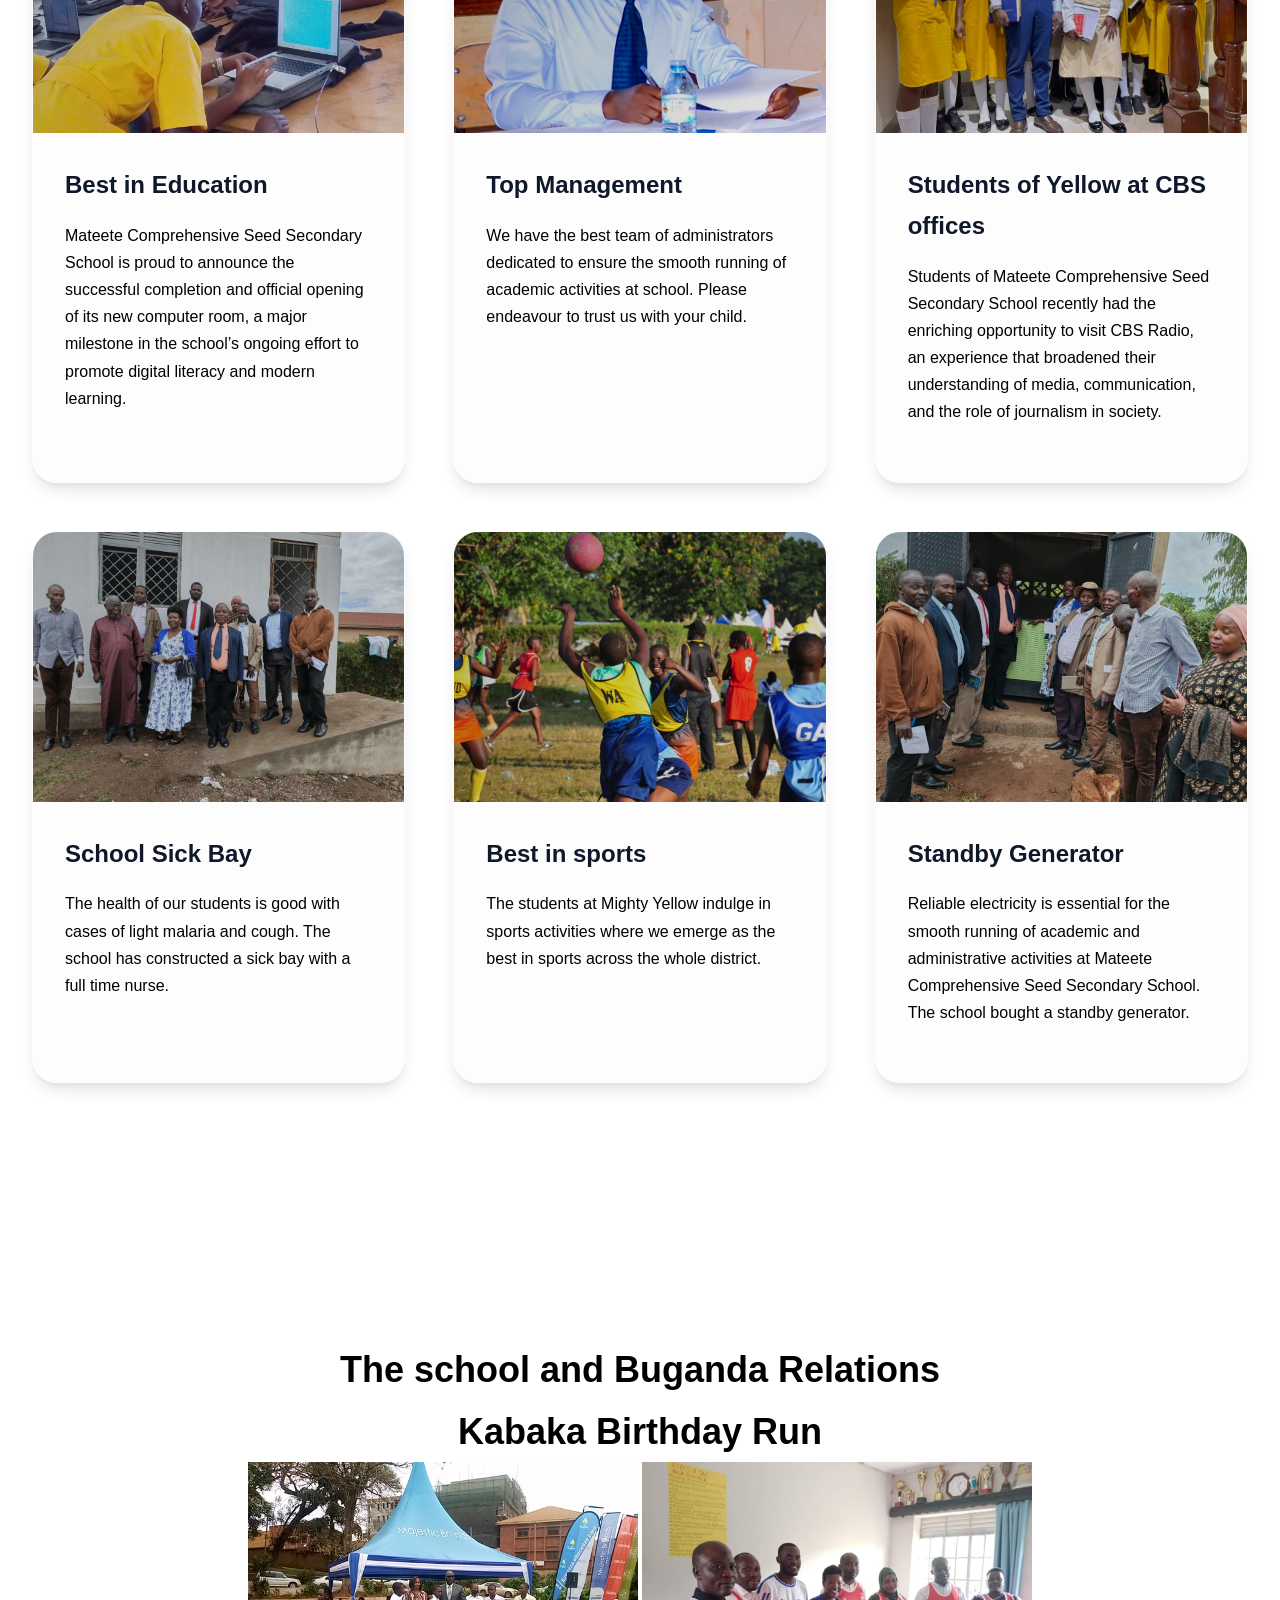
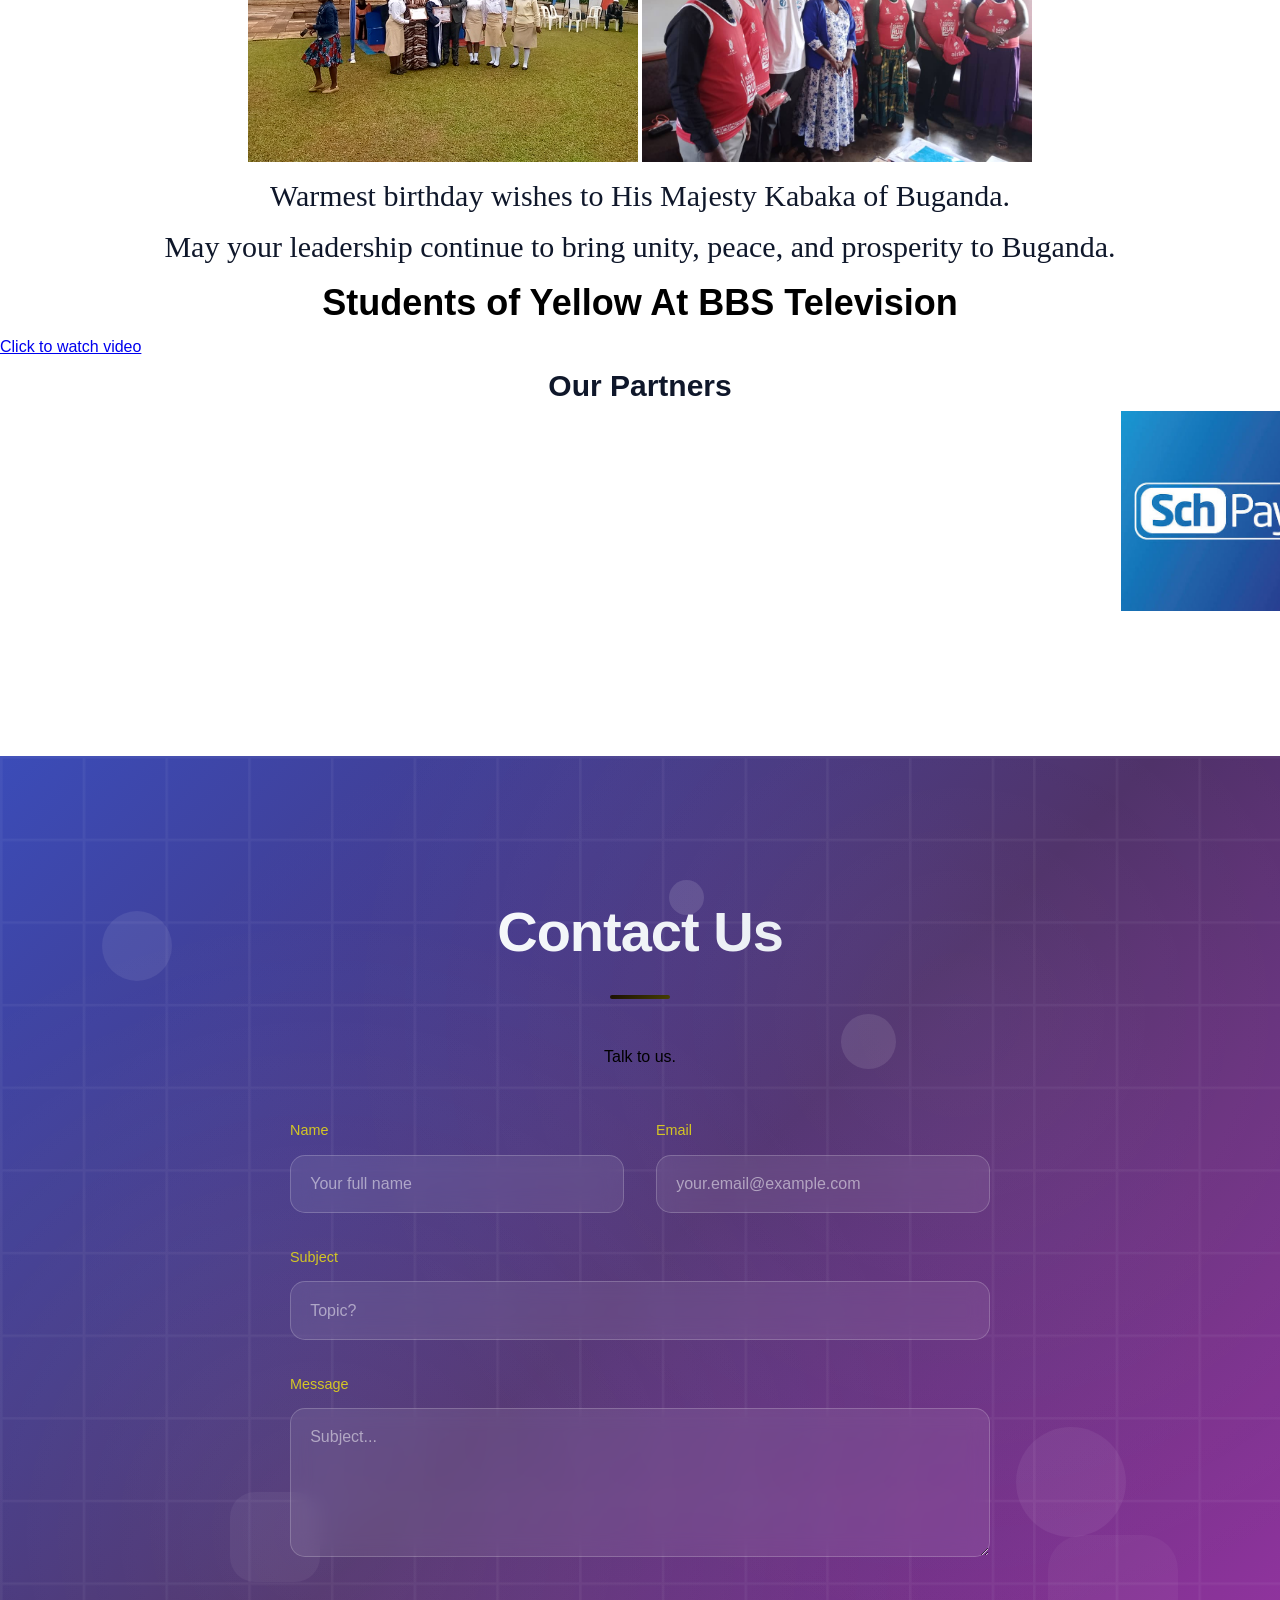
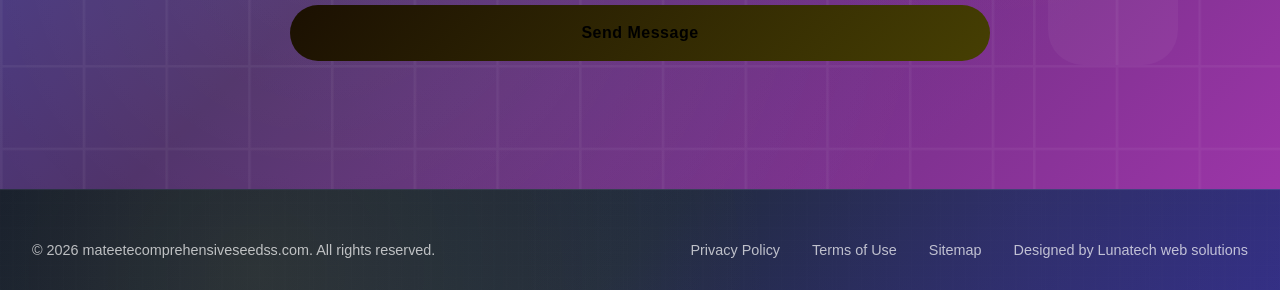
==== commit 27eae26a: "Update index.html" ====
--- a/index.html
+++ b/index.html
@@ -83,7 +83,7 @@
             <li><a href="about.html">About</a></li>
             <li><a href="gallery.html">Gallery</a></li>
             <li><a href="contact.html">Contact</a></li>
-            <li><a href="admin.html">Admibistration</a></li>
+            <li><a href="admin.html">Administration</a></li>
         </ul>
     </div>
 
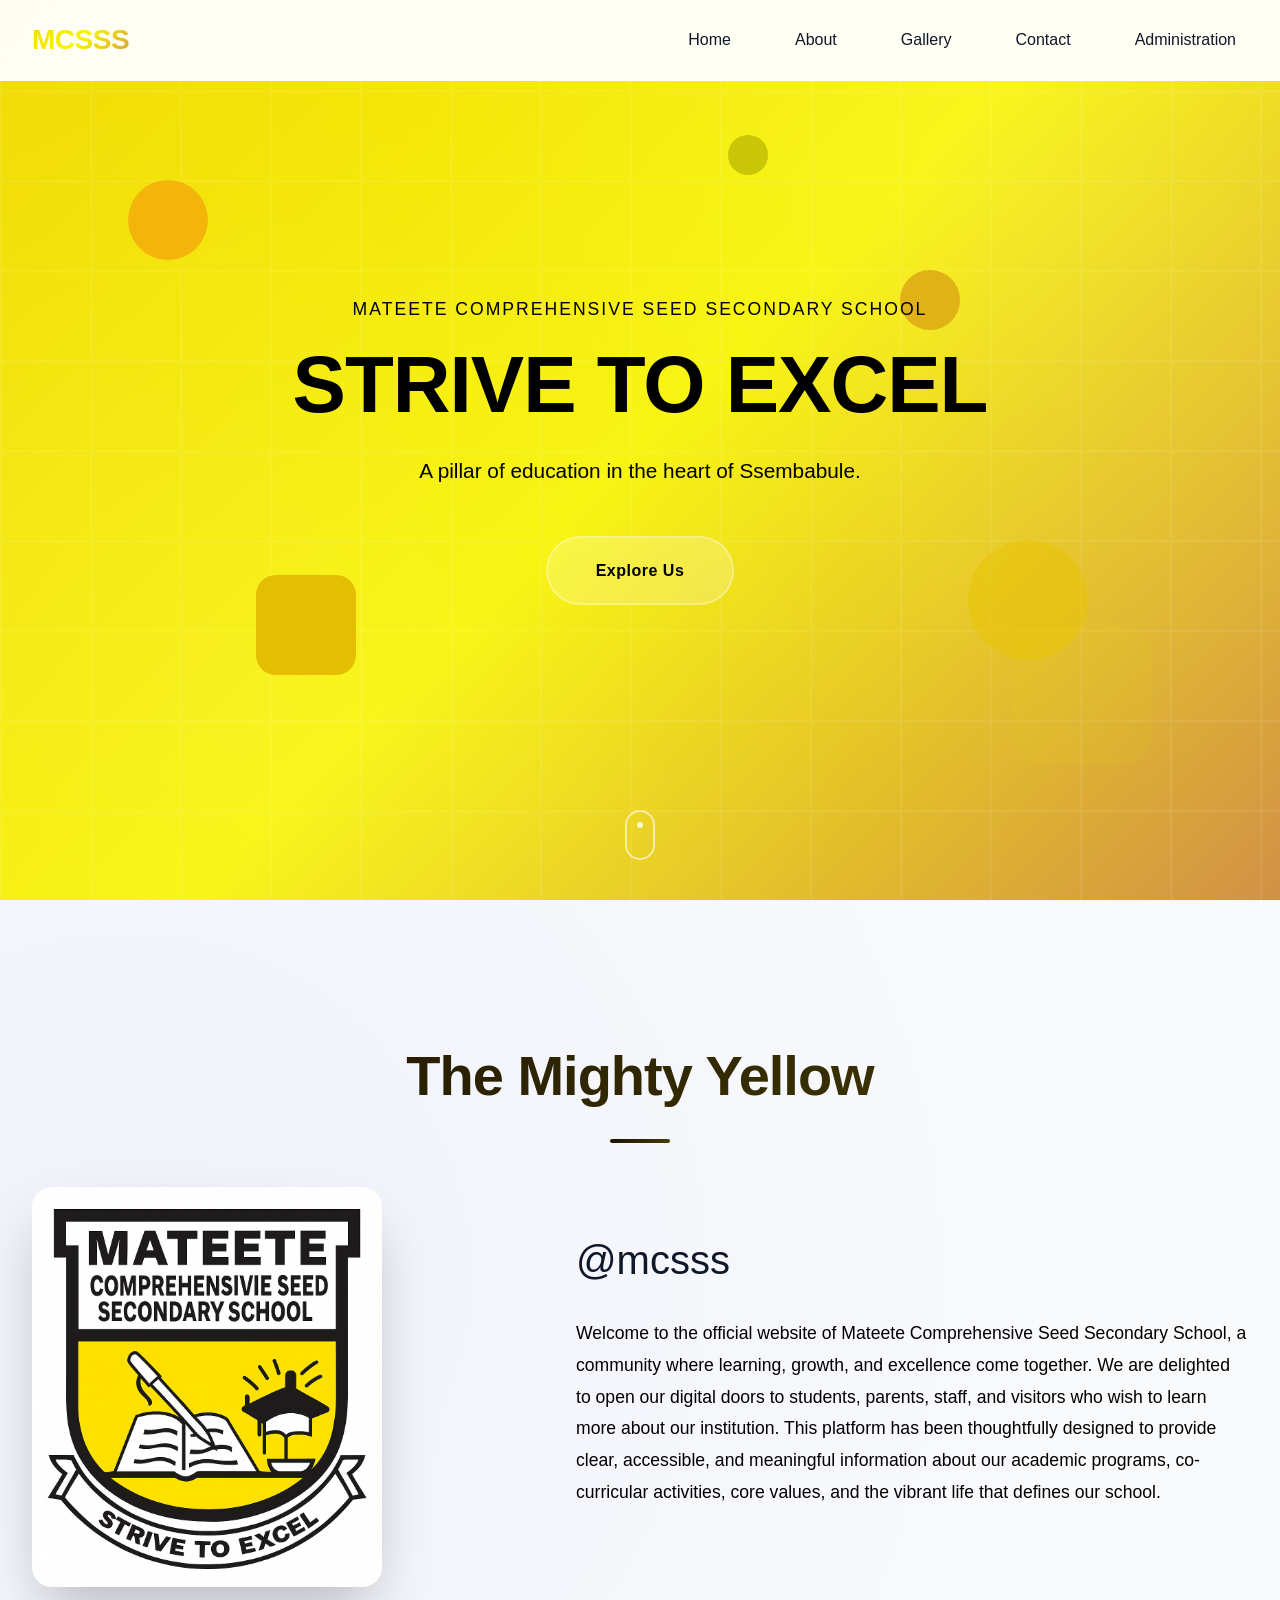
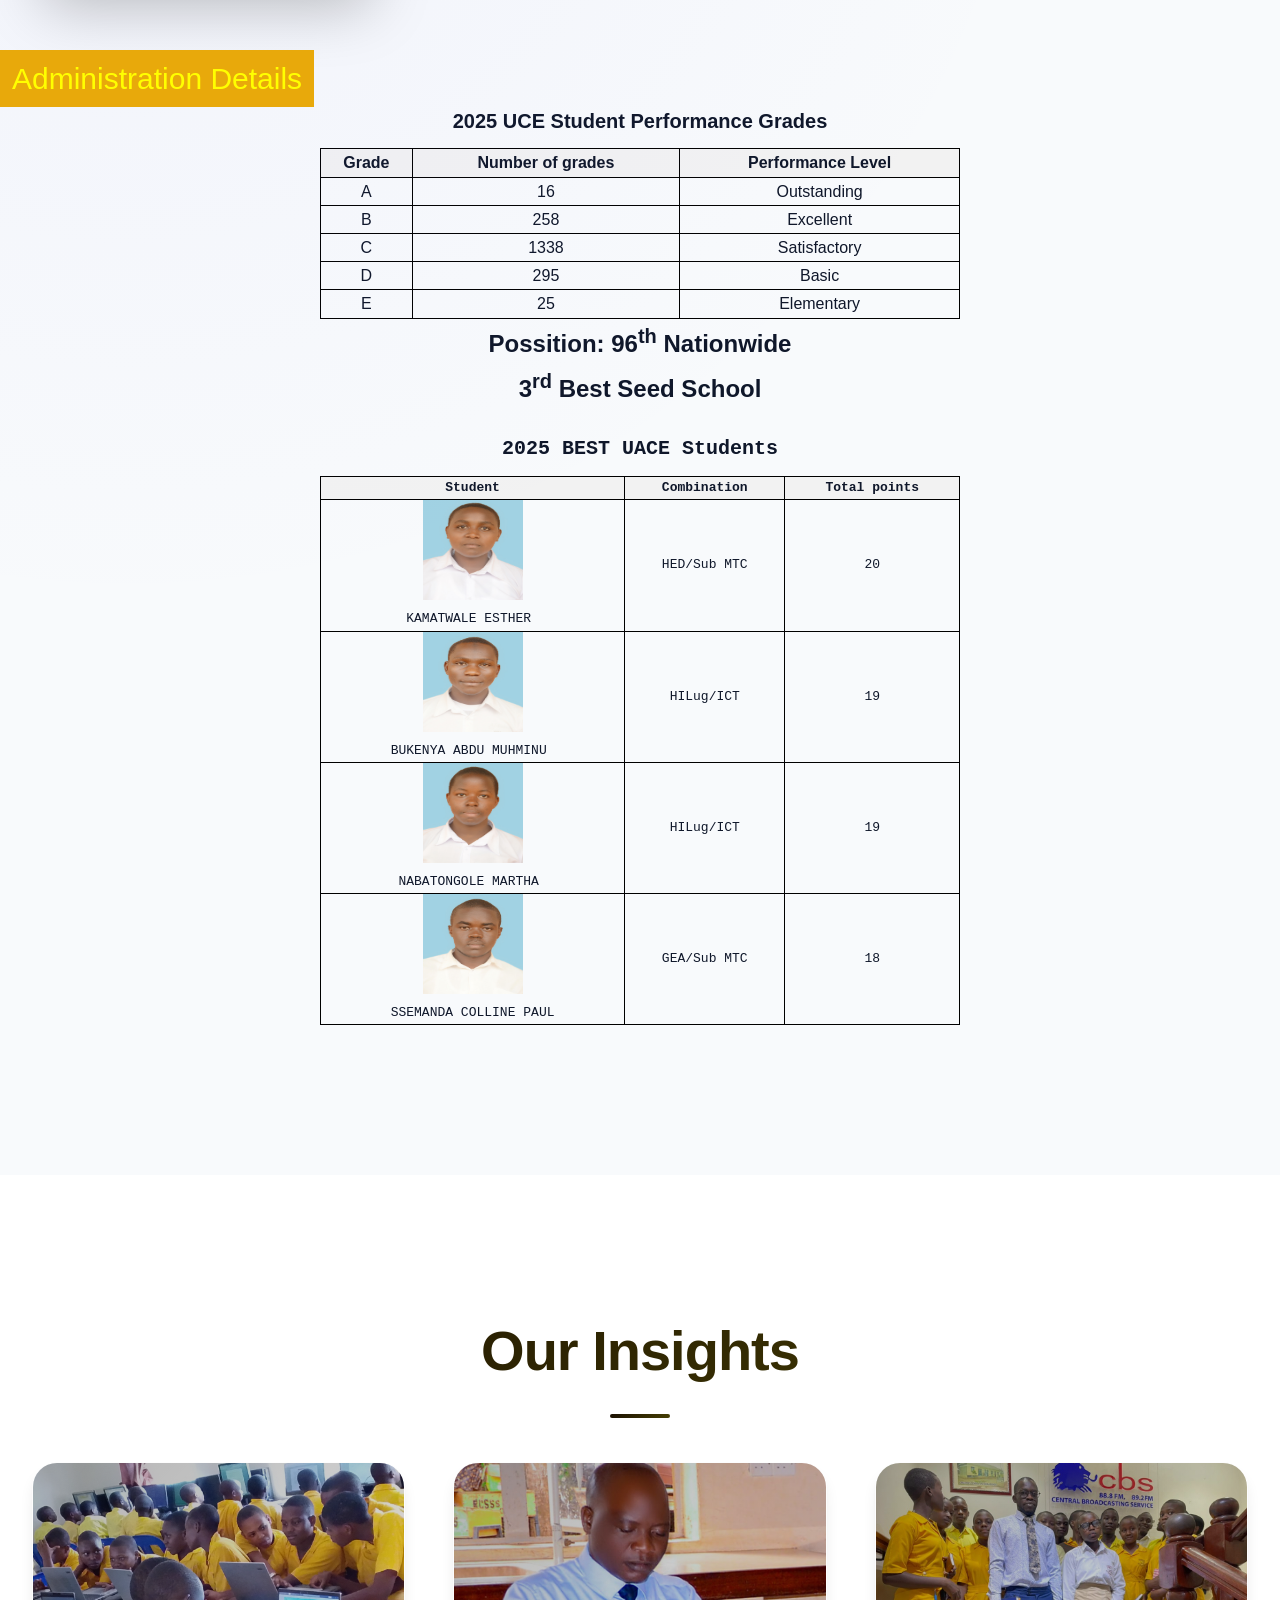
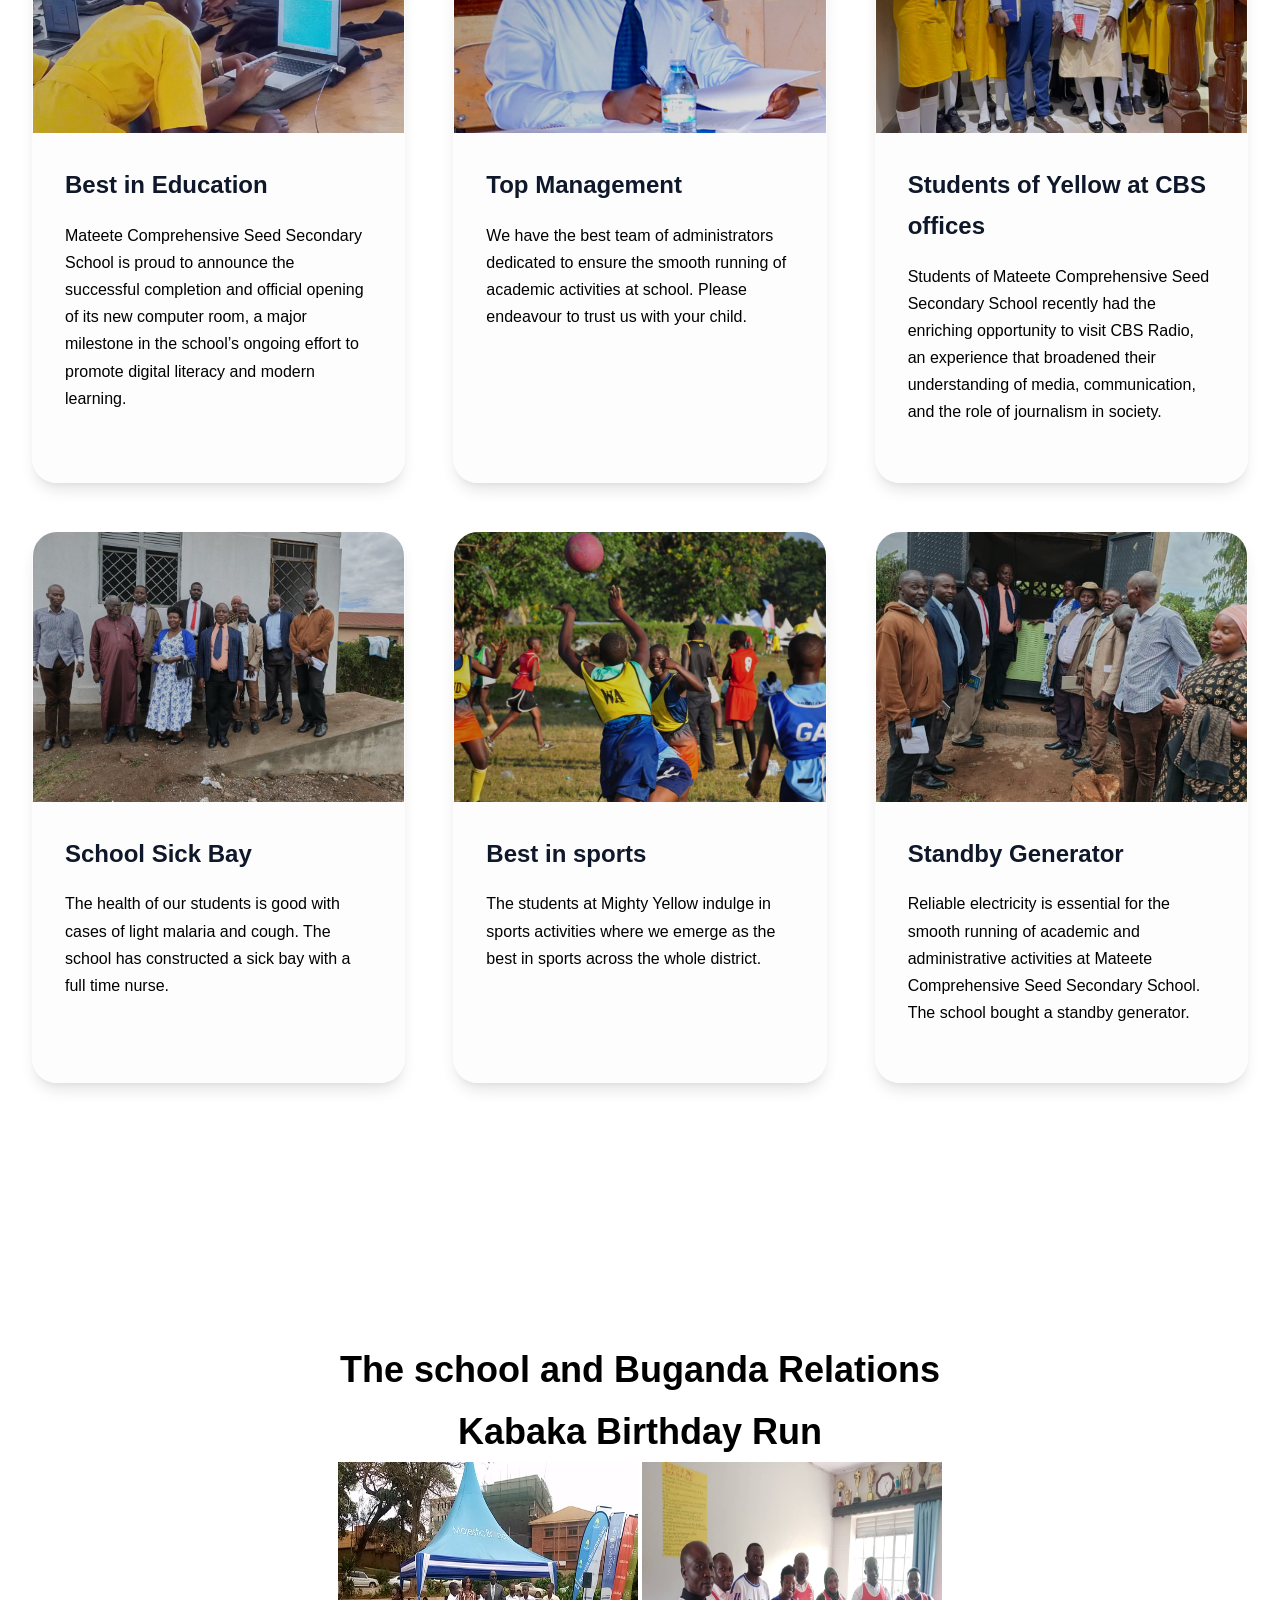
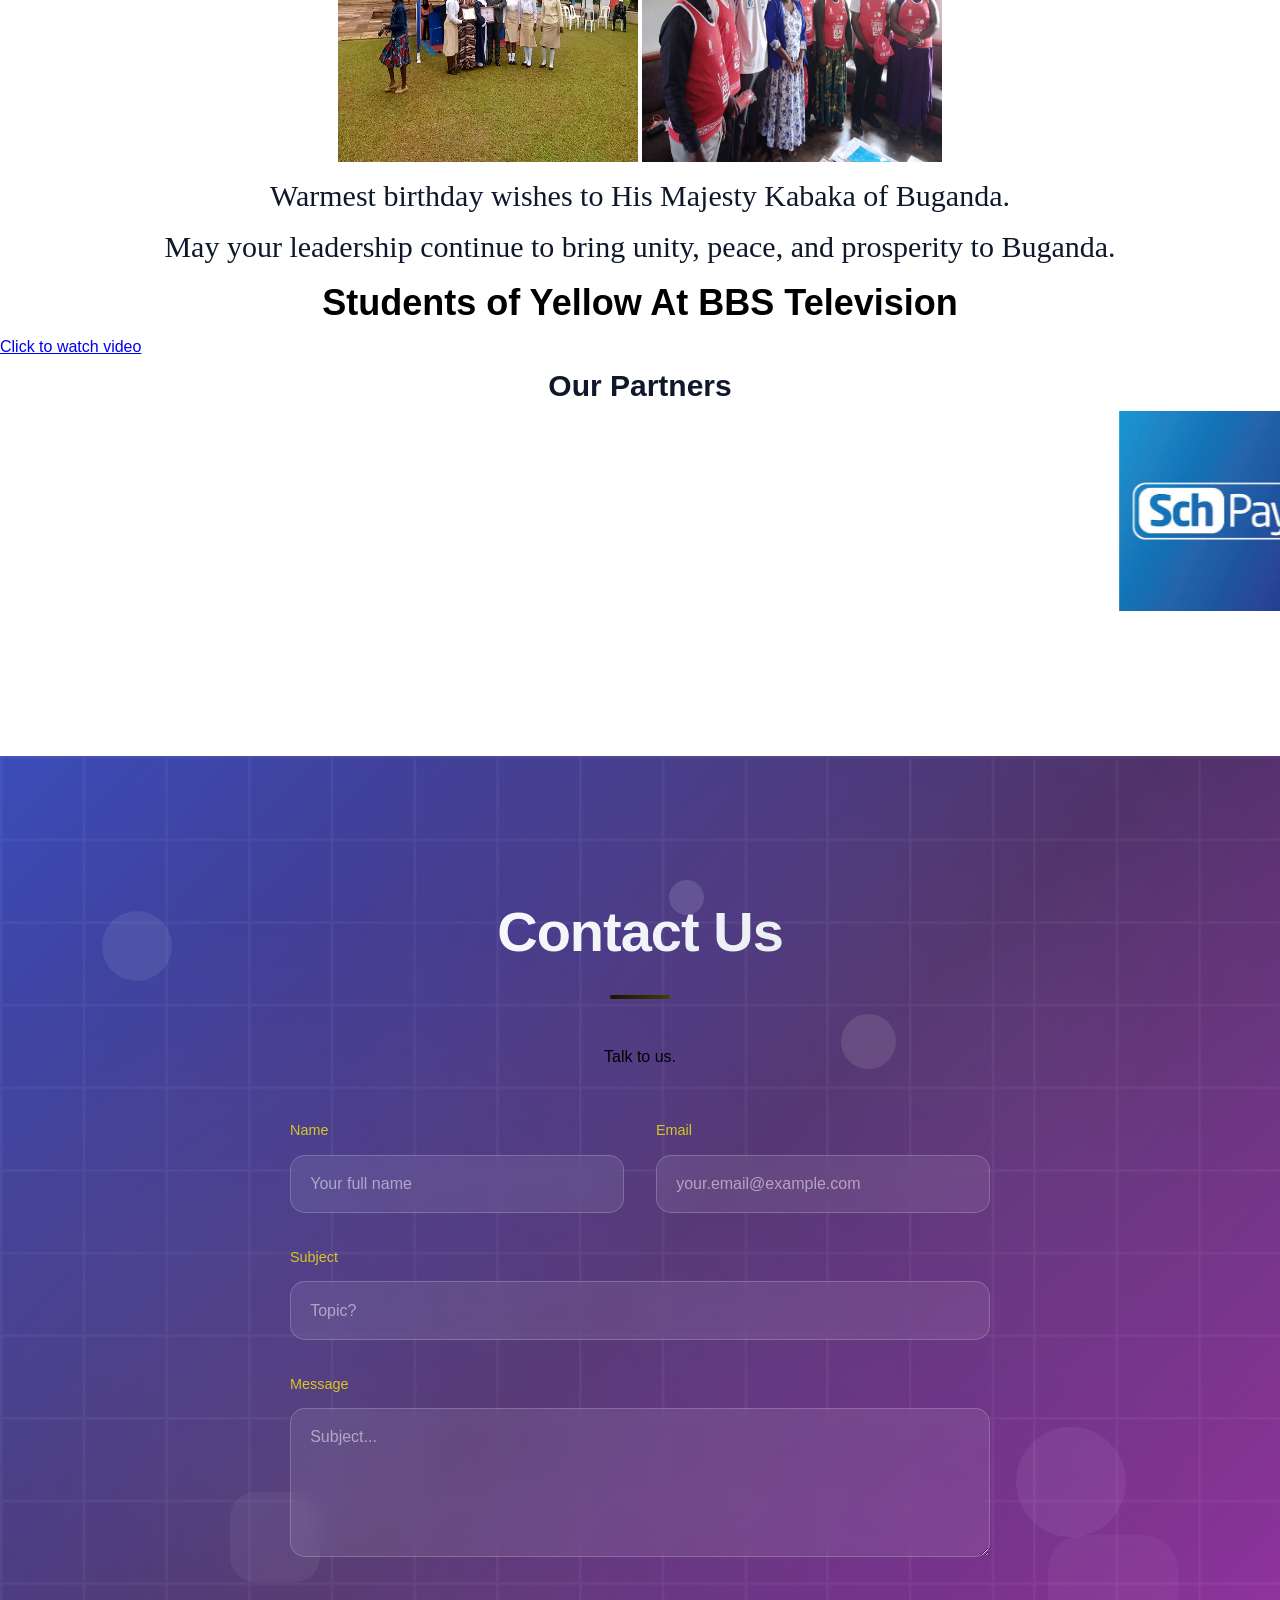
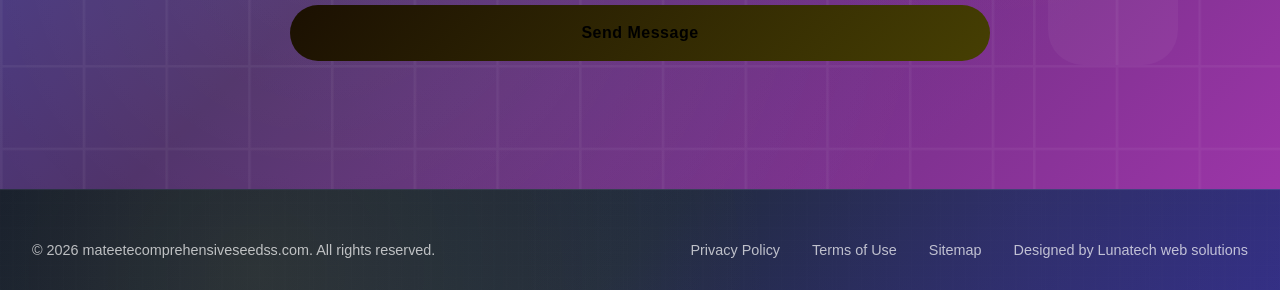
==== commit 2e4a139f: "Update index.html" ====
--- a/index.html
+++ b/index.html
@@ -257,8 +257,8 @@
         
         <h4 style="font-size: 36px; color: black; text-align: center;">The school and Buganda Relations<br>Kabaka Birthday Run</h4>
         <div class="kabaka">
-            <img src="mbuga.jpg" width="390px" height="300px">
-                <img src="./KabakaBD.jpeg" width="390px" height="300px">
+            <img src="mbuga.jpg" width="300px" height="300px">
+                <img src="./KabakaBD.jpeg" width="300px" height="300px">
                 <p style="font-family: French Script MT; font-size: 30px;">Warmest birthday wishes to His Majesty Kabaka of Buganda.<br>
                      May your leadership continue to bring unity, peace, and prosperity to Buganda.</p>
                         </div>
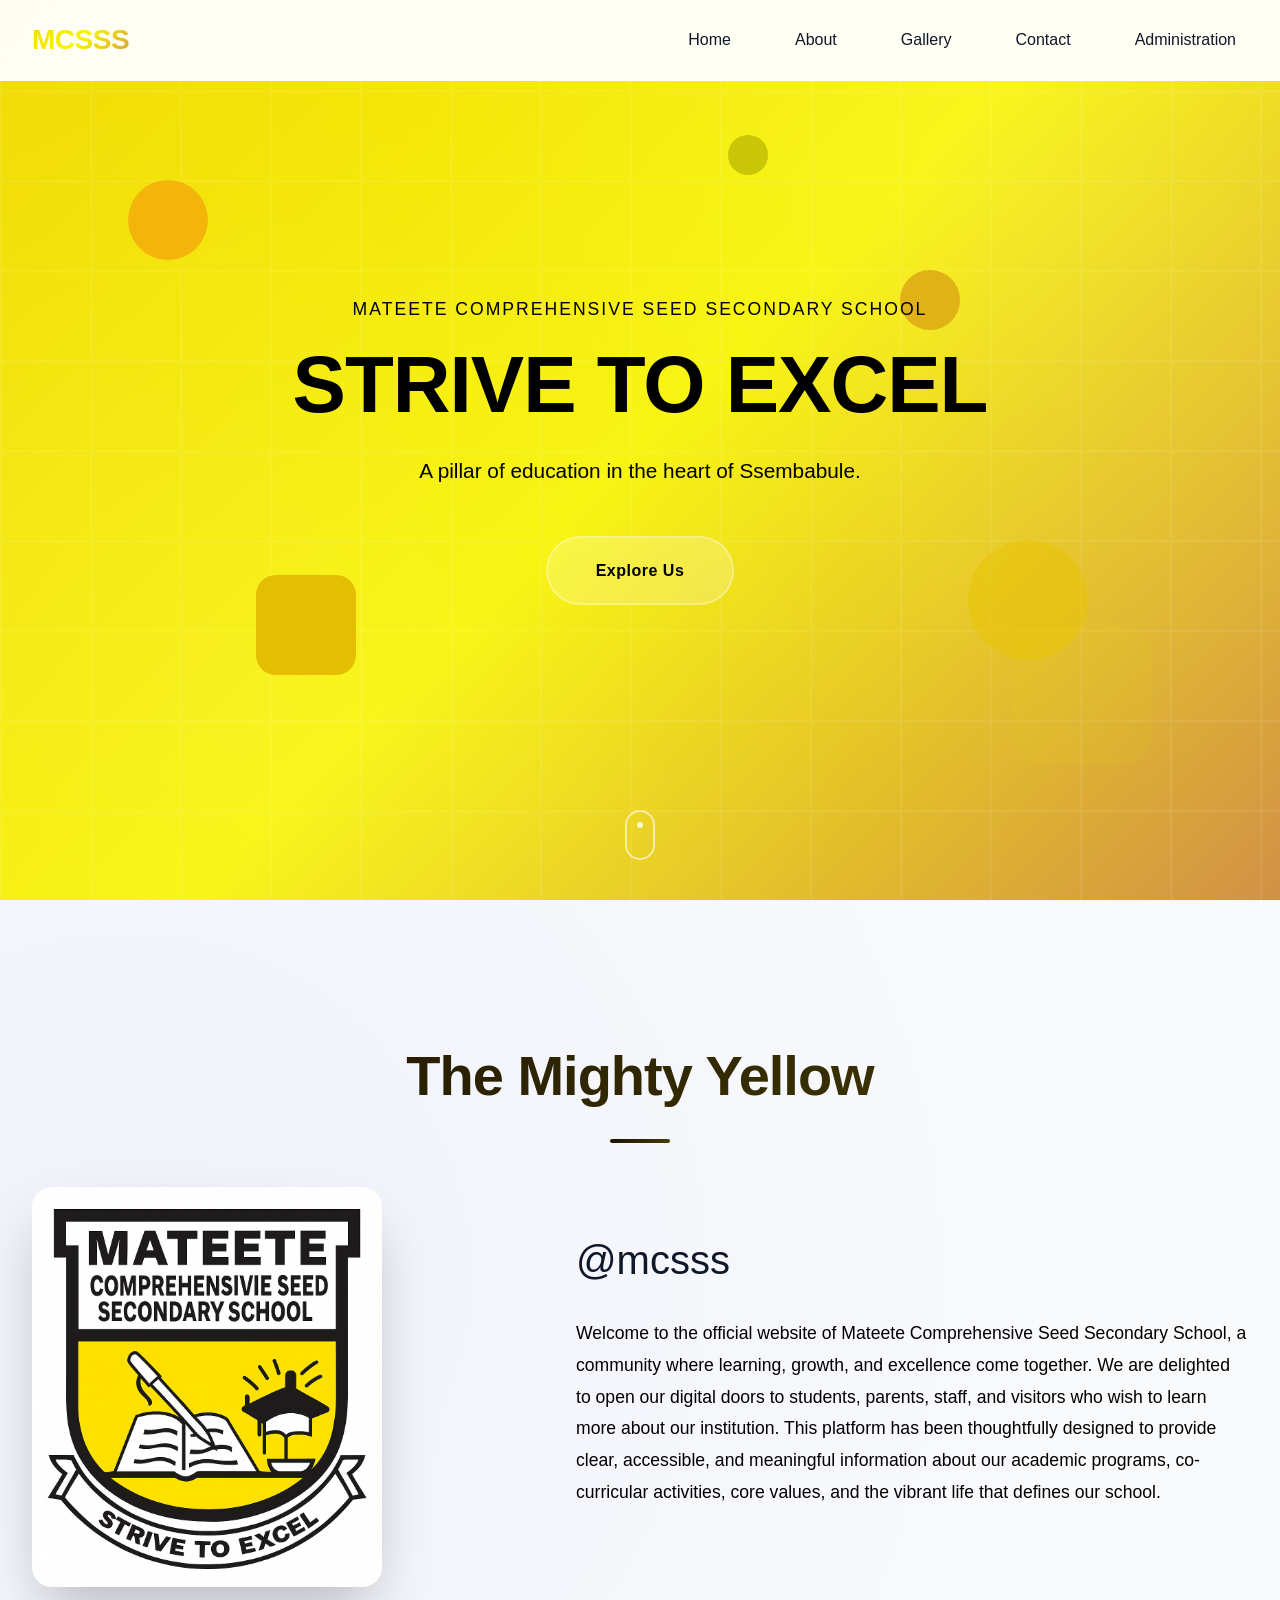
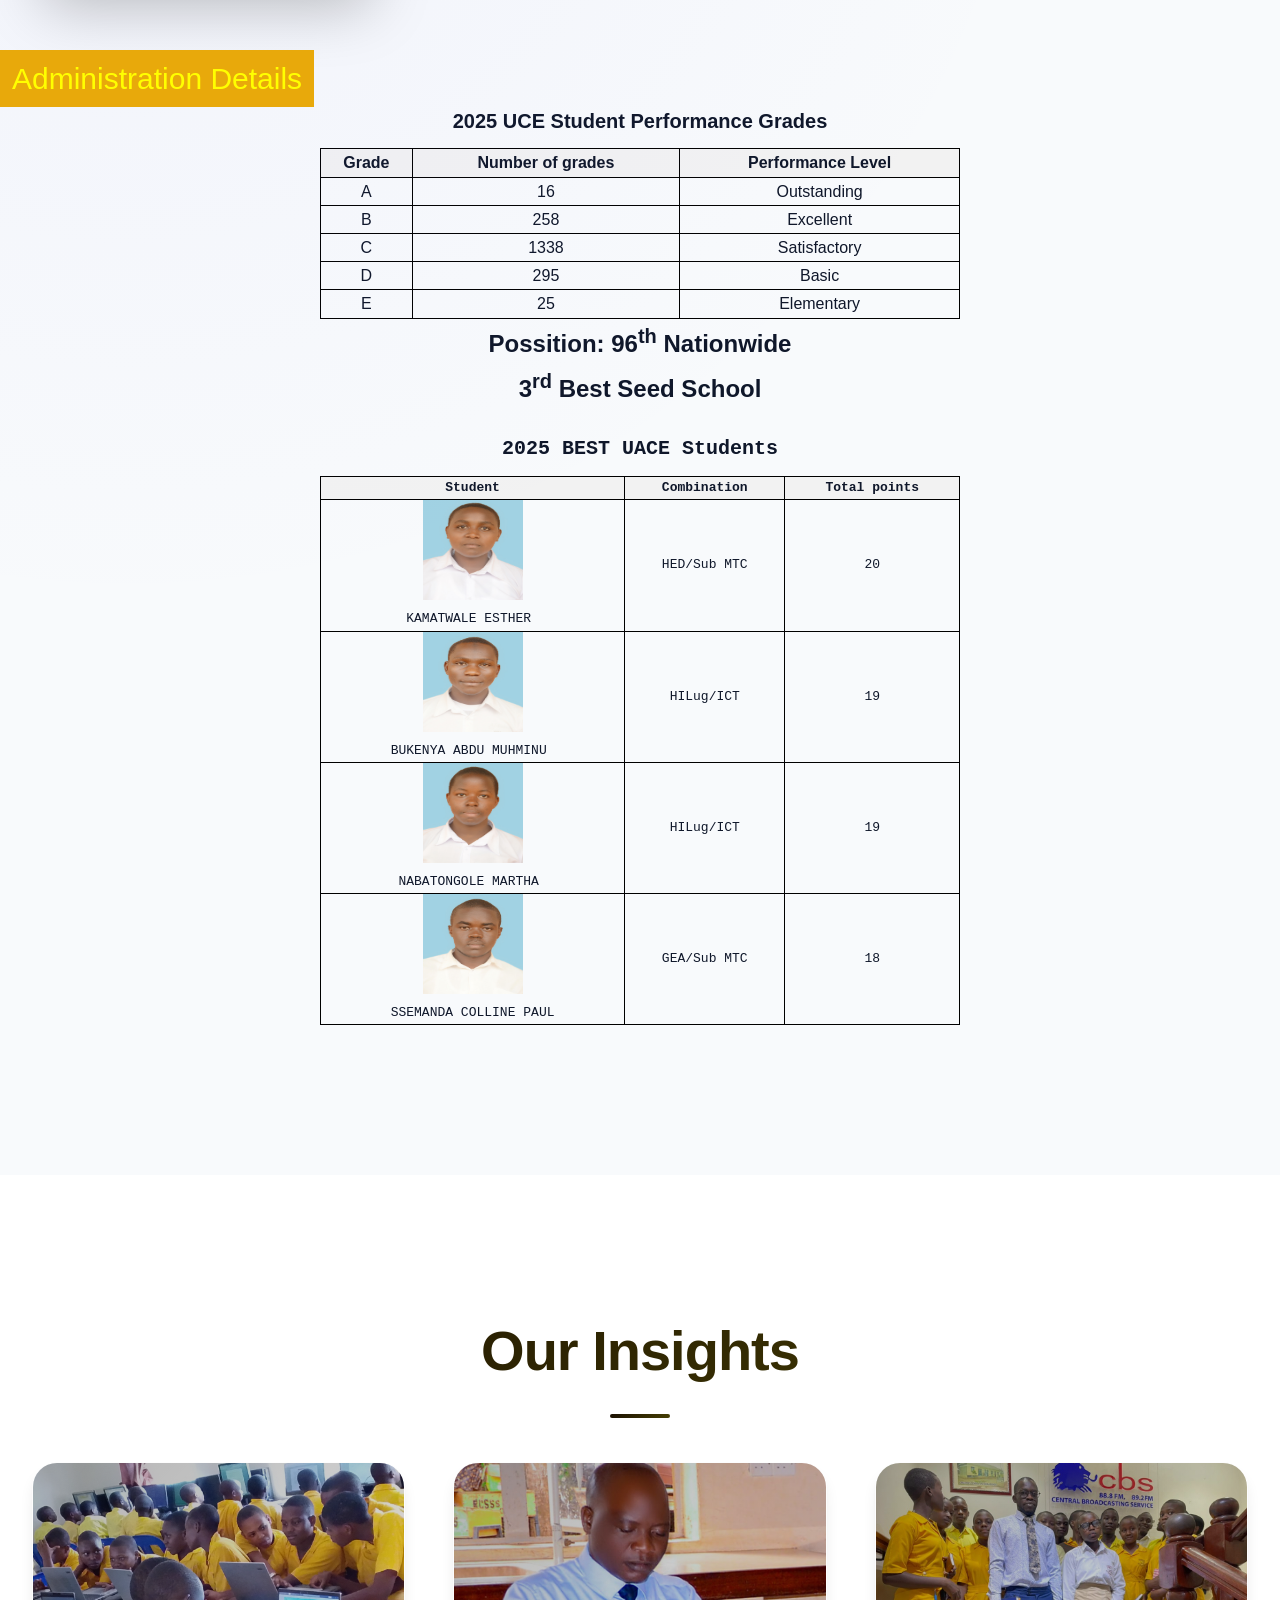
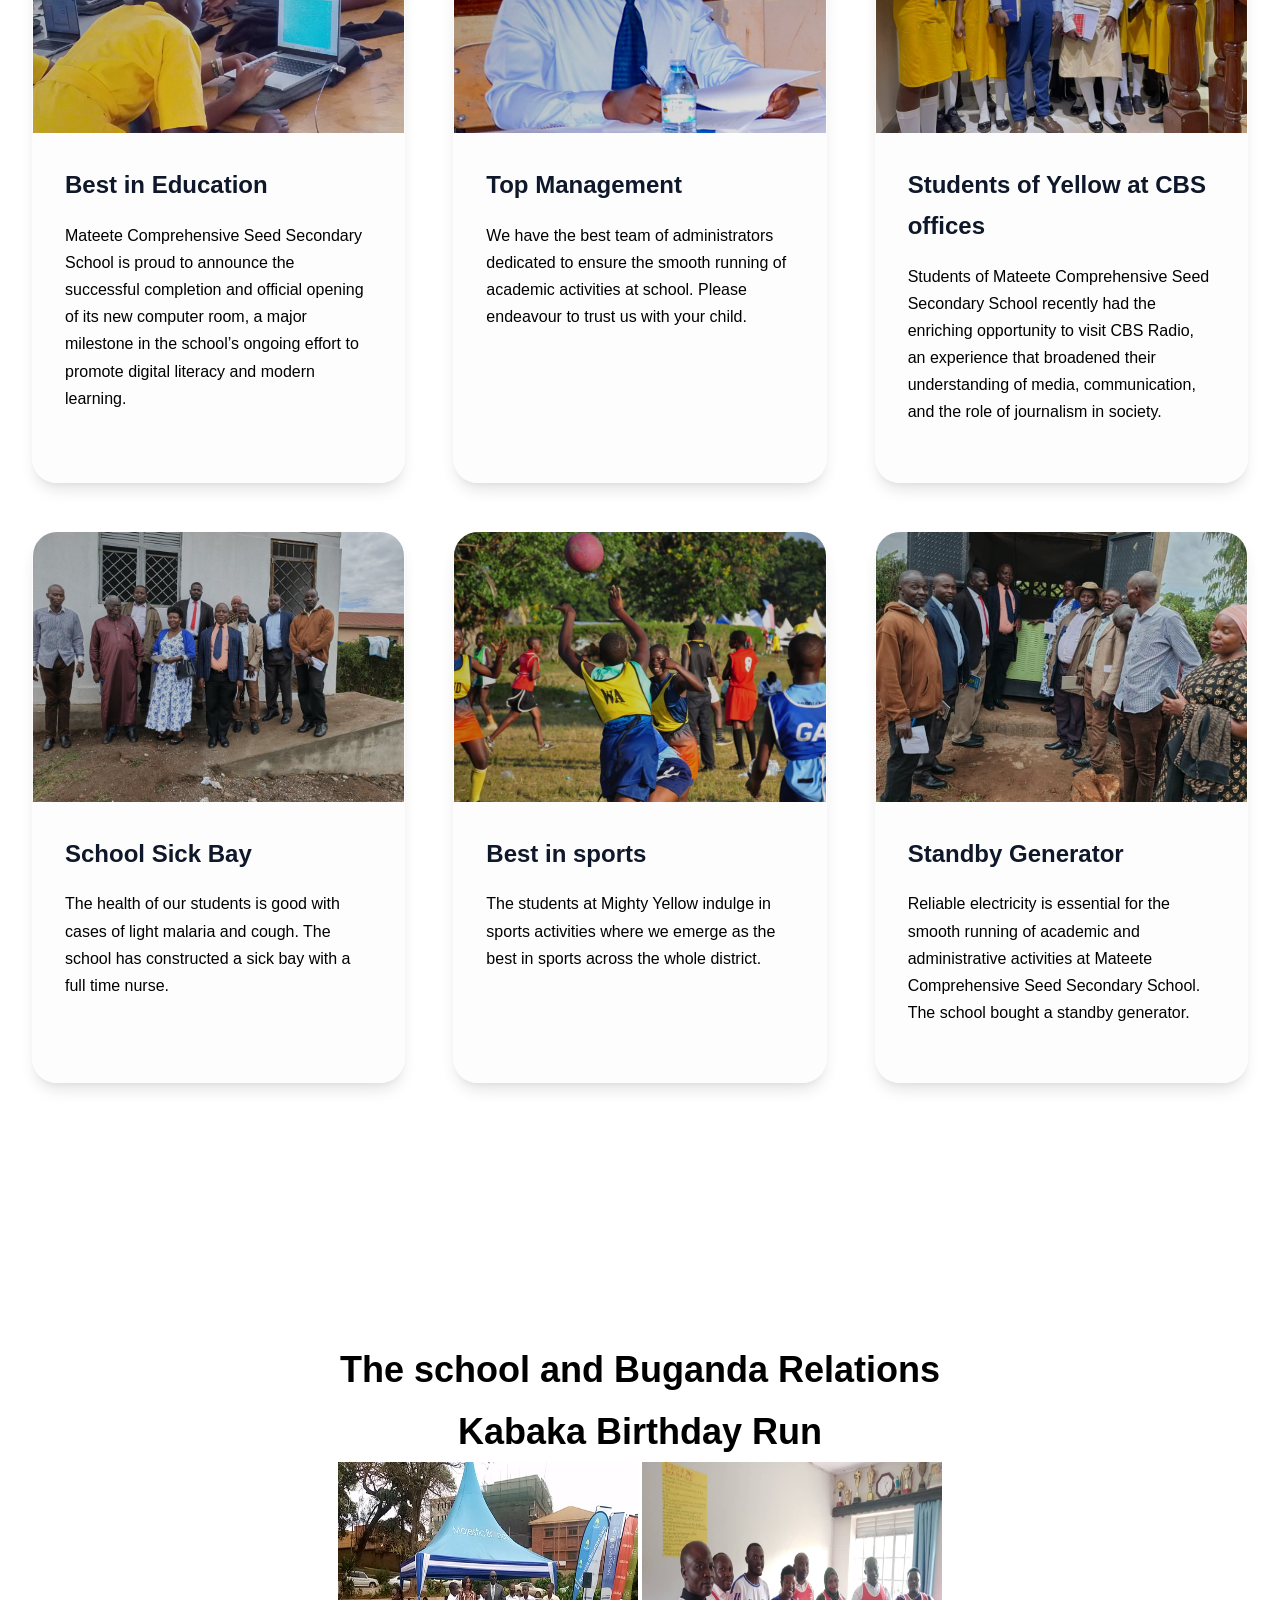
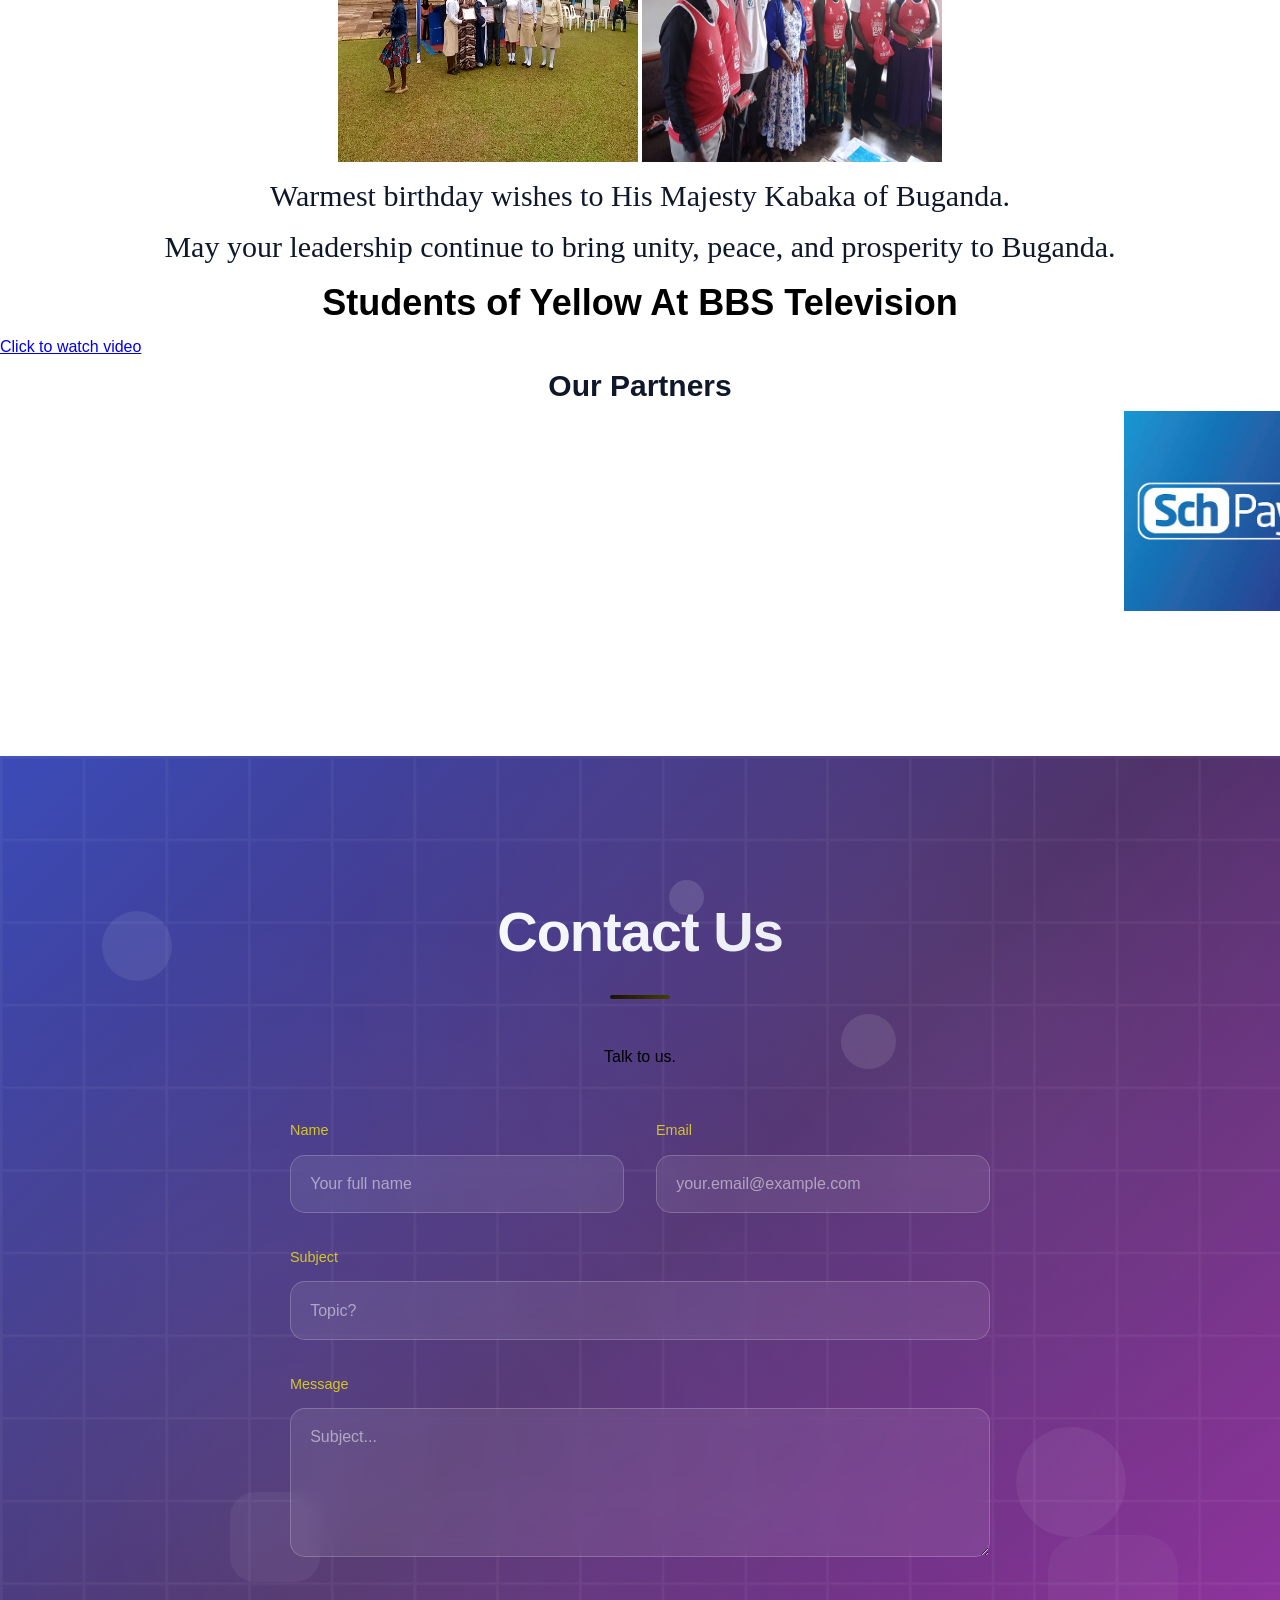
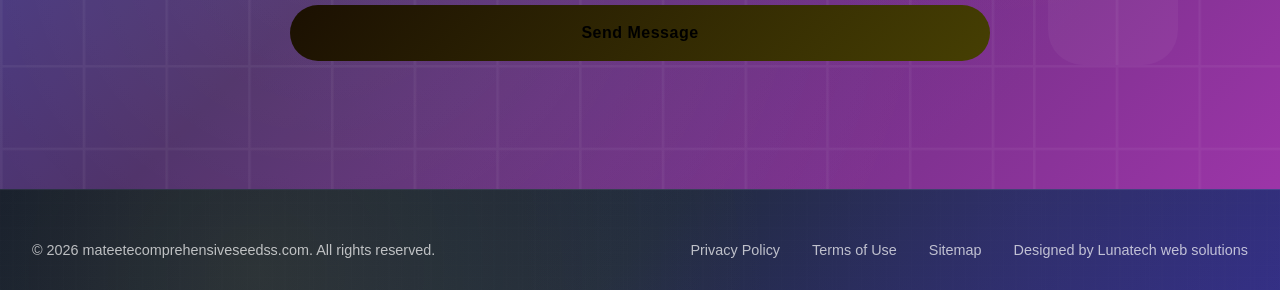
==== commit 4b4a9ed9: "Update index.html" ====
--- a/index.html
+++ b/index.html
@@ -10,7 +10,7 @@
 
 favicon
 --><link rel="icon" type="image/x-icon" href="./image.png">
-</head>
+
 <style>
     topnav a{
     background-color: #f4f6f9;
@@ -56,6 +56,16 @@
             text-align: center;
         }
 </style>
+</head>
+    <!-- Google tag (gtag.js) -->
+<script async src="https://www.googletagmanager.com/gtag/js?id=G-EY2GZVFZ3C"></script>
+<script>
+  window.dataLayer = window.dataLayer || [];
+  function gtag(){dataLayer.push(arguments);}
+  gtag('js', new Date());
+
+  gtag('config', 'G-EY2GZVFZ3C');
+</script>
 <body>
     <!-- Navigation -->
     <nav id="navbar">
